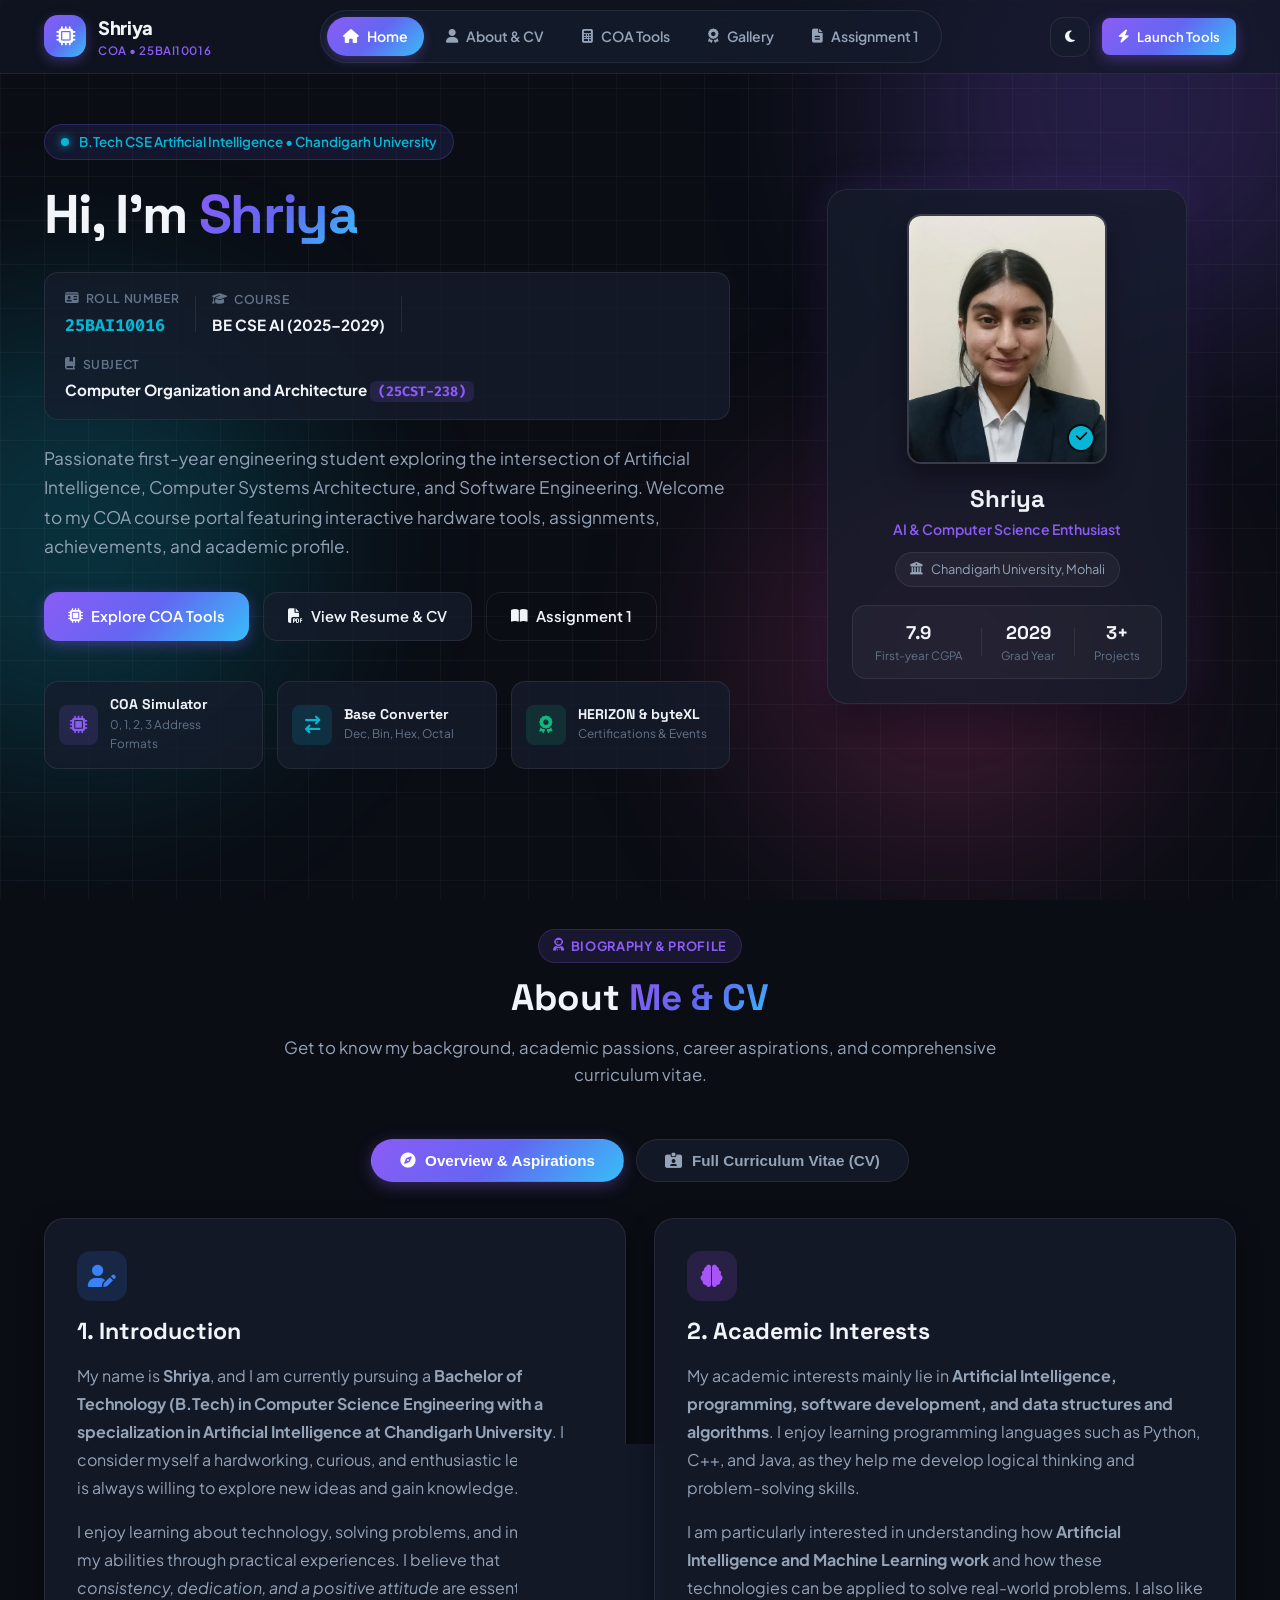
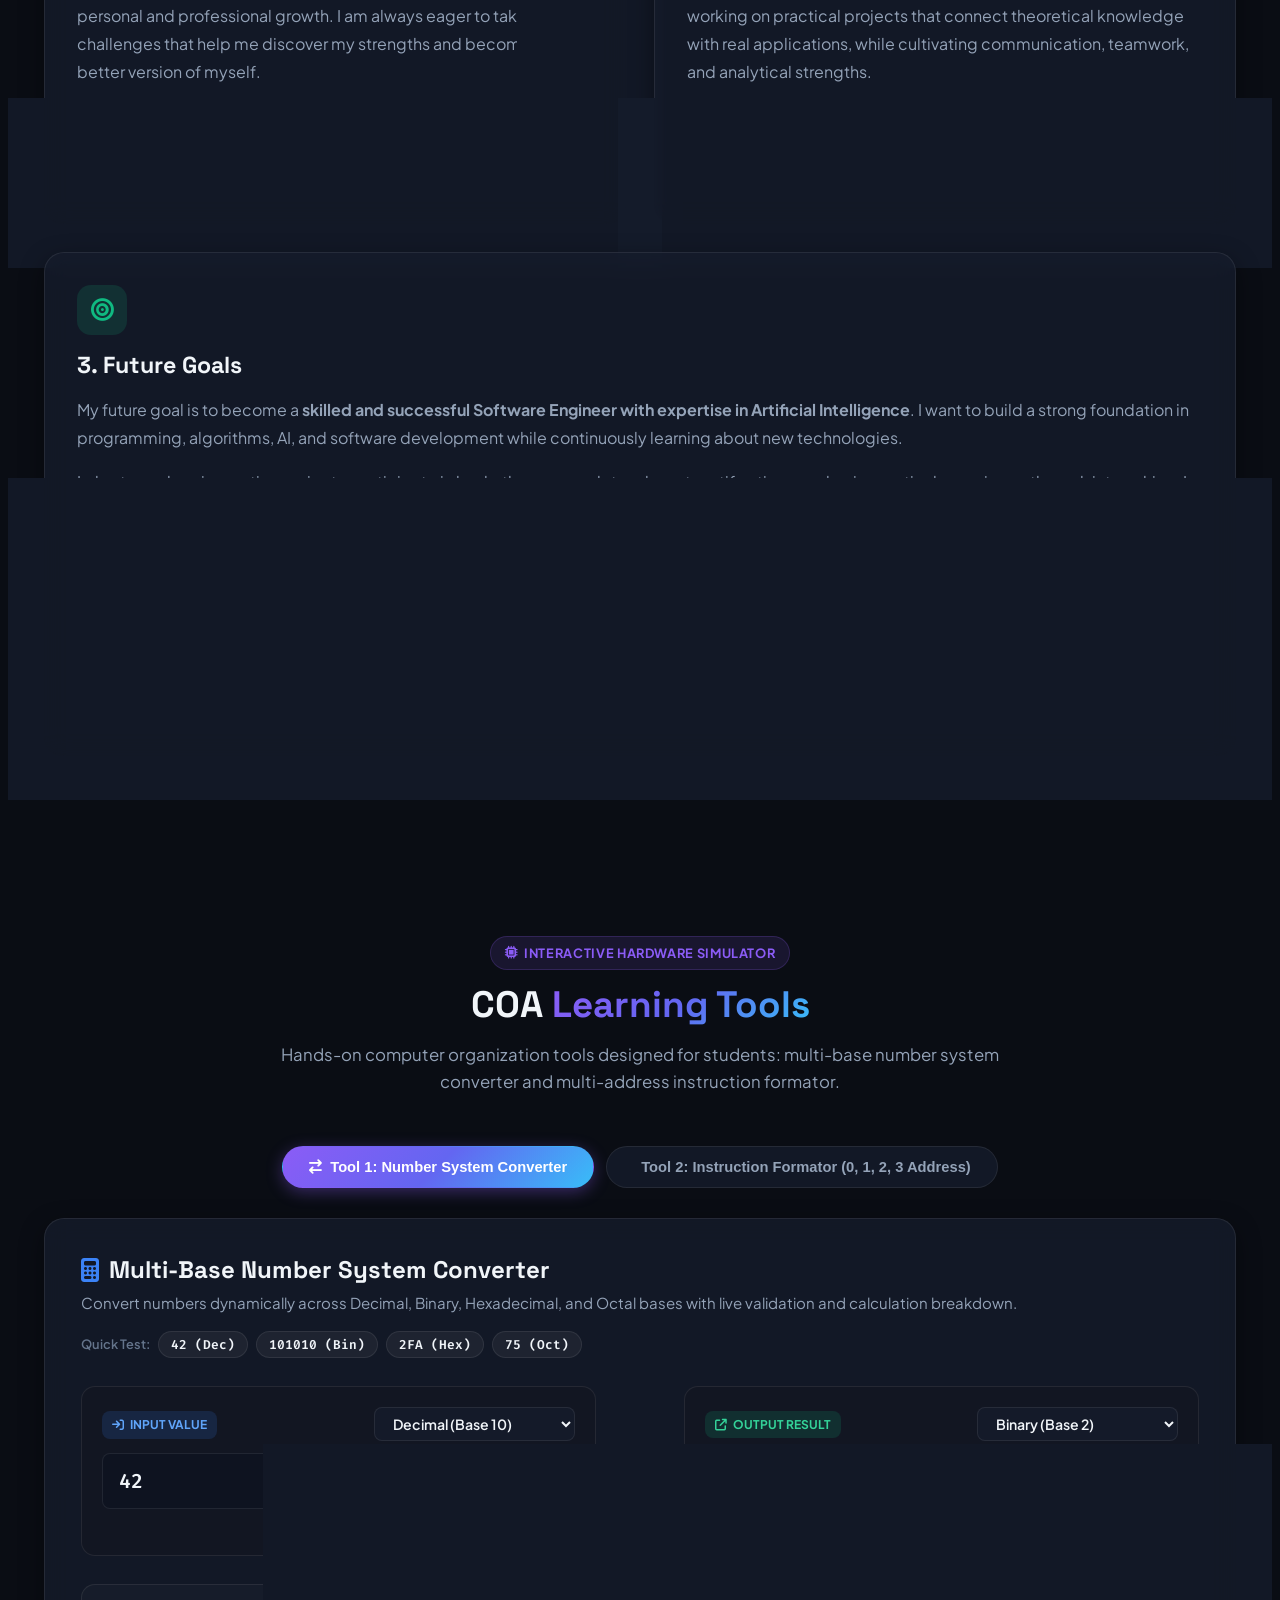
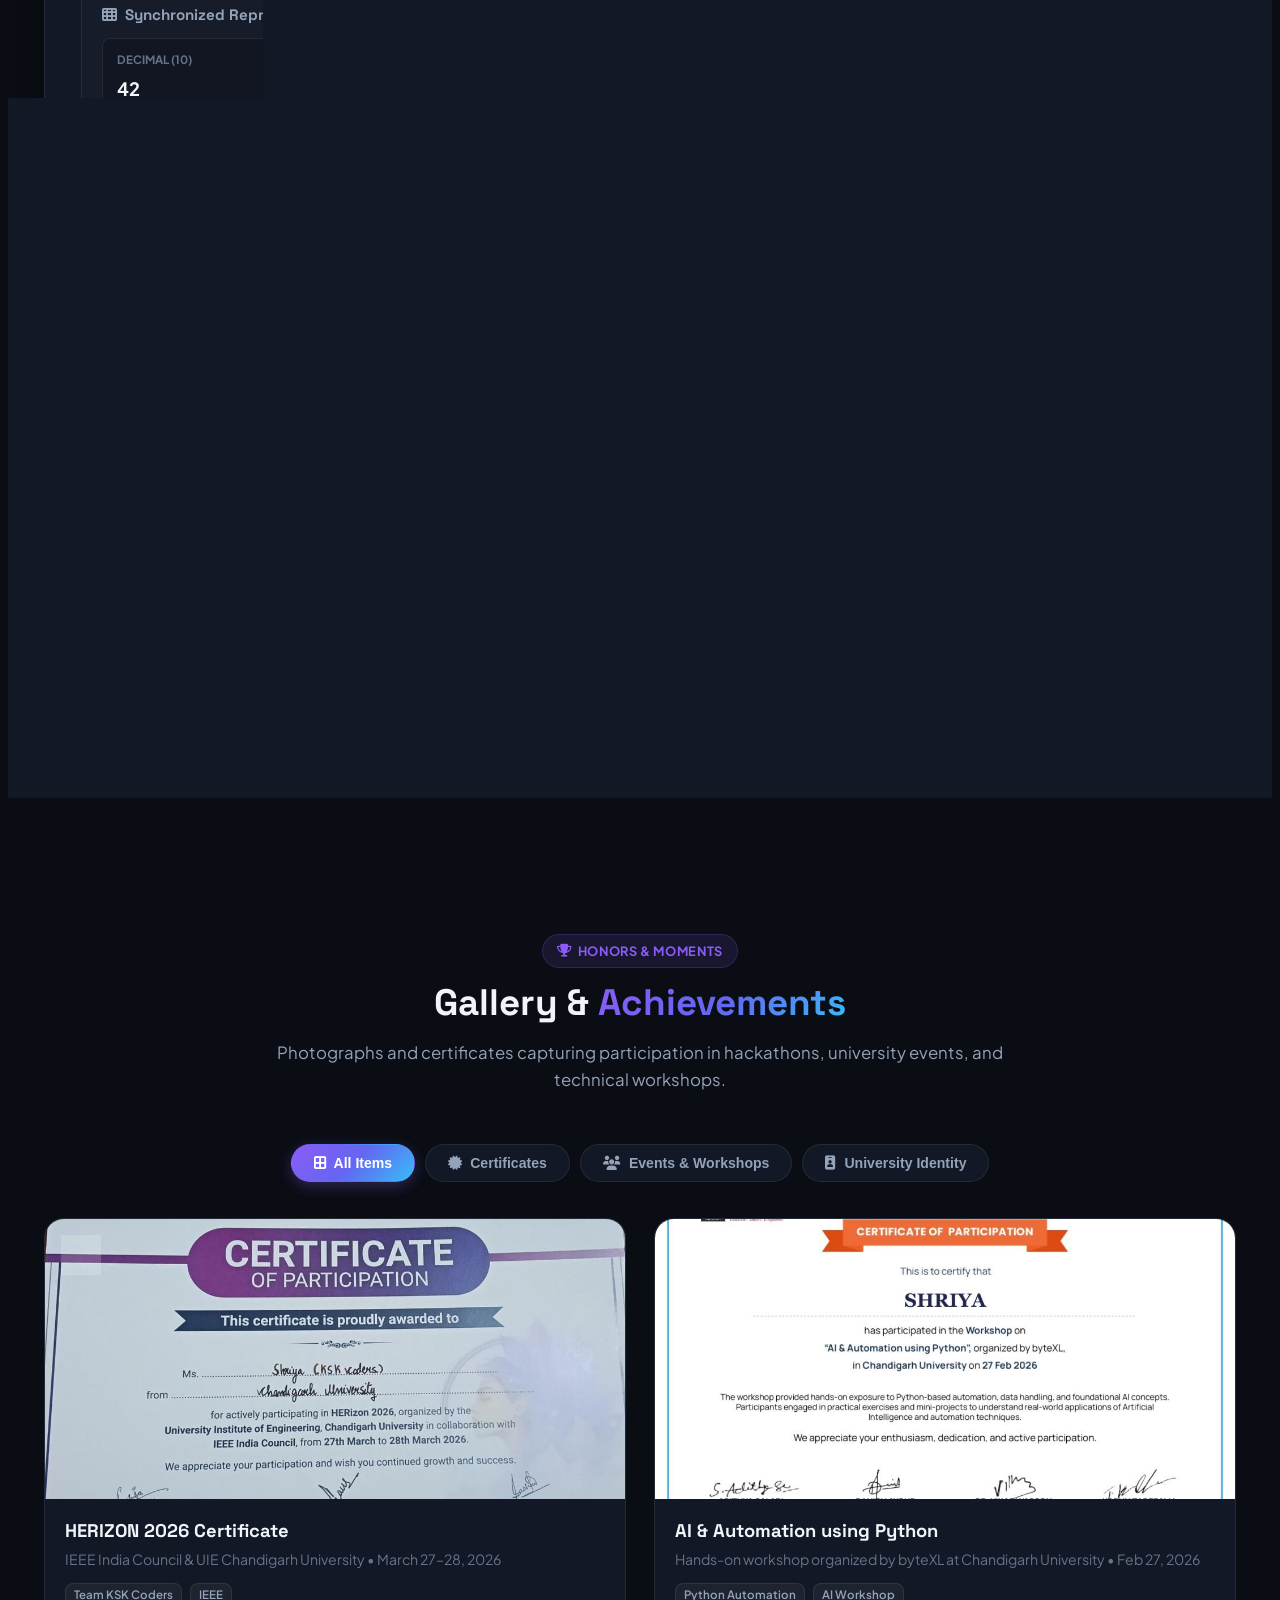
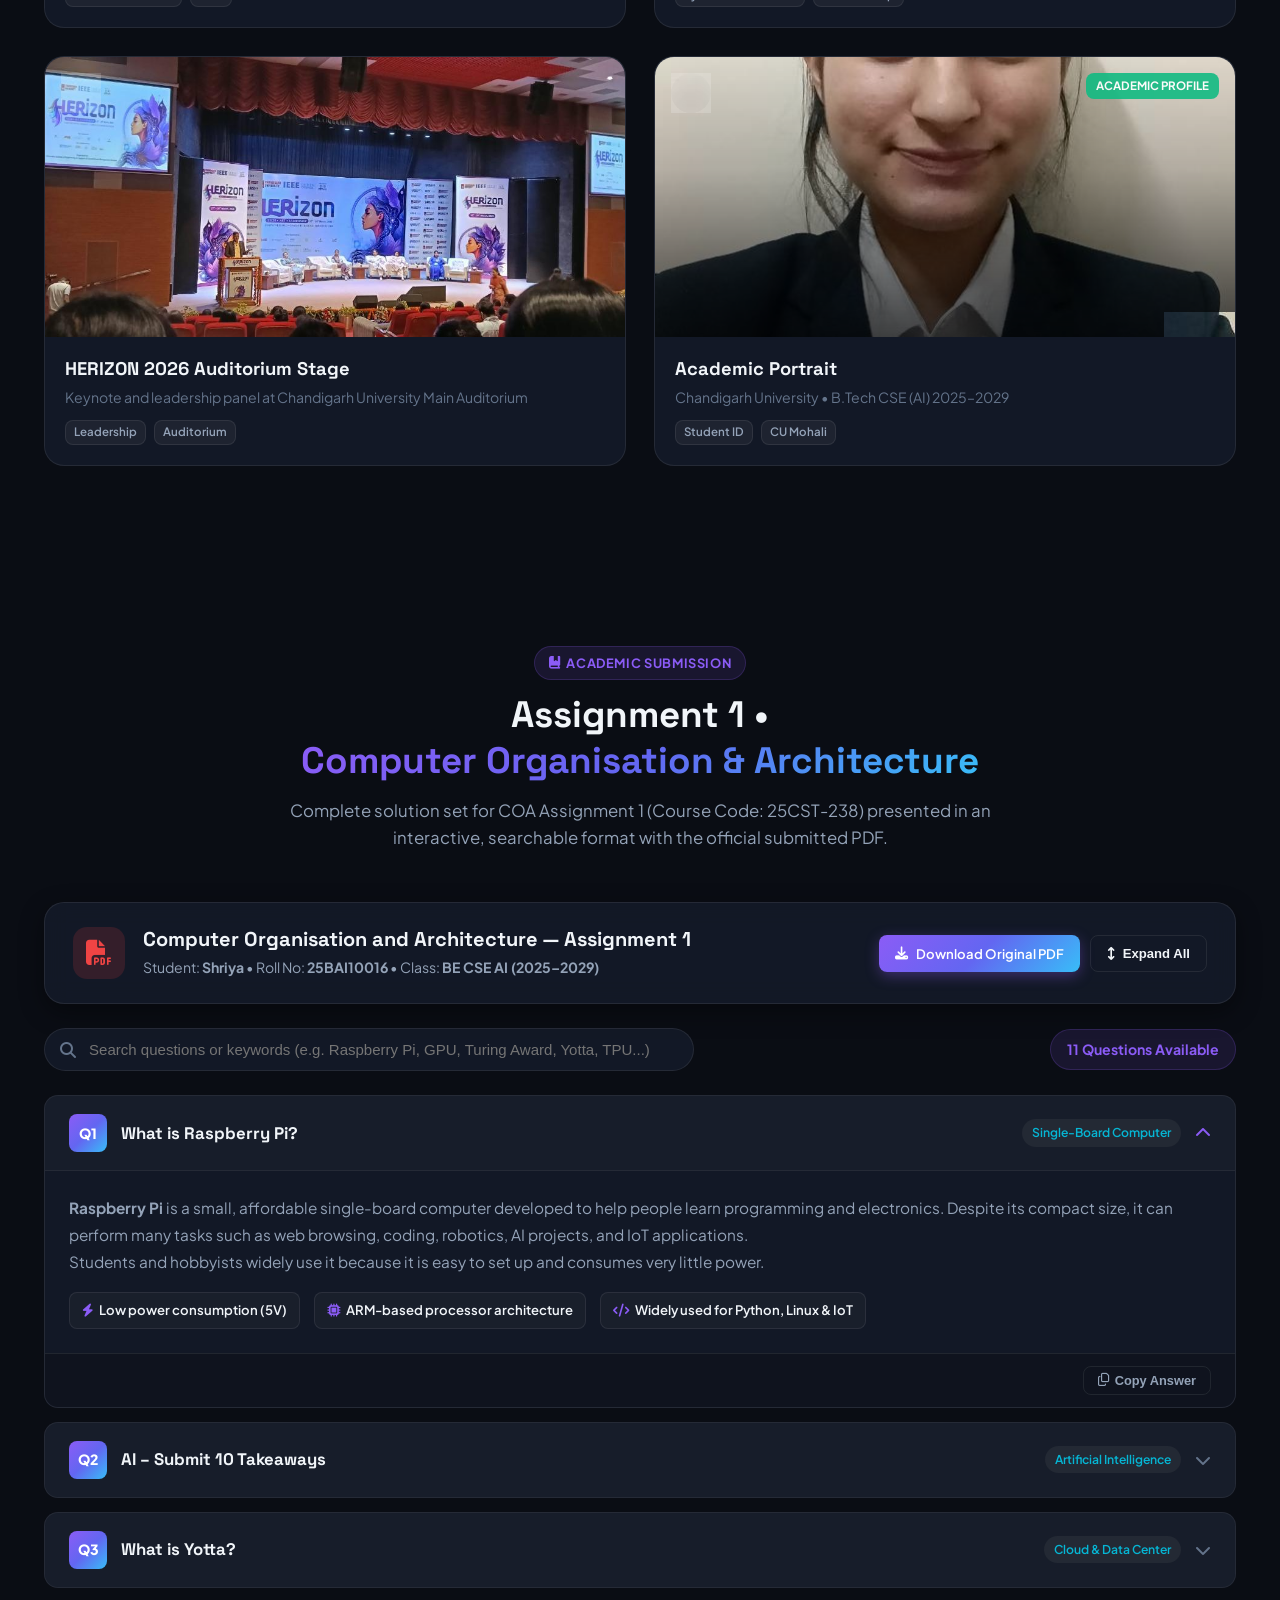
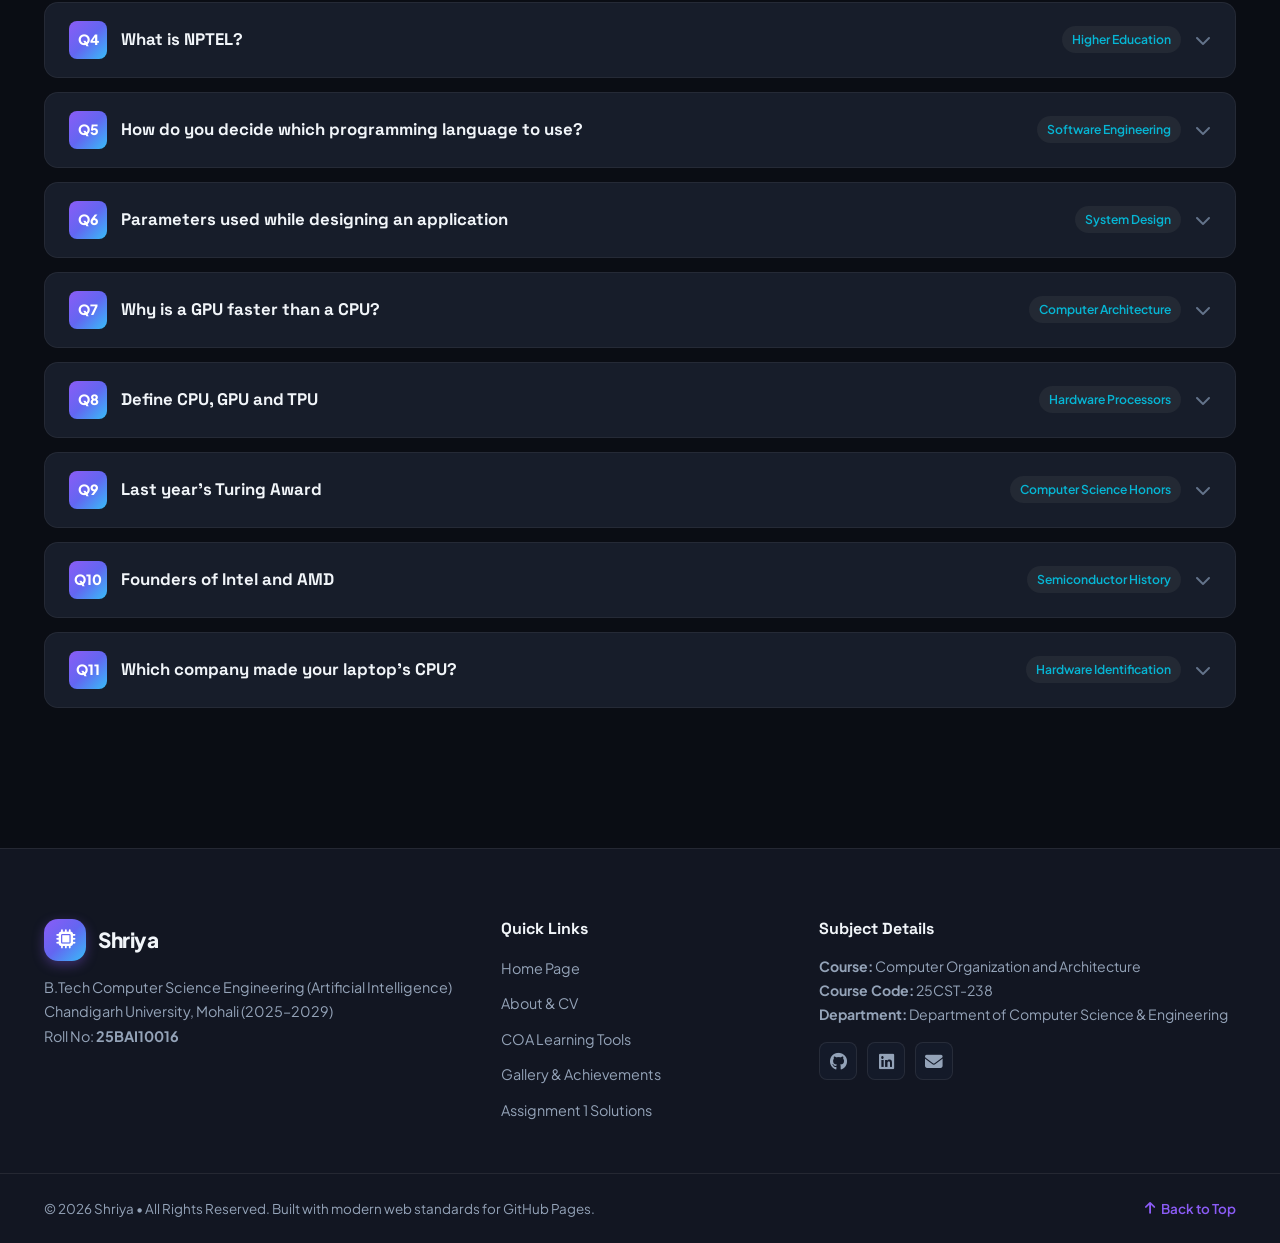
==== index.html @ 4f50a77b "Initial commit: Shriya COA Portfolio & Learning Platform (25CST-238)" ====
<!DOCTYPE html>
<html lang="en" data-theme="dark">
<head>
  <meta charset="UTF-8">
  <meta name="viewport" content="width=device-width, initial-scale=1.0">
  <title>Shriya | Computer Organization & Architecture (25CST-238) Portfolio</title>
  <meta name="description" content="Academic Portfolio & COA Learning Tools for Shriya (Roll No: 25BAI10016), B.Tech CSE (AI), Chandigarh University.">
  
  <!-- Google Fonts -->
  <link rel="preconnect" href="https://fonts.googleapis.com">
  <link rel="preconnect" href="https://fonts.gstatic.com" crossorigin>
  <link href="https://fonts.googleapis.com/css2?family=Fira+Code:wght@400;500;600&family=Plus+Jakarta+Sans:wght@300;400;500;600;700;800&family=Space+Grotesk:wght@500;700&display=swap" rel="stylesheet">
  
  <!-- Font Awesome CDN -->
  <link rel="stylesheet" href="https://cdnjs.cloudflare.com/ajax/libs/font-awesome/6.5.1/css/all.min.css">
  
  <!-- Custom Styles -->
  <link rel="stylesheet" href="styles.css">
</head>
<body>
  <!-- Background Glow & Grid Canvas -->
  <div class="bg-effects">
    <div class="glow-orb orb-1"></div>
    <div class="glow-orb orb-2"></div>
    <div class="glow-orb orb-3"></div>
    <div class="bg-grid"></div>
  </div>

  <!-- Navigation Bar -->
  <header class="navbar" id="navbar">
    <div class="nav-container">
      <a href="#home" class="nav-brand">
        <span class="brand-badge"><i class="fa-solid fa-microchip"></i></span>
        <div class="brand-text">
          <span class="brand-name">Shriya</span>
          <span class="brand-sub">COA • 25BAI10016</span>
        </div>
      </a>

      <!-- Desktop Nav Links -->
      <nav class="nav-menu" id="navMenu">
        <a href="#home" class="nav-link active"><i class="fa-solid fa-house"></i> Home</a>
        <a href="#about" class="nav-link"><i class="fa-solid fa-user"></i> About & CV</a>
        <a href="#coa-tools" class="nav-link"><i class="fa-solid fa-calculator"></i> COA Tools</a>
        <a href="#gallery" class="nav-link"><i class="fa-solid fa-award"></i> Gallery</a>
        <a href="#assignment" class="nav-link"><i class="fa-solid fa-file-lines"></i> Assignment 1</a>
      </nav>

      <div class="nav-actions">
        <!-- Theme Toggle -->
        <button id="themeToggle" class="btn-icon" title="Toggle Theme" aria-label="Toggle Dark/Light Mode">
          <i class="fa-solid fa-moon theme-icon"></i>
        </button>

        <!-- GitHub / Direct Action Button -->
        <a href="#coa-tools" class="btn btn-sm btn-primary">
          <i class="fa-solid fa-bolt"></i> Launch Tools
        </a>

        <!-- Mobile Menu Toggle -->
        <button id="mobileMenuBtn" class="btn-icon mobile-only" aria-label="Toggle Menu">
          <i class="fa-solid fa-bars"></i>
        </button>
      </div>
    </div>
  </header>

  <main>
    <!-- ========================================== -->
    <!-- SECTION 1: HOME PAGE / HERO SECTION -->
    <!-- ========================================== -->
    <section id="home" class="section hero-section">
      <div class="container hero-grid">
        <div class="hero-content">
          <div class="hero-badge animate-fade-in">
            <span class="pulse-dot"></span>
            <span>B.Tech CSE Artificial Intelligence • Chandigarh University</span>
          </div>

          <h1 class="hero-title animate-fade-in">
            Hi, I'm <span class="gradient-text">Shriya</span>
          </h1>

          <div class="student-details-card animate-fade-in">
            <div class="detail-item">
              <span class="detail-label"><i class="fa-solid fa-id-card"></i> Roll Number</span>
              <span class="detail-value highlight-code">25BAI10016</span>
            </div>
            <div class="detail-divider"></div>
            <div class="detail-item">
              <span class="detail-label"><i class="fa-solid fa-graduation-cap"></i> Course</span>
              <span class="detail-value">BE CSE AI (2025–2029)</span>
            </div>
            <div class="detail-divider"></div>
            <div class="detail-item">
              <span class="detail-label"><i class="fa-solid fa-book-bookmark"></i> Subject</span>
              <span class="detail-value subject-tag">Computer Organization and Architecture <span class="code-pill">(25CST-238)</span></span>
            </div>
          </div>

          <p class="hero-bio">
            Passionate first-year engineering student exploring the intersection of Artificial Intelligence, Computer Systems Architecture, and Software Engineering. Welcome to my COA course portal featuring interactive hardware tools, assignments, achievements, and academic profile.
          </p>

          <div class="hero-buttons">
            <a href="#coa-tools" class="btn btn-primary">
              <i class="fa-solid fa-microchip"></i> Explore COA Tools
            </a>
            <a href="#about" class="btn btn-secondary">
              <i class="fa-solid fa-file-pdf"></i> View Resume & CV
            </a>
            <a href="#assignment" class="btn btn-outline">
              <i class="fa-solid fa-book-open"></i> Assignment 1
            </a>
          </div>

          <!-- Quick Highlight Cards -->
          <div class="hero-stats">
            <div class="stat-card">
              <div class="stat-icon purple"><i class="fa-solid fa-microchip"></i></div>
              <div class="stat-info">
                <h4>COA Simulator</h4>
                <p>0, 1, 2, 3 Address Formats</p>
              </div>
            </div>
            <div class="stat-card">
              <div class="stat-icon blue"><i class="fa-solid fa-arrow-right-arrow-left"></i></div>
              <div class="stat-info">
                <h4>Base Converter</h4>
                <p>Dec, Bin, Hex, Octal</p>
              </div>
            </div>
            <div class="stat-card">
              <div class="stat-icon green"><i class="fa-solid fa-award"></i></div>
              <div class="stat-info">
                <h4>HERIZON & byteXL</h4>
                <p>Certifications & Events</p>
              </div>
            </div>
          </div>
        </div>

        <div class="hero-visual">
          <div class="profile-card-wrapper animate-float">
            <div class="profile-glass-card">
              <div class="profile-image-container">
                <img src="assets/profile.jpg" alt="Shriya - Chandigarh University" class="profile-img">
                <div class="verified-badge" title="Chandigarh University Student">
                  <i class="fa-solid fa-check"></i>
                </div>
              </div>
              <div class="profile-info-text">
                <h3>Shriya</h3>
                <p class="profile-tagline">AI & Computer Science Enthusiast</p>
                <div class="university-pill">
                  <i class="fa-solid fa-building-columns"></i> Chandigarh University, Mohali
                </div>
                <div class="profile-metrics">
                  <div class="metric">
                    <span class="metric-val">7.9</span>
                    <span class="metric-lbl">First-year CGPA</span>
                  </div>
                  <div class="metric-divider"></div>
                  <div class="metric">
                    <span class="metric-val">2029</span>
                    <span class="metric-lbl">Grad Year</span>
                  </div>
                  <div class="metric-divider"></div>
                  <div class="metric">
                    <span class="metric-val">3+</span>
                    <span class="metric-lbl">Projects</span>
                  </div>
                </div>
              </div>
            </div>
          </div>
        </div>
      </div>
    </section>

    <!-- ========================================== -->
    <!-- SECTION 2: ABOUT ME & CV -->
    <!-- ========================================== -->
    <section id="about" class="section about-section">
      <div class="container">
        <div class="section-header">
          <span class="section-tag"><i class="fa-solid fa-user-astronaut"></i> Biography & Profile</span>
          <h2 class="section-title">About <span class="gradient-text">Me & CV</span></h2>
          <p class="section-subtitle">Get to know my background, academic passions, career aspirations, and comprehensive curriculum vitae.</p>
        </div>

        <!-- Section Navigation Tabs -->
        <div class="tab-controls">
          <button class="tab-btn active" data-tab="tab-overview">
            <i class="fa-solid fa-compass"></i> Overview & Aspirations
          </button>
          <button class="tab-btn" data-tab="tab-cv">
            <i class="fa-solid fa-id-card-clip"></i> Full Curriculum Vitae (CV)
          </button>
        </div>

        <!-- TAB 1: OVERVIEW (Intro, Academic Interests, Future Goals) -->
        <div class="tab-panel active" id="tab-overview">
          <div class="about-grid">
            <!-- 1. Introduction Card -->
            <div class="card intro-card card-gradient-border">
              <div class="card-icon blue"><i class="fa-solid fa-user-pen"></i></div>
              <h3 class="card-title">1. Introduction</h3>
              <p class="card-text">
                My name is <strong>Shriya</strong>, and I am currently pursuing a <strong>Bachelor of Technology (B.Tech) in Computer Science Engineering with a specialization in Artificial Intelligence at Chandigarh University</strong>. I consider myself a hardworking, curious, and enthusiastic learner who is always willing to explore new ideas and gain knowledge.
              </p>
              <p class="card-text">
                I enjoy learning about technology, solving problems, and improving my abilities through practical experiences. I believe that <em>consistency, dedication, and a positive attitude</em> are essential for personal and professional growth. I am always eager to take on new challenges that help me discover my strengths and become a better version of myself.
              </p>
              <div class="core-traits">
                <span class="trait-tag"><i class="fa-solid fa-lightbulb"></i> Curious Learner</span>
                <span class="trait-tag"><i class="fa-solid fa-gear"></i> Problem Solver</span>
                <span class="trait-tag"><i class="fa-solid fa-heart"></i> Consistent & Dedicated</span>
              </div>
            </div>

            <!-- 2. Academic Interests Card -->
            <div class="card interest-card card-gradient-border">
              <div class="card-icon purple"><i class="fa-solid fa-brain"></i></div>
              <h3 class="card-title">2. Academic Interests</h3>
              <p class="card-text">
                My academic interests mainly lie in <strong>Artificial Intelligence, programming, software development, and data structures and algorithms</strong>. I enjoy learning programming languages such as Python, C++, and Java, as they help me develop logical thinking and problem-solving skills.
              </p>
              <p class="card-text">
                I am particularly interested in understanding how <strong>Artificial Intelligence and Machine Learning work</strong> and how these technologies can be applied to solve real-world problems. I also like working on practical projects that connect theoretical knowledge with real applications, while cultivating communication, teamwork, and analytical strengths.
              </p>
              <div class="tech-pills">
                <span class="pill"><i class="fa-brands fa-python"></i> Python</span>
                <span class="pill"><i class="fa-solid fa-code"></i> C++</span>
                <span class="pill"><i class="fa-brands fa-java"></i> Java</span>
                <span class="pill"><i class="fa-solid fa-network-wired"></i> DSA</span>
                <span class="pill"><i class="fa-solid fa-robot"></i> AI & ML</span>
                <span class="pill"><i class="fa-solid fa-microchip"></i> Computer Architecture</span>
              </div>
            </div>

            <!-- 3. Future Goals Card -->
            <div class="card goals-card card-gradient-border full-width">
              <div class="card-icon green"><i class="fa-solid fa-bullseye"></i></div>
              <h3 class="card-title">3. Future Goals</h3>
              <p class="card-text">
                My future goal is to become a <strong>skilled and successful Software Engineer with expertise in Artificial Intelligence</strong>. I want to build a strong foundation in programming, algorithms, AI, and software development while continuously learning about new technologies.
              </p>
              <p class="card-text">
                I plan to work on innovative projects, participate in hackathons, complete relevant certifications, and gain practical experience through internships. In the long term, I aspire to work with a reputed technology company, contribute to meaningful projects, and develop AI-powered solutions that address real-world challenges. Ultimately, I want to become an independent, confident, and responsible professional who makes a positive contribution to society.
              </p>
              <div class="goal-milestones">
                <div class="milestone">
                  <span class="milestone-num">01</span>
                  <h5>Foundational Mastery</h5>
                  <p>DSA, Architecture, Advanced AI & ML principles</p>
                </div>
                <div class="milestone">
                  <span class="milestone-num">02</span>
                  <h5>Hands-on Building</h5>
                  <p>Hackathons, open-source projects & industry certifications</p>
                </div>
                <div class="milestone">
                  <span class="milestone-num">03</span>
                  <h5>Industry Impact</h5>
                  <p>AI Software Engineer designing scalable real-world solutions</p>
                </div>
              </div>
            </div>
          </div>
        </div>

        <!-- TAB 2: FULL CURRICULUM VITAE (CV) -->
        <div class="tab-panel" id="tab-cv">
          <div class="cv-container card-gradient-border">
            <div class="cv-header">
              <div class="cv-title-area">
                <span class="cv-badge">Curriculum Vitae</span>
                <h3 class="cv-name">Shriya</h3>
                <p class="cv-subtitle">B.Tech CSE (Artificial Intelligence) Student</p>
                <p class="cv-location"><i class="fa-solid fa-location-dot"></i> Chandigarh University, Mohali • Graduation: 2029</p>
              </div>
              <div class="cv-actions">
                <button class="btn btn-outline btn-sm" onclick="window.print()">
                  <i class="fa-solid fa-print"></i> Print CV
                </button>
              </div>
            </div>

            <div class="cv-body-grid">
              <!-- Left Column: Objective, Education, Skills, Personal Details -->
              <div class="cv-col-left">
                <!-- Career Objective -->
                <div class="cv-section">
                  <h4 class="cv-heading"><i class="fa-solid fa-compass"></i> Career Objective</h4>
                  <p class="cv-text">
                    A motivated Computer Science Engineering student specializing in Artificial Intelligence, eager to apply programming, analytical thinking, and problem-solving skills to practical challenges. Interested in AI, software development, and emerging technologies, with a strong desire to learn, build innovative projects, and grow into a skilled Software Engineer.
                  </p>
                </div>

                <!-- Education -->
                <div class="cv-section">
                  <h4 class="cv-heading"><i class="fa-solid fa-graduation-cap"></i> Education</h4>
                  <div class="timeline">
                    <div class="timeline-item">
                      <div class="timeline-bullet"></div>
                      <div class="timeline-header">
                        <h5>Chandigarh University, Mohali</h5>
                        <span class="timeline-badge">2025–2029</span>
                      </div>
                      <p class="timeline-sub">B.Tech in Computer Science Engineering — Artificial Intelligence</p>
                      <p class="timeline-meta"><strong>First-year CGPA: 7.9</strong></p>
                    </div>

                    <div class="timeline-item">
                      <div class="timeline-bullet"></div>
                      <div class="timeline-header">
                        <h5>D.A.V. Centenary Public School, Una</h5>
                        <span class="timeline-badge">2024–2025</span>
                      </div>
                      <p class="timeline-sub">Class XII (CBSE) — PCM</p>
                      <p class="timeline-meta"><strong>Score: 78%</strong></p>
                    </div>

                    <div class="timeline-item">
                      <div class="timeline-bullet"></div>
                      <div class="timeline-header">
                        <h5>D.A.V. Centenary Public School, Una</h5>
                        <span class="timeline-badge">2022–2023</span>
                      </div>
                      <p class="timeline-sub">Class X (CBSE)</p>
                      <p class="timeline-meta"><strong>Score: 83%</strong></p>
                    </div>
                  </div>
                </div>

                <!-- Personal Details -->
                <div class="cv-section">
                  <h4 class="cv-heading"><i class="fa-solid fa-id-badge"></i> Personal Details</h4>
                  <div class="cv-details-table">
                    <div class="cv-detail-row">
                      <span>Name:</span>
                      <strong>Shriya</strong>
                    </div>
                    <div class="cv-detail-row">
                      <span>Roll Number:</span>
                      <strong>25BAI10016</strong>
                    </div>
                    <div class="cv-detail-row">
                      <span>University:</span>
                      <strong>Chandigarh University, Mohali</strong>
                    </div>
                    <div class="cv-detail-row">
                      <span>Course:</span>
                      <strong>B.Tech CSE (AI)</strong>
                    </div>
                    <div class="cv-detail-row">
                      <span>Graduation Year:</span>
                      <strong>2029</strong>
                    </div>
                  </div>
                </div>
              </div>

              <!-- Right Column: Skills, Projects, Certifications, Achievements -->
              <div class="cv-col-right">
                <!-- Technical Skills -->
                <div class="cv-section">
                  <h4 class="cv-heading"><i class="fa-solid fa-code"></i> Technical Skills</h4>
                  <div class="skill-category">
                    <h6>Programming Languages</h6>
                    <div class="pill-wrap">
                      <span class="pill pill-tech">Python</span>
                      <span class="pill pill-tech">C++</span>
                      <span class="pill pill-tech">Java</span>
                    </div>
                  </div>
                  <div class="skill-category">
                    <h6>Core Concepts</h6>
                    <div class="pill-wrap">
                      <span class="pill pill-concept">Data Structures & Algorithms</span>
                      <span class="pill pill-concept">OOP</span>
                      <span class="pill pill-concept">DBMS</span>
                      <span class="pill pill-concept">Computer Architecture</span>
                    </div>
                  </div>
                  <div class="skill-category">
                    <h6>AI & Data</h6>
                    <div class="pill-wrap">
                      <span class="pill pill-ai">Fundamentals of AI</span>
                      <span class="pill pill-ai">Data Analysis</span>
                      <span class="pill pill-ai">Prompt Engineering</span>
                    </div>
                  </div>
                  <div class="skill-category">
                    <h6>Tools & Technologies</h6>
                    <div class="pill-wrap">
                      <span class="pill pill-tool">SQL</span>
                      <span class="pill pill-tool">MariaDB</span>
                      <span class="pill pill-tool">GitHub</span>
                      <span class="pill pill-tool">AutoCAD</span>
                    </div>
                  </div>
                  <div class="skill-category">
                    <h6>Soft Skills</h6>
                    <div class="pill-wrap">
                      <span class="pill pill-soft">Problem-solving</span>
                      <span class="pill pill-soft">Teamwork</span>
                      <span class="pill pill-soft">Creativity</span>
                      <span class="pill pill-soft">Adaptability</span>
                      <span class="pill pill-soft">Continuous Learning</span>
                    </div>
                  </div>
                </div>

                <!-- Projects -->
                <div class="cv-section">
                  <h4 class="cv-heading"><i class="fa-solid fa-diagram-project"></i> Key Projects</h4>
                  <div class="project-cv-list">
                    <div class="project-cv-card">
                      <div class="project-cv-header">
                        <h5>1. Curriculum Gap Analyzer</h5>
                        <span class="project-tag">Hackathon Project</span>
                      </div>
                      <p>Explores gaps between university curricula and contemporary industry skills.</p>
                      <p class="role-desc"><strong>Contribution:</strong> Frontend development and AI integration.</p>
                      <p class="tech-stack"><strong>Tech:</strong> React, HTML, CSS, JavaScript, Python, AI libraries</p>
                    </div>

                    <div class="project-cv-card">
                      <div class="project-cv-header">
                        <h5>2. CyberBasics — Cybersecurity Learning Web</h5>
                        <span class="project-tag">Web Portal</span>
                      </div>
                      <p>Educational platform focused on fundamental cybersecurity awareness, interactive password security tests, and quizzes.</p>
                      <p class="tech-stack"><strong>Tech:</strong> HTML, CSS, JavaScript</p>
                    </div>

                    <div class="project-cv-card">
                      <div class="project-cv-header">
                        <h5>3. AI Second Brain / NoteMind</h5>
                        <span class="project-tag">AI Application</span>
                      </div>
                      <p>An intelligent workspace concept for organizing study notes featuring note summaries, automatic keyword extraction, and quiz generation.</p>
                      <p class="tech-stack"><strong>Tech:</strong> Python, Streamlit, LangChain, FAISS</p>
                    </div>
                  </div>
                </div>

                <!-- Certifications & Achievements -->
                <div class="cv-section">
                  <h4 class="cv-heading"><i class="fa-solid fa-award"></i> Certifications & Activities</h4>
                  <ul class="cert-list">
                    <li>
                      <i class="fa-solid fa-certificate text-purple"></i>
                      <div>
                        <strong>Introduction to Generative AI</strong>
                        <span>LinkedIn Learning</span>
                      </div>
                    </li>
                    <li>
                      <i class="fa-solid fa-certificate text-blue"></i>
                      <div>
                        <strong>Microsoft Azure AI Fundamentals (AI-900)</strong>
                        <span>Microsoft Certified</span>
                      </div>
                    </li>
                    <li>
                      <i class="fa-solid fa-trophy text-amber"></i>
                      <div>
                        <strong>HERIZON 2026 Participation (IEEE India Council & UIE CU)</strong>
                        <span>March 2026 • Team KSK Coders</span>
                      </div>
                    </li>
                    <li>
                      <i class="fa-solid fa-laptop-code text-green"></i>
                      <div>
                        <strong>AI & Automation using Python Workshop</strong>
                        <span>byteXL & Chandigarh University • Feb 2026</span>
                      </div>
                    </li>
                  </ul>
                </div>
              </div>
            </div>
          </div>
        </div>
      </div>
    </section>

    <!-- ========================================== -->
    <!-- SECTION 3: COA LEARNING TOOLS -->
    <!-- ========================================== -->
    <section id="coa-tools" class="section coa-tools-section">
      <div class="container">
        <div class="section-header">
          <span class="section-tag"><i class="fa-solid fa-microchip"></i> Interactive Hardware Simulator</span>
          <h2 class="section-title">COA <span class="gradient-text">Learning Tools</span></h2>
          <p class="section-subtitle">Hands-on computer organization tools designed for students: multi-base number system converter and multi-address instruction formator.</p>
        </div>

        <!-- Tool Sub-Navigation Switcher -->
        <div class="tool-switch-bar">
          <button class="tool-switch-btn active" id="btnToolConverter" data-target="toolConverter">
            <i class="fa-solid fa-arrow-right-arrow-left"></i> Tool 1: Number System Converter
          </button>
          <button class="tool-switch-btn" id="btnToolInstruction" data-target="toolInstruction">
            <i class="fa-solid fa-binary"></i> Tool 2: Instruction Formator (0, 1, 2, 3 Address)
          </button>
        </div>

        <!-- SUB-SECTION 3.1: NUMBER SYSTEM CONVERTER -->
        <div class="tool-view active" id="toolConverter">
          <div class="tool-card card-gradient-border">
            <div class="tool-card-header">
              <div>
                <h3><i class="fa-solid fa-calculator text-blue"></i> Multi-Base Number System Converter</h3>
                <p>Convert numbers dynamically across Decimal, Binary, Hexadecimal, and Octal bases with live validation and calculation breakdown.</p>
              </div>
              <div class="preset-buttons">
                <span class="preset-label">Quick Test:</span>
                <button class="btn-chip" onclick="setConverterSample('42', '10', '2')">42 (Dec)</button>
                <button class="btn-chip" onclick="setConverterSample('101010', '2', '16')">101010 (Bin)</button>
                <button class="btn-chip" onclick="setConverterSample('2FA', '16', '10')">2FA (Hex)</button>
                <button class="btn-chip" onclick="setConverterSample('75', '8', '2')">75 (Oct)</button>
              </div>
            </div>

            <!-- Converter Main Grid -->
            <div class="converter-grid">
              <!-- Input Box -->
              <div class="converter-box input-box">
                <div class="box-header">
                  <label for="converterInput">
                    <span class="box-badge in-badge"><i class="fa-solid fa-arrow-right-to-bracket"></i> Input Value</span>
                  </label>
                  <div class="base-select-wrapper">
                    <label for="inputBase" class="sr-only">Input Base</label>
                    <select id="inputBase" class="base-select">
                      <option value="10" selected>Decimal (Base 10)</option>
                      <option value="2">Binary (Base 2)</option>
                      <option value="16">Hexadecimal (Base 16)</option>
                      <option value="8">Octal (Base 8)</option>
                    </select>
                  </div>
                </div>

                <div class="input-field-wrapper">
                  <input type="text" id="converterInput" class="converter-input" placeholder="e.g. 42" value="42" autocomplete="off" spellcheck="false">
                  <button id="clearInputBtn" class="clear-btn" title="Clear input"><i class="fa-solid fa-xmark"></i></button>
                </div>
                <div id="inputValidationMsg" class="validation-msg"></div>
              </div>

              <!-- Swap Button -->
              <div class="swap-divider">
                <button id="swapBaseBtn" class="btn-swap" title="Swap Input and Output Bases">
                  <i class="fa-solid fa-right-left"></i>
                </button>
              </div>

              <!-- Output Box -->
              <div class="converter-box output-box">
                <div class="box-header">
                  <label for="converterOutput">
                    <span class="box-badge out-badge"><i class="fa-solid fa-arrow-up-right-from-square"></i> Output Result</span>
                  </label>
                  <div class="base-select-wrapper">
                    <label for="outputBase" class="sr-only">Output Base</label>
                    <select id="outputBase" class="base-select">
                      <option value="2" selected>Binary (Base 2)</option>
                      <option value="10">Decimal (Base 10)</option>
                      <option value="16">Hexadecimal (Base 16)</option>
                      <option value="8">Octal (Base 8)</option>
                    </select>
                  </div>
                </div>

                <div class="output-field-wrapper">
                  <input type="text" id="converterOutput" class="converter-input output-text" readonly placeholder="Output appears here..." value="101010">
                  <button id="copyOutputBtn" class="copy-btn" title="Copy output"><i class="fa-regular fa-copy"></i></button>
                </div>
                <div class="output-meta" id="outputMeta">Length: 6 bits • Base: 2</div>
              </div>
            </div>

            <!-- All Bases At A Glance Matrix -->
            <div class="all-bases-matrix">
              <h4 class="matrix-title"><i class="fa-solid fa-table-cells"></i> Synchronized Representation in All 4 Bases:</h4>
              <div class="bases-grid">
                <div class="base-cell" onclick="setBaseFromCell('10')">
                  <span class="base-tag">DECIMAL (10)</span>
                  <span class="base-num" id="allDec">42</span>
                  <button class="cell-copy" onclick="copyText(document.getElementById('allDec').innerText, event)" title="Copy"><i class="fa-regular fa-copy"></i></button>
                </div>
                <div class="base-cell" onclick="setBaseFromCell('2')">
                  <span class="base-tag">BINARY (2)</span>
                  <span class="base-num font-mono" id="allBin">0010 1010</span>
                  <button class="cell-copy" onclick="copyText(document.getElementById('allBin').innerText, event)" title="Copy"><i class="fa-regular fa-copy"></i></button>
                </div>
                <div class="base-cell" onclick="setBaseFromCell('16')">
                  <span class="base-tag">HEXADECIMAL (16)</span>
                  <span class="base-num font-mono" id="allHex">0x2A</span>
                  <button class="cell-copy" onclick="copyText(document.getElementById('allHex').innerText, event)" title="Copy"><i class="fa-regular fa-copy"></i></button>
                </div>
                <div class="base-cell" onclick="setBaseFromCell('8')">
                  <span class="base-tag">OCTAL (8)</span>
                  <span class="base-num font-mono" id="allOct">052</span>
                  <button class="cell-copy" onclick="copyText(document.getElementById('allOct').innerText, event)" title="Copy"><i class="fa-regular fa-copy"></i></button>
                </div>
              </div>
            </div>

            <!-- Step by Step Mathematical Explanation -->
            <div class="explanation-box">
              <div class="explanation-header" onclick="toggleExplanation()">
                <div class="exp-title">
                  <i class="fa-solid fa-wand-magic-sparkles text-purple"></i>
                  <span>Step-by-Step Conversion Explanation</span>
                </div>
                <i class="fa-solid fa-chevron-down exp-chevron" id="expChevron"></i>
              </div>
              <div class="explanation-content" id="explanationContent">
                <div id="stepBreakdownText" class="step-breakdown-text">
                  <!-- Generated dynamically in JS -->
                </div>
              </div>
            </div>
          </div>
        </div>

        <!-- SUB-SECTION 3.2: INSTRUCTION FORMATOR -->
        <div class="tool-view" id="toolInstruction">
          <div class="tool-card card-gradient-border">
            <div class="tool-card-header">
              <div>
                <h3><i class="fa-solid fa-code-branch text-purple"></i> Multi-Address Instruction Formator</h3>
                <p>Format any arithmetic expression into <strong>Zero (0), One (1), Two (2), and Three (3) Address Instructions</strong> based on fundamental COA architecture principles.</p>
              </div>
              <div class="preset-buttons">
                <span class="preset-label">Standard COA Expressions:</span>
                <button class="btn-chip" onclick="setInstructionExpr('X = (A + B) * (C - D)')">X = (A+B)*(C-D)</button>
                <button class="btn-chip" onclick="setInstructionExpr('X = A + B * C')">X = A + B * C</button>
                <button class="btn-chip" onclick="setInstructionExpr('X = (A - B) / (C + D)')">X = (A-B)/(C+D)</button>
                <button class="btn-chip" onclick="setInstructionExpr('X = A * B + C * D')">X = A*B + C*D</button>
              </div>
            </div>

            <!-- Instruction Input Bar -->
            <div class="expr-input-bar">
              <div class="expr-input-wrap">
                <span class="expr-icon"><i class="fa-solid fa-terminal"></i></span>
                <input type="text" id="exprInput" class="expr-input" placeholder="Type expression e.g. X = (A + B) * (C - D)" value="X = (A + B) * (C - D)" spellcheck="false">
              </div>
              <button id="formatExprBtn" class="btn btn-primary">
                <i class="fa-solid fa-play"></i> Generate Formats
              </button>
            </div>
            <div id="exprValidationMsg" class="expr-val-msg"></div>

            <!-- Bit Field Architecture Visualizer -->
            <div class="bit-formats-section">
              <h4 class="format-section-title">
                <i class="fa-solid fa-layer-group"></i> COA Word & Instruction Formats (Field Bit Breakdown)
              </h4>
              <div class="format-cards-grid">
                <!-- 3-Address Format Diagram -->
                <div class="fmt-card">
                  <div class="fmt-badge badge-3">3-Address Format</div>
                  <div class="fmt-diag">
                    <div class="diag-field opcode" style="flex: 1.5;">Opcode</div>
                    <div class="diag-field addr1" style="flex: 1.2;">Dest Reg (R1)</div>
                    <div class="diag-field addr2" style="flex: 1.2;">Src Reg (R2)</div>
                    <div class="diag-field addr3" style="flex: 1.2;">Src Reg (R3)</div>
                  </div>
                  <p class="fmt-desc">Syntax: <code>OP R1, R2, R3</code> &bull; R1 &larr; R2 OP R3</p>
                </div>

                <!-- 2-Address Format Diagram -->
                <div class="fmt-card">
                  <div class="fmt-badge badge-2">2-Address Format</div>
                  <div class="fmt-diag">
                    <div class="diag-field opcode" style="flex: 2;">Opcode</div>
                    <div class="diag-field addr1" style="flex: 2;">Dest / Op 1 (R1)</div>
                    <div class="diag-field addr2" style="flex: 2;">Src / Op 2 (R2)</div>
                  </div>
                  <p class="fmt-desc">Syntax: <code>OP R1, R2</code> &bull; R1 &larr; R1 OP R2</p>
                </div>

                <!-- 1-Address Format Diagram -->
                <div class="fmt-card">
                  <div class="fmt-badge badge-1">1-Address Format</div>
                  <div class="fmt-diag">
                    <div class="diag-field opcode" style="flex: 2.5;">Opcode</div>
                    <div class="diag-field addr1" style="flex: 3.5;">Operand Address (M)</div>
                  </div>
                  <p class="fmt-desc">Syntax: <code>OP M</code> &bull; AC &larr; AC OP M[Memory]</p>
                </div>

                <!-- 0-Address Format Diagram -->
                <div class="fmt-card">
                  <div class="fmt-badge badge-0">0-Address Format</div>
                  <div class="fmt-diag">
                    <div class="diag-field opcode" style="flex: 6;">Opcode (Stack Implicit)</div>
                  </div>
                  <p class="fmt-desc">Syntax: <code>OP</code> &bull; TOS &larr; TOS OP Second</p>
                </div>
              </div>
            </div>

            <!-- 4 Architecture Output Columns -->
            <div class="address-results-grid">
              <!-- 3-Address Instructions Box -->
              <div class="instruction-box border-3">
                <div class="inst-box-header">
                  <div>
                    <span class="inst-tag tag-3">3-Address Format</span>
                    <h4>Register-Register / RISC</h4>
                  </div>
                  <button class="inst-copy-btn" onclick="copyInstructions('res3Address')" title="Copy Code"><i class="fa-regular fa-copy"></i></button>
                </div>
                <div class="inst-box-meta">
                  <span>Target: General Purpose Registers (GPR)</span>
                  <span>Compact instruction count</span>
                </div>
                <div class="code-display" id="res3Address">
                  <!-- Populated by JS -->
                </div>
              </div>

              <!-- 2-Address Instructions Box -->
              <div class="instruction-box border-2">
                <div class="inst-box-header">
                  <div>
                    <span class="inst-tag tag-2">2-Address Format</span>
                    <h4>Register / Memory</h4>
                  </div>
                  <button class="inst-copy-btn" onclick="copyInstructions('res2Address')" title="Copy Code"><i class="fa-regular fa-copy"></i></button>
                </div>
                <div class="inst-box-meta">
                  <span>Dest operand overwritten</span>
                  <span>Common in CISC (x86)</span>
                </div>
                <div class="code-display" id="res2Address">
                  <!-- Populated by JS -->
                </div>
              </div>

              <!-- 1-Address Instructions Box -->
              <div class="instruction-box border-1">
                <div class="inst-box-header">
                  <div>
                    <span class="inst-tag tag-1">1-Address Format</span>
                    <h4>Accumulator (AC) Architecture</h4>
                  </div>
                  <button class="inst-copy-btn" onclick="copyInstructions('res1Address')" title="Copy Code"><i class="fa-regular fa-copy"></i></button>
                </div>
                <div class="inst-box-meta">
                  <span>Implicit AC register</span>
                  <span>Uses temporary memory (T)</span>
                </div>
                <div class="code-display" id="res1Address">
                  <!-- Populated by JS -->
                </div>
              </div>

              <!-- 0-Address Instructions Box -->
              <div class="instruction-box border-0">
                <div class="inst-box-header">
                  <div>
                    <span class="inst-tag tag-0">0-Address Format</span>
                    <h4>Stack Architecture (RPN)</h4>
                  </div>
                  <button class="inst-copy-btn" onclick="copyInstructions('res0Address')" title="Copy Code"><i class="fa-regular fa-copy"></i></button>
                </div>
                <div class="inst-box-meta">
                  <span>Reverse Polish Notation</span>
                  <span>Implicit Top of Stack (TOS)</span>
                </div>
                <div class="code-display" id="res0Address">
                  <!-- Populated by JS -->
                </div>
              </div>
            </div>

            <!-- Infix to Postfix & Evaluation Trace -->
            <div class="trace-box">
              <div class="trace-header">
                <h5><i class="fa-solid fa-code"></i> Compiler Translation Analysis:</h5>
              </div>
              <div class="trace-grid">
                <div class="trace-item">
                  <span class="trace-lbl">Source Expression:</span>
                  <span class="trace-val font-mono" id="traceInfix">X = (A + B) * (C - D)</span>
                </div>
                <div class="trace-item">
                  <span class="trace-lbl">Postfix (Reverse Polish):</span>
                  <span class="trace-val font-mono" id="tracePostfix">A B + C D - *</span>
                </div>
                <div class="trace-item">
                  <span class="trace-lbl">Registers Used:</span>
                  <span class="trace-val font-mono" id="traceRegisters">R1, R2</span>
                </div>
                <div class="trace-item">
                  <span class="trace-lbl">Temporaries (Memory):</span>
                  <span class="trace-val font-mono" id="traceTemps">T1</span>
                </div>
              </div>
            </div>
          </div>
        </div>
      </div>
    </section>

    <!-- ========================================== -->
    <!-- SECTION 4: GALLERY & ACHIEVEMENTS -->
    <!-- ========================================== -->
    <section id="gallery" class="section gallery-section">
      <div class="container">
        <div class="section-header">
          <span class="section-tag"><i class="fa-solid fa-trophy"></i> Honors & Moments</span>
          <h2 class="section-title">Gallery & <span class="gradient-text">Achievements</span></h2>
          <p class="section-subtitle">Photographs and certificates capturing participation in hackathons, university events, and technical workshops.</p>
        </div>

        <!-- Filter Tags -->
        <div class="gallery-filters">
          <button class="filter-btn active" data-filter="all"><i class="fa-solid fa-border-all"></i> All Items</button>
          <button class="filter-btn" data-filter="certificate"><i class="fa-solid fa-certificate"></i> Certificates</button>
          <button class="filter-btn" data-filter="event"><i class="fa-solid fa-users"></i> Events & Workshops</button>
          <button class="filter-btn" data-filter="profile"><i class="fa-solid fa-id-badge"></i> University Identity</button>
        </div>

        <!-- Gallery Grid -->
        <div class="gallery-grid">
          <!-- Item 1: HERIZON 2026 Certificate -->
          <div class="gallery-card" data-category="certificate" onclick="openLightbox('assets/certificate_herizon.jpg', 'HERIZON 2026 — Certificate of Participation', 'Awarded to Ms. Shriya (Team KSK Coders) by University Institute of Engineering (UIE), Chandigarh University in collaboration with IEEE India Council for active participation in HERIZON 2026 (27–28 March 2026).')">
            <div class="gallery-img-wrap">
              <img src="assets/certificate_herizon.jpg" alt="HERIZON 2026 IEEE Participation Certificate" loading="lazy">
              <div class="gallery-overlay">
                <span class="zoom-icon"><i class="fa-solid fa-magnifying-glass-plus"></i></span>
                <span class="gallery-badge cert">IEEE & CU</span>
              </div>
            </div>
            <div class="gallery-info">
              <h4>HERIZON 2026 Certificate</h4>
              <p>IEEE India Council & UIE Chandigarh University &bull; March 27–28, 2026</p>
              <div class="card-tags">
                <span class="tag-pill">Team KSK Coders</span>
                <span class="tag-pill">IEEE</span>
              </div>
            </div>
          </div>

          <!-- Item 2: byteXL Workshop Certificate -->
          <div class="gallery-card" data-category="certificate" onclick="openLightbox('assets/certificate_bytexl.jpg', 'AI & Automation using Python — Workshop Certificate', 'Awarded to Shriya for participating in the hands-on workshop on AI & Automation using Python, organized by byteXL at Chandigarh University on 27 Feb 2026, with Microsoft Industry Expert Adithya Saladi.')">
            <div class="gallery-img-wrap">
              <img src="assets/certificate_bytexl.jpg" alt="byteXL Workshop on AI & Automation using Python Certificate" loading="lazy">
              <div class="gallery-overlay">
                <span class="zoom-icon"><i class="fa-solid fa-magnifying-glass-plus"></i></span>
                <span class="gallery-badge workshop">byteXL Workshop</span>
              </div>
            </div>
            <div class="gallery-info">
              <h4>AI & Automation using Python</h4>
              <p>Hands-on workshop organized by byteXL at Chandigarh University &bull; Feb 27, 2026</p>
              <div class="card-tags">
                <span class="tag-pill">Python Automation</span>
                <span class="tag-pill">AI Workshop</span>
              </div>
            </div>
          </div>

          <!-- Item 3: HERIZON 2026 Auditorium Event Photo -->
          <div class="gallery-card" data-category="event" onclick="openLightbox('assets/herizon_event.jpg', 'HERIZON 2026 — Auditorium & Stage Event', 'Grand inauguration of HERIZON 2026 (Tech • Art • Leadership: Empowering Women through Innovation) at the Chandigarh University Main Auditorium, organized with IEEE India Council.')">
            <div class="gallery-img-wrap">
              <img src="assets/herizon_event.jpg" alt="HERIZON 2026 Auditorium Event at Chandigarh University" loading="lazy">
              <div class="gallery-overlay">
                <span class="zoom-icon"><i class="fa-solid fa-magnifying-glass-plus"></i></span>
                <span class="gallery-badge event">University Event</span>
              </div>
            </div>
            <div class="gallery-info">
              <h4>HERIZON 2026 Auditorium Stage</h4>
              <p>Keynote and leadership panel at Chandigarh University Main Auditorium</p>
              <div class="card-tags">
                <span class="tag-pill">Leadership</span>
                <span class="tag-pill">Auditorium</span>
              </div>
            </div>
          </div>

          <!-- Item 4: Shriya University Blazer Profile -->
          <div class="gallery-card" data-category="profile" onclick="openLightbox('assets/profile.jpg', 'Shriya — Academic Portrait', 'Shriya in Chandigarh University formal academic attire (Roll No: 25BAI10016), Department of Computer Science & Engineering (Artificial Intelligence).')">
            <div class="gallery-img-wrap">
              <img src="assets/profile.jpg" alt="Shriya Portrait in Chandigarh University Blazer" loading="lazy">
              <div class="gallery-overlay">
                <span class="zoom-icon"><i class="fa-solid fa-magnifying-glass-plus"></i></span>
                <span class="gallery-badge profile">Academic Profile</span>
              </div>
            </div>
            <div class="gallery-info">
              <h4>Academic Portrait</h4>
              <p>Chandigarh University &bull; B.Tech CSE (AI) 2025–2029</p>
              <div class="card-tags">
                <span class="tag-pill">Student ID</span>
                <span class="tag-pill">CU Mohali</span>
              </div>
            </div>
          </div>
        </div>
      </div>
    </section>

    <!-- ========================================== -->
    <!-- SECTION 5: ASSIGNMENT 1 (COA 25CST-238) -->
    <!-- ========================================== -->
    <section id="assignment" class="section assignment-section">
      <div class="container">
        <div class="section-header">
          <span class="section-tag"><i class="fa-solid fa-book-bookmark"></i> Academic Submission</span>
          <h2 class="section-title">Assignment 1 &bull; <span class="gradient-text">Computer Organisation & Architecture</span></h2>
          <p class="section-subtitle">Complete solution set for COA Assignment 1 (Course Code: 25CST-238) presented in an interactive, searchable format with the official submitted PDF.</p>
        </div>

        <!-- Assignment Header Card -->
        <div class="assignment-meta-card card-gradient-border">
          <div class="meta-left">
            <div class="assignment-icon"><i class="fa-solid fa-file-pdf"></i></div>
            <div>
              <h3>Computer Organisation and Architecture — Assignment 1</h3>
              <p class="meta-sub">Student: <strong>Shriya</strong> &bull; Roll No: <strong>25BAI10016</strong> &bull; Class: <strong>BE CSE AI (2025–2029)</strong></p>
            </div>
          </div>
          <div class="meta-actions">
            <a href="assets/assignment1.pdf" target="_blank" class="btn btn-primary btn-sm">
              <i class="fa-solid fa-download"></i> Download Original PDF
            </a>
            <button class="btn btn-outline btn-sm" onclick="toggleAllAccordions()">
              <i class="fa-solid fa-arrows-up-down"></i> <span id="toggleAllText">Expand All</span>
            </button>
          </div>
        </div>

        <!-- Search Bar -->
        <div class="search-filter-bar">
          <div class="search-input-wrap">
            <i class="fa-solid fa-magnifying-glass search-icon"></i>
            <input type="text" id="assignmentSearch" class="search-input" placeholder="Search questions or keywords (e.g. Raspberry Pi, GPU, Turing Award, Yotta, TPU...)" spellcheck="false">
            <button id="clearSearchBtn" class="clear-search-btn" title="Clear Search"><i class="fa-solid fa-xmark"></i></button>
          </div>
          <div class="question-count-badge">
            <span id="questionCount">11</span> Questions Available
          </div>
        </div>

        <!-- Questions Accordion List -->
        <div class="qa-container" id="qaList">
          <!-- Question 1 -->
          <div class="qa-item" data-keywords="raspberry pi single board computer iot robotics ai education">
            <div class="qa-question" onclick="toggleQA(this)">
              <div class="qa-q-left">
                <span class="q-badge">Q1</span>
                <h4>What is Raspberry Pi?</h4>
              </div>
              <div class="qa-q-right">
                <span class="topic-tag">Single-Board Computer</span>
                <i class="fa-solid fa-chevron-down qa-chevron"></i>
              </div>
            </div>
            <div class="qa-answer">
              <div class="qa-content">
                <p>
                  <strong>Raspberry Pi</strong> is a small, affordable single-board computer developed to help people learn programming and electronics. Despite its compact size, it can perform many tasks such as web browsing, coding, robotics, AI projects, and IoT applications.
                </p>
                <p>
                  Students and hobbyists widely use it because it is easy to set up and consumes very little power.
                </p>
                <div class="qa-extra-info">
                  <span class="extra-item"><i class="fa-solid fa-bolt"></i> Low power consumption (5V)</span>
                  <span class="extra-item"><i class="fa-solid fa-microchip"></i> ARM-based processor architecture</span>
                  <span class="extra-item"><i class="fa-solid fa-code"></i> Widely used for Python, Linux & IoT</span>
                </div>
              </div>
              <div class="qa-footer">
                <button class="btn-copy-qa" onclick="copyQAText(this)"><i class="fa-regular fa-copy"></i> Copy Answer</button>
              </div>
            </div>
          </div>

          <!-- Question 2 -->
          <div class="qa-item" data-keywords="ai takeaways machine learning gpus training ethics human oversight data">
            <div class="qa-question" onclick="toggleQA(this)">
              <div class="qa-q-left">
                <span class="q-badge">Q2</span>
                <h4>AI – Submit 10 Takeaways</h4>
              </div>
              <div class="qa-q-right">
                <span class="topic-tag">Artificial Intelligence</span>
                <i class="fa-solid fa-chevron-down qa-chevron"></i>
              </div>
            </div>
            <div class="qa-answer">
              <div class="qa-content">
                <p>Key takeaways highlighting fundamental principles, impacts, and future directions of Artificial Intelligence:</p>
                <ol class="takeaways-list">
                  <li><strong>AI enables machines to perform tasks requiring human intelligence.</strong></li>
                  <li><strong>Machine learning helps systems improve from data.</strong></li>
                  <li><strong>AI is used in healthcare, finance, education, and transport.</strong></li>
                  <li><strong>Good data improves AI accuracy.</strong></li>
                  <li><strong>AI saves time by automating repetitive work.</strong></li>
                  <li><strong>Human oversight is still important.</strong></li>
                  <li><strong>Ethical AI avoids bias and protects privacy.</strong></li>
                  <li><strong>GPUs accelerate AI training.</strong></li>
                  <li><strong>AI creates new career opportunities.</strong></li>
                  <li><strong>Continuous learning is essential in AI.</strong></li>
                </ol>
              </div>
              <div class="qa-footer">
                <button class="btn-copy-qa" onclick="copyQAText(this)"><i class="fa-regular fa-copy"></i> Copy Answer</button>
              </div>
            </div>
          </div>

          <!-- Question 3 -->
          <div class="qa-item" data-keywords="yotta data center cloud infrastructure high performance computing hpc indian company">
            <div class="qa-question" onclick="toggleQA(this)">
              <div class="qa-q-left">
                <span class="q-badge">Q3</span>
                <h4>What is Yotta?</h4>
              </div>
              <div class="qa-q-right">
                <span class="topic-tag">Cloud & Data Center</span>
                <i class="fa-solid fa-chevron-down qa-chevron"></i>
              </div>
            </div>
            <div class="qa-answer">
              <div class="qa-content">
                <p>
                  <strong>Yotta</strong> is an Indian company known for providing large-scale data center and cloud infrastructure services. It helps organizations securely store data, run applications, and use advanced technologies such as AI and high-performance computing (HPC).
                </p>
                <div class="qa-extra-info">
                  <span class="extra-item"><i class="fa-solid fa-server"></i> Hyperscale Data Centers</span>
                  <span class="extra-item"><i class="fa-solid fa-shield-halved"></i> Enterprise Cloud Security</span>
                  <span class="extra-item"><i class="fa-solid fa-brain"></i> AI Supercomputing Clusters</span>
                </div>
              </div>
              <div class="qa-footer">
                <button class="btn-copy-qa" onclick="copyQAText(this)"><i class="fa-regular fa-copy"></i> Copy Answer</button>
              </div>
            </div>
          </div>

          <!-- Question 4 -->
          <div class="qa-item" data-keywords="nptel iit iisc online learning initiative engineering certification free courses">
            <div class="qa-question" onclick="toggleQA(this)">
              <div class="qa-q-left">
                <span class="q-badge">Q4</span>
                <h4>What is NPTEL?</h4>
              </div>
              <div class="qa-q-right">
                <span class="topic-tag">Higher Education</span>
                <i class="fa-solid fa-chevron-down qa-chevron"></i>
              </div>
            </div>
            <div class="qa-answer">
              <div class="qa-content">
                <p>
                  <strong>NPTEL</strong> (<em>National Programme on Technology Enhanced Learning</em>) is an online learning initiative by the IITs and IISc. It offers free courses in engineering, science, management, and many other subjects, with optional certification exams.
                </p>
                <div class="qa-extra-info">
                  <span class="extra-item"><i class="fa-solid fa-building-columns"></i> Joint initiative of 7 IITs + IISc Bangalore</span>
                  <span class="extra-item"><i class="fa-solid fa-award"></i> Ministry of Education, Govt. of India (SWAYAM)</span>
                </div>
              </div>
              <div class="qa-footer">
                <button class="btn-copy-qa" onclick="copyQAText(this)"><i class="fa-regular fa-copy"></i> Copy Answer</button>
              </div>
            </div>
          </div>

          <!-- Question 5 -->
          <div class="qa-item" data-keywords="programming language choice decision python java c++ libraries developer performance security">
            <div class="qa-question" onclick="toggleQA(this)">
              <div class="qa-q-left">
                <span class="q-badge">Q5</span>
                <h4>How do you decide which programming language to use?</h4>
              </div>
              <div class="qa-q-right">
                <span class="topic-tag">Software Engineering</span>
                <i class="fa-solid fa-chevron-down qa-chevron"></i>
              </div>
            </div>
            <div class="qa-answer">
              <div class="qa-content">
                <p>
                  The choice depends on the project goals, performance needs, platform, available libraries, developer expertise, security, maintenance, and community support:
                </p>
                <div class="lang-examples-grid">
                  <div class="lang-box">
                    <span class="lang-name"><i class="fa-brands fa-python"></i> Python</span>
                    <span class="lang-use">Popular for AI, Machine Learning, Data Science & Fast Prototyping</span>
                  </div>
                  <div class="lang-box">
                    <span class="lang-name"><i class="fa-brands fa-java"></i> Java</span>
                    <span class="lang-use">Ideal for Enterprise Software, Android apps & High-scale backend systems</span>
                  </div>
                  <div class="lang-box">
                    <span class="lang-name"><i class="fa-solid fa-code"></i> C++</span>
                    <span class="lang-use">Chosen for High-performance applications, Game Engines, Operating Systems & Embedded Systems</span>
                  </div>
                </div>
              </div>
              <div class="qa-footer">
                <button class="btn-copy-qa" onclick="copyQAText(this)"><i class="fa-regular fa-copy"></i> Copy Answer</button>
              </div>
            </div>
          </div>

          <!-- Question 6 -->
          <div class="qa-item" data-keywords="parameters designing application ram processor storage word size 32-bit 64-bit os security scalability ui">
            <div class="qa-question" onclick="toggleQA(this)">
              <div class="qa-q-left">
                <span class="q-badge">Q6</span>
                <h4>Parameters used while designing an application</h4>
              </div>
              <div class="qa-q-right">
                <span class="topic-tag">System Design</span>
                <i class="fa-solid fa-chevron-down qa-chevron"></i>
              </div>
            </div>
            <div class="qa-answer">
              <div class="qa-content">
                <p>
                  Important parameters to analyze when architecting and designing software and hardware applications:
                </p>
                <div class="params-pill-grid">
                  <div class="param-card"><i class="fa-solid fa-memory"></i> <strong>RAM Size</strong>: Memory footprint & working set</div>
                  <div class="param-card"><i class="fa-solid fa-gauge-high"></i> <strong>Processor Speed</strong>: Clock rate & core count</div>
                  <div class="param-card"><i class="fa-solid fa-hard-drive"></i> <strong>Storage</strong>: Disk I/O & database storage capacity</div>
                  <div class="param-card"><i class="fa-solid fa-binary"></i> <strong>Word Size</strong>: 32-bit vs 64-bit architecture</div>
                  <div class="param-card"><i class="fa-brands fa-windows"></i> <strong>Operating System</strong>: OS compatibility & APIs</div>
                  <div class="param-card"><i class="fa-solid fa-shield-halved"></i> <strong>Security</strong>: Encryption, authentication & privilege levels</div>
                  <div class="param-card"><i class="fa-solid fa-chart-line"></i> <strong>Scalability</strong>: Load handling under peak traffic</div>
                  <div class="param-card"><i class="fa-solid fa-desktop"></i> <strong>User Interface</strong>: Usability, responsiveness & accessibility</div>
                  <div class="param-card"><i class="fa-solid fa-network-wired"></i> <strong>Network</strong>: Bandwidth, latency & protocols</div>
                  <div class="param-card"><i class="fa-solid fa-coins"></i> <strong>Budget</strong>: Hardware, infrastructure & development cost</div>
                </div>
                <p class="mt-2 text-muted">These factors directly influence application throughput, efficiency, and overall user experience.</p>
              </div>
              <div class="qa-footer">
                <button class="btn-copy-qa" onclick="copyQAText(this)"><i class="fa-regular fa-copy"></i> Copy Answer</button>
              </div>
            </div>
          </div>

          <!-- Question 7 -->
          <div class="qa-item" data-keywords="gpu faster than cpu parallel processing cores graphics ai scientific computing">
            <div class="qa-question" onclick="toggleQA(this)">
              <div class="qa-q-left">
                <span class="q-badge">Q7</span>
                <h4>Why is a GPU faster than a CPU?</h4>
              </div>
              <div class="qa-q-right">
                <span class="topic-tag">Computer Architecture</span>
                <i class="fa-solid fa-chevron-down qa-chevron"></i>
              </div>
            </div>
            <div class="qa-answer">
              <div class="qa-content">
                <p>
                  A <strong>CPU</strong> has a few powerful cores designed for low-latency execution of many diverse, sequential tasks, with large caches and complex branch prediction logic.
                </p>
                <p>
                  In contrast, a <strong>GPU</strong> has <strong>thousands of smaller, efficient cores</strong> designed to perform many similar mathematical calculations concurrently. This high-throughput <strong>parallel processing</strong> architecture makes GPUs dramatically faster for matrix multiplications, 3D graphics rendering, AI model training/inference, and scientific computing.
                </p>
                <div class="comp-table-wrap">
                  <table class="comp-table">
                    <thead>
                      <tr>
                        <th>Metric</th>
                        <th>CPU (Central Processing Unit)</th>
                        <th>GPU (Graphics Processing Unit)</th>
                      </tr>
                    </thead>
                    <tbody>
                      <tr>
                        <td><strong>Core Architecture</strong></td>
                        <td>Few powerful cores (typically 4–32 cores)</td>
                        <td>Thousands of lightweight cores (1,000–16,000+)</td>
                      </tr>
                      <tr>
                        <td><strong>Optimization Goal</strong></td>
                        <td>Low Latency for sequential execution</td>
                        <td>High Throughput for massively parallel computations</td>
                      </tr>
                      <tr>
                        <td><strong>Best Suited For</strong></td>
                        <td>Operating systems, general logic, serial code</td>
                        <td>Matrix operations, Deep Learning, Image rendering</td>
                      </tr>
                    </tbody>
                  </table>
                </div>
              </div>
              <div class="qa-footer">
                <button class="btn-copy-qa" onclick="copyQAText(this)"><i class="fa-regular fa-copy"></i> Copy Answer</button>
              </div>
            </div>
          </div>

          <!-- Question 8 -->
          <div class="qa-item" data-keywords="define cpu gpu tpu central processing graphics tensor google deep learning">
            <div class="qa-question" onclick="toggleQA(this)">
              <div class="qa-q-left">
                <span class="q-badge">Q8</span>
                <h4>Define CPU, GPU and TPU</h4>
              </div>
              <div class="qa-q-right">
                <span class="topic-tag">Hardware Processors</span>
                <i class="fa-solid fa-chevron-down qa-chevron"></i>
              </div>
            </div>
            <div class="qa-answer">
              <div class="qa-content">
                <div class="processor-def-grid">
                  <div class="proc-def-card">
                    <div class="proc-header">
                      <span class="proc-badge cpu-badge">CPU</span>
                      <h5>Central Processing Unit</h5>
                    </div>
                    <p>The primary processor in a computer that executes general-purpose instructions and coordinates all hardware subsystems using the fetch-decode-execute cycle.</p>
                  </div>

                  <div class="proc-def-card">
                    <div class="proc-header">
                      <span class="proc-badge gpu-badge">GPU</span>
                      <h5>Graphics Processing Unit</h5>
                    </div>
                    <p>A specialized parallel processor designed to rapidly manipulate computer graphics, image processing, and highly parallel AI workloads.</p>
                  </div>

                  <div class="proc-def-card">
                    <div class="proc-header">
                      <span class="proc-badge tpu-badge">TPU</span>
                      <h5>Tensor Processing Unit</h5>
                    </div>
                    <p>An Application-Specific Integrated Circuit (ASIC) custom-developed by Google specifically engineered to accelerate tensor operations in neural network and machine learning workloads.</p>
                  </div>
                </div>
              </div>
              <div class="qa-footer">
                <button class="btn-copy-qa" onclick="copyQAText(this)"><i class="fa-regular fa-copy"></i> Copy Answer</button>
              </div>
            </div>
          </div>

          <!-- Question 9 -->
          <div class="qa-item" data-keywords="turing award 2025 2026 andrew barto richard sutton reinforcement learning acm">
            <div class="qa-question" onclick="toggleQA(this)">
              <div class="qa-q-left">
                <span class="q-badge">Q9</span>
                <h4>Last year's Turing Award</h4>
              </div>
              <div class="qa-q-right">
                <span class="topic-tag">Computer Science Honors</span>
                <i class="fa-solid fa-chevron-down qa-chevron"></i>
              </div>
            </div>
            <div class="qa-answer">
              <div class="qa-content">
                <div class="turing-card">
                  <div class="turing-icon"><i class="fa-solid fa-award"></i></div>
                  <div class="turing-details">
                    <h5>ACM A.M. Turing Award</h5>
                    <p class="turing-recipients"><strong>Recipients:</strong> Andrew G. Barto and Richard S. Sutton</p>
                    <p class="turing-citation">
                      <strong>Citation / Contribution:</strong> Awarded for foundational contributions to <strong>reinforcement learning</strong>, establishing the mathematical framework, temporal-difference learning methods, and algorithms that power modern AI systems such as AlphaGo and autonomous agents.
                    </p>
                  </div>
                </div>
              </div>
              <div class="qa-footer">
                <button class="btn-copy-qa" onclick="copyQAText(this)"><i class="fa-regular fa-copy"></i> Copy Answer</button>
              </div>
            </div>
          </div>

          <!-- Question 10 -->
          <div class="qa-item" data-keywords="founders intel amd robert noyce gordon moore jerry sanders 1968 1969 semiconductors">
            <div class="qa-question" onclick="toggleQA(this)">
              <div class="qa-q-left">
                <span class="q-badge">Q10</span>
                <h4>Founders of Intel and AMD</h4>
              </div>
              <div class="qa-q-right">
                <span class="topic-tag">Semiconductor History</span>
                <i class="fa-solid fa-chevron-down qa-chevron"></i>
              </div>
            </div>
            <div class="qa-answer">
              <div class="qa-content">
                <div class="founders-grid">
                  <div class="founder-card intel-card">
                    <div class="founder-hdr">
                      <i class="fa-brands fa-intel"></i>
                      <h5>Intel Corporation</h5>
                    </div>
                    <p><strong>Founded:</strong> 1968</p>
                    <p><strong>Founders:</strong> <em>Robert Noyce</em> and <em>Gordon Moore</em></p>
                    <span class="founder-sub">Pioneers behind the x86 microprocessor architecture and Moore's Law.</span>
                  </div>

                  <div class="founder-card amd-card">
                    <div class="founder-hdr">
                      <i class="fa-solid fa-microchip"></i>
                      <h5>AMD (Advanced Micro Devices)</h5>
                    </div>
                    <p><strong>Founded:</strong> 1969</p>
                    <p><strong>Founders:</strong> <em>Jerry Sanders</em> along with seven co-founders</p>
                    <span class="founder-sub">Pioneers of the x86-64 (AMD64) 64-bit architecture adopted globally.</span>
                  </div>
                </div>
              </div>
              <div class="qa-footer">
                <button class="btn-copy-qa" onclick="copyQAText(this)"><i class="fa-regular fa-copy"></i> Copy Answer</button>
              </div>
            </div>
          </div>

          <!-- Question 11 -->
          <div class="qa-item" data-keywords="laptop cpu manufacturer intel amd apple qualcomm task manager system info">
            <div class="qa-question" onclick="toggleQA(this)">
              <div class="qa-q-left">
                <span class="q-badge">Q11</span>
                <h4>Which company made your laptop's CPU?</h4>
              </div>
              <div class="qa-q-right">
                <span class="topic-tag">Hardware Identification</span>
                <i class="fa-solid fa-chevron-down qa-chevron"></i>
              </div>
            </div>
            <div class="qa-answer">
              <div class="qa-content">
                <p>
                  The answer depends on your specific laptop. Common CPU manufacturers powering modern computers are:
                </p>
                <div class="oem-grid">
                  <span class="oem-tag"><i class="fa-brands fa-intel"></i> Intel (Core / Ultra)</span>
                  <span class="oem-tag"><i class="fa-solid fa-microchip"></i> AMD (Ryzen)</span>
                  <span class="oem-tag"><i class="fa-brands fa-apple"></i> Apple (M-Series Silicon)</span>
                  <span class="oem-tag"><i class="fa-solid fa-signal"></i> Qualcomm (Snapdragon X Elite)</span>
                </div>
                <div class="how-to-check-box">
                  <h5><i class="fa-brands fa-windows"></i> How to check on a Windows Laptop:</h5>
                  <ol>
                    <li>Press <kbd>Ctrl</kbd> + <kbd>Shift</kbd> + <kbd>Esc</kbd> to open <strong>Task Manager</strong>.</li>
                    <li>Click on the <strong>Performance</strong> tab on the left sidebar.</li>
                    <li>Select <strong>CPU</strong> — the top-right corner displays your processor brand and model (e.g. <em>Intel Core i5 / AMD Ryzen 7</em>).</li>
                    <li>Alternatively, press <kbd>Win</kbd> + <kbd>R</kbd>, type <code>msinfo32</code>, and check the <strong>Processor</strong> line in System Information.</li>
                  </ol>
                </div>
              </div>
              <div class="qa-footer">
                <button class="btn-copy-qa" onclick="copyQAText(this)"><i class="fa-regular fa-copy"></i> Copy Answer</button>
              </div>
            </div>
          </div>
        </div>
      </div>
    </section>
  </main>

  <!-- Lightbox Modal for Gallery Images -->
  <div class="lightbox-modal" id="lightboxModal">
    <div class="lightbox-backdrop" onclick="closeLightbox()"></div>
    <div class="lightbox-content">
      <button class="lightbox-close" onclick="closeLightbox()" title="Close Viewer">
        <i class="fa-solid fa-xmark"></i>
      </button>
      <div class="lightbox-media">
        <img id="lightboxImg" src="" alt="Certificate Preview">
      </div>
      <div class="lightbox-caption">
        <h3 id="lightboxTitle"></h3>
        <p id="lightboxDesc"></p>
        <div class="lightbox-actions">
          <a id="lightboxDownloadBtn" href="" download class="btn btn-sm btn-primary">
            <i class="fa-solid fa-download"></i> Download Image
          </a>
        </div>
      </div>
    </div>
  </div>

  <!-- Toast Notification Container -->
  <div class="toast-container" id="toastContainer"></div>

  <!-- Footer -->
  <footer class="footer">
    <div class="container footer-grid">
      <div class="footer-col">
        <div class="footer-brand">
          <span class="brand-badge"><i class="fa-solid fa-microchip"></i></span>
          <span class="brand-name">Shriya</span>
        </div>
        <p class="footer-desc">
          B.Tech Computer Science Engineering (Artificial Intelligence)<br>
          Chandigarh University, Mohali (2025–2029)<br>
          Roll No: <strong>25BAI10016</strong>
        </p>
      </div>

      <div class="footer-col">
        <h5 class="footer-heading">Quick Links</h5>
        <ul class="footer-links">
          <li><a href="#home">Home Page</a></li>
          <li><a href="#about">About & CV</a></li>
          <li><a href="#coa-tools">COA Learning Tools</a></li>
          <li><a href="#gallery">Gallery & Achievements</a></li>
          <li><a href="#assignment">Assignment 1 Solutions</a></li>
        </ul>
      </div>

      <div class="footer-col">
        <h5 class="footer-heading">Subject Details</h5>
        <p class="footer-sub-info">
          <strong>Course:</strong> Computer Organization and Architecture<br>
          <strong>Course Code:</strong> 25CST-238<br>
          <strong>Department:</strong> Department of Computer Science & Engineering
        </p>
        <div class="social-pills">
          <a href="https://github.com" target="_blank" class="social-link" title="GitHub"><i class="fa-brands fa-github"></i></a>
          <a href="https://linkedin.com" target="_blank" class="social-link" title="LinkedIn"><i class="fa-brands fa-linkedin"></i></a>
          <a href="mailto:student@cuchd.in" class="social-link" title="Email"><i class="fa-solid fa-envelope"></i></a>
        </div>
      </div>
    </div>

    <div class="footer-bottom">
      <div class="container footer-bottom-flex">
        <p>&copy; 2026 Shriya &bull; All Rights Reserved. Built with modern web standards for GitHub Pages.</p>
        <a href="#home" class="back-to-top"><i class="fa-solid fa-arrow-up"></i> Back to Top</a>
      </div>
    </div>
  </footer>

  <!-- Custom JavaScript -->
  <script src="app.js"></script>
</body>
</html>
---- styles.css ----
/* ==========================================================================
   SHRIYA - COA (25CST-238) ACADEMIC PORTFOLIO & LEARNING PLATFORM
   Clean, Modern, Colorful, User-Friendly & Fully Responsive Stylesheet
   ========================================================================== */

:root {
  /* Color Palette - Dark Theme (Default) */
  --bg-primary: #0a0d14;
  --bg-secondary: #121622;
  --bg-card: rgba(22, 28, 45, 0.75);
  --bg-card-hover: rgba(30, 38, 60, 0.85);
  --bg-glass: rgba(18, 24, 38, 0.65);
  --bg-input: #0e1320;
  
  --border-subtle: rgba(255, 255, 255, 0.08);
  --border-hover: rgba(139, 92, 246, 0.4);
  --border-active: #8b5cf6;

  --text-main: #f1f5f9;
  --text-secondary: #94a3b8;
  --text-muted: #64748b;
  --text-inverse: #0a0d14;

  /* Accent Colors */
  --primary-500: #8b5cf6;
  --primary-600: #7c3aed;
  --primary-gradient: linear-gradient(135deg, #8b5cf6 0%, #6366f1 50%, #38bdf8 100%);
  --secondary-gradient: linear-gradient(135deg, #ec4899 0%, #8b5cf6 100%);
  --accent-cyan: #06b6d4;
  --accent-blue: #3b82f6;
  --accent-purple: #a855f7;
  --accent-pink: #ec4899;
  --accent-green: #10b981;
  --accent-amber: #f59e0b;
  --accent-red: #ef4444;

  /* Shadows */
  --shadow-sm: 0 2px 8px rgba(0, 0, 0, 0.3);
  --shadow-md: 0 8px 24px rgba(0, 0, 0, 0.4);
  --shadow-lg: 0 16px 36px rgba(0, 0, 0, 0.5);
  --shadow-glow: 0 0 30px rgba(139, 92, 246, 0.25);

  /* Fonts */
  --font-sans: 'Plus Jakarta Sans', system-ui, -apple-system, BlinkMacSystemFont, 'Segoe UI', Roboto, sans-serif;
  --font-mono: 'Fira Code', monospace;
  --font-display: 'Space Grotesk', var(--font-sans);

  /* Spacings & Layout */
  --radius-sm: 8px;
  --radius-md: 14px;
  --radius-lg: 20px;
  --radius-full: 9999px;
  --nav-height: 74px;
  --transition: all 0.25s cubic-bezier(0.16, 1, 0.3, 1);
}

/* Light Theme Variables */
[data-theme="light"] {
  --bg-primary: #f8fafc;
  --bg-secondary: #edf2f7;
  --bg-card: rgba(255, 255, 255, 0.85);
  --bg-card-hover: rgba(255, 255, 255, 0.95);
  --bg-glass: rgba(255, 255, 255, 0.7);
  --bg-input: #ffffff;
  
  --border-subtle: rgba(0, 0, 0, 0.08);
  --border-hover: rgba(124, 58, 237, 0.35);
  --border-active: #7c3aed;

  --text-main: #0f172a;
  --text-secondary: #475569;
  --text-muted: #64748b;
  --text-inverse: #ffffff;

  --shadow-sm: 0 2px 8px rgba(0, 0, 0, 0.06);
  --shadow-md: 0 8px 20px rgba(0, 0, 0, 0.08);
  --shadow-lg: 0 16px 32px rgba(0, 0, 0, 0.12);
  --shadow-glow: 0 0 25px rgba(124, 58, 237, 0.15);
}

/* Base Resets */
*, *::before, *::after {
  box-sizing: border-box;
  margin: 0;
  padding: 0;
}

html {
  scroll-behavior: smooth;
  scroll-padding-top: calc(var(--nav-height) + 20px);
}

body {
  font-family: var(--font-sans);
  background-color: var(--bg-primary);
  color: var(--text-main);
  line-height: 1.6;
  overflow-x: hidden;
  position: relative;
  transition: background-color 0.3s ease, color 0.3s ease;
  min-height: 100vh;
}

/* Typography Helpers */
h1, h2, h3, h4, h5, h6 {
  font-family: var(--font-display);
  font-weight: 700;
  color: var(--text-main);
  line-height: 1.25;
}

p {
  color: var(--text-secondary);
}

a {
  color: inherit;
  text-decoration: none;
  transition: var(--transition);
}

code, kbd, pre {
  font-family: var(--font-mono);
}

.font-mono {
  font-family: var(--font-mono);
}

.gradient-text {
  background: var(--primary-gradient);
  -webkit-background-clip: text;
  -webkit-text-fill-color: transparent;
  display: inline-block;
}

.container {
  width: 100%;
  max-width: 1240px;
  margin: 0 auto;
  padding: 0 24px;
}

/* Background Ambient Glows & Grid */
.bg-effects {
  position: fixed;
  inset: 0;
  pointer-events: none;
  z-index: -1;
  overflow: hidden;
}

.glow-orb {
  position: absolute;
  border-radius: 50%;
  filter: blur(100px);
  opacity: 0.22;
  transition: opacity 0.3s ease;
}

.orb-1 {
  width: 500px;
  height: 500px;
  background: #8b5cf6;
  top: -150px;
  right: -100px;
}

.orb-2 {
  width: 450px;
  height: 450px;
  background: #06b6d4;
  top: 35%;
  left: -150px;
}

.orb-3 {
  width: 400px;
  height: 400px;
  background: #ec4899;
  bottom: 5%;
  right: 10%;
}

[data-theme="light"] .glow-orb {
  opacity: 0.12;
}

.bg-grid {
  position: absolute;
  inset: 0;
  background-image: 
    linear-gradient(to right, rgba(255, 255, 255, 0.03) 1px, transparent 1px),
    linear-gradient(to bottom, rgba(255, 255, 255, 0.03) 1px, transparent 1px);
  background-size: 44px 44px;
}

[data-theme="light"] .bg-grid {
  background-image: 
    linear-gradient(to right, rgba(0, 0, 0, 0.03) 1px, transparent 1px),
    linear-gradient(to bottom, rgba(0, 0, 0, 0.03) 1px, transparent 1px);
}

/* ==========================================================================
   NAVBAR
   ========================================================================== */
.navbar {
  position: fixed;
  top: 0;
  left: 0;
  right: 0;
  height: var(--nav-height);
  background: var(--bg-glass);
  backdrop-filter: blur(16px);
  -webkit-backdrop-filter: blur(16px);
  border-bottom: 1px solid var(--border-subtle);
  z-index: 1000;
  transition: var(--transition);
}

.nav-container {
  max-width: 1240px;
  margin: 0 auto;
  height: 100%;
  padding: 0 24px;
  display: flex;
  align-items: center;
  justify-content: space-between;
}

.nav-brand {
  display: flex;
  align-items: center;
  gap: 12px;
}

.brand-badge {
  width: 42px;
  height: 42px;
  background: var(--primary-gradient);
  border-radius: var(--radius-md);
  display: flex;
  align-items: center;
  justify-content: center;
  color: white;
  font-size: 1.2rem;
  box-shadow: 0 4px 12px rgba(139, 92, 246, 0.35);
}

.brand-text {
  display: flex;
  flex-direction: column;
}

.brand-name {
  font-size: 1.15rem;
  font-weight: 800;
  color: var(--text-main);
  letter-spacing: -0.02em;
}

.brand-sub {
  font-size: 0.72rem;
  font-weight: 600;
  color: var(--primary-500);
  letter-spacing: 0.05em;
  text-transform: uppercase;
}

.nav-menu {
  display: flex;
  align-items: center;
  gap: 6px;
  background: var(--bg-card);
  padding: 6px;
  border-radius: var(--radius-full);
  border: 1px solid var(--border-subtle);
}

.nav-link {
  padding: 8px 16px;
  border-radius: var(--radius-full);
  font-size: 0.88rem;
  font-weight: 600;
  color: var(--text-secondary);
  display: flex;
  align-items: center;
  gap: 8px;
  transition: var(--transition);
}

.nav-link:hover {
  color: var(--text-main);
  background: rgba(255, 255, 255, 0.05);
}

.nav-link.active {
  color: #ffffff;
  background: var(--primary-gradient);
  box-shadow: 0 4px 12px rgba(139, 92, 246, 0.3);
}

.nav-actions {
  display: flex;
  align-items: center;
  gap: 12px;
}

.btn-icon {
  width: 40px;
  height: 40px;
  border-radius: var(--radius-md);
  background: var(--bg-card);
  border: 1px solid var(--border-subtle);
  color: var(--text-main);
  display: flex;
  align-items: center;
  justify-content: center;
  cursor: pointer;
  transition: var(--transition);
}

.btn-icon:hover {
  border-color: var(--primary-500);
  color: var(--primary-500);
  transform: translateY(-2px);
}

.mobile-only {
  display: none;
}

/* Buttons */
.btn {
  display: inline-flex;
  align-items: center;
  justify-content: center;
  gap: 8px;
  padding: 12px 24px;
  border-radius: var(--radius-md);
  font-weight: 600;
  font-size: 0.92rem;
  cursor: pointer;
  transition: var(--transition);
  border: none;
  text-decoration: none;
}

.btn-sm {
  padding: 8px 16px;
  font-size: 0.82rem;
  border-radius: var(--radius-sm);
}

.btn-primary {
  background: var(--primary-gradient);
  color: white;
  box-shadow: 0 4px 14px rgba(139, 92, 246, 0.35);
}

.btn-primary:hover {
  transform: translateY(-2px);
  box-shadow: 0 6px 20px rgba(139, 92, 246, 0.5);
  color: white;
}

.btn-secondary {
  background: var(--bg-card);
  color: var(--text-main);
  border: 1px solid var(--border-subtle);
}

.btn-secondary:hover {
  background: var(--bg-card-hover);
  border-color: var(--border-hover);
  transform: translateY(-2px);
}

.btn-outline {
  background: transparent;
  color: var(--text-main);
  border: 1px solid var(--border-subtle);
}

.btn-outline:hover {
  border-color: var(--primary-500);
  color: var(--primary-500);
  transform: translateY(-2px);
}

/* Sections Global */
.section {
  padding: 90px 0;
  position: relative;
}

.section-header {
  text-align: center;
  max-width: 750px;
  margin: 0 auto 50px auto;
}

.section-tag {
  display: inline-flex;
  align-items: center;
  gap: 6px;
  padding: 6px 14px;
  border-radius: var(--radius-full);
  background: rgba(139, 92, 246, 0.12);
  color: var(--primary-500);
  font-size: 0.8rem;
  font-weight: 700;
  text-transform: uppercase;
  letter-spacing: 0.05em;
  margin-bottom: 12px;
  border: 1px solid rgba(139, 92, 246, 0.2);
}

.section-title {
  font-size: 2.3rem;
  margin-bottom: 14px;
}

.section-subtitle {
  font-size: 1.05rem;
  color: var(--text-secondary);
}

/* Cards & Glassmorphism */
.card-gradient-border {
  background: var(--bg-card);
  border: 1px solid var(--border-subtle);
  border-radius: var(--radius-lg);
  backdrop-filter: blur(12px);
  -webkit-backdrop-filter: blur(12px);
  box-shadow: var(--shadow-md);
  transition: var(--transition);
}

.card-gradient-border:hover {
  border-color: var(--border-hover);
  box-shadow: var(--shadow-lg), var(--shadow-glow);
}

/* ==========================================================================
   SECTION 1: HERO SECTION
   ========================================================================== */
.hero-section {
  padding-top: calc(var(--nav-height) + 50px);
  padding-bottom: 70px;
  min-height: 90vh;
  display: flex;
  align-items: center;
}

.hero-grid {
  display: grid;
  grid-template-columns: 1.2fr 0.8fr;
  gap: 48px;
  align-items: center;
}

.hero-badge {
  display: inline-flex;
  align-items: center;
  gap: 10px;
  padding: 6px 16px;
  border-radius: var(--radius-full);
  background: rgba(99, 102, 241, 0.12);
  border: 1px solid rgba(99, 102, 241, 0.25);
  font-size: 0.84rem;
  font-weight: 600;
  color: var(--accent-cyan);
  margin-bottom: 20px;
}

.pulse-dot {
  width: 8px;
  height: 8px;
  border-radius: 50%;
  background: var(--accent-cyan);
  box-shadow: 0 0 10px var(--accent-cyan);
  animation: pulse 2s infinite;
}

@keyframes pulse {
  0%, 100% { opacity: 1; transform: scale(1); }
  50% { opacity: 0.5; transform: scale(0.85); }
}

.hero-title {
  font-size: 3.4rem;
  letter-spacing: -0.03em;
  margin-bottom: 24px;
}

/* Student Details Box */
.student-details-card {
  display: flex;
  flex-wrap: wrap;
  align-items: center;
  gap: 16px;
  background: var(--bg-card);
  border: 1px solid var(--border-subtle);
  border-radius: var(--radius-md);
  padding: 16px 20px;
  margin-bottom: 24px;
}

.detail-item {
  display: flex;
  flex-direction: column;
  gap: 4px;
}

.detail-label {
  font-size: 0.76rem;
  font-weight: 600;
  text-transform: uppercase;
  letter-spacing: 0.05em;
  color: var(--text-muted);
  display: flex;
  align-items: center;
  gap: 6px;
}

.detail-value {
  font-size: 0.95rem;
  font-weight: 700;
  color: var(--text-main);
}

.highlight-code {
  font-family: var(--font-mono);
  color: var(--accent-cyan);
  font-size: 1.05rem;
}

.code-pill {
  font-family: var(--font-mono);
  background: rgba(139, 92, 246, 0.15);
  color: var(--primary-500);
  padding: 2px 8px;
  border-radius: 6px;
  font-size: 0.85rem;
}

.detail-divider {
  width: 1px;
  height: 36px;
  background: var(--border-subtle);
}

.hero-bio {
  font-size: 1.08rem;
  color: var(--text-secondary);
  line-height: 1.7;
  margin-bottom: 30px;
}

.hero-buttons {
  display: flex;
  flex-wrap: wrap;
  gap: 14px;
  margin-bottom: 40px;
}

.hero-stats {
  display: grid;
  grid-template-columns: repeat(3, 1fr);
  gap: 14px;
}

.stat-card {
  background: var(--bg-card);
  border: 1px solid var(--border-subtle);
  border-radius: var(--radius-md);
  padding: 14px;
  display: flex;
  align-items: center;
  gap: 12px;
  transition: var(--transition);
}

.stat-card:hover {
  transform: translateY(-2px);
  border-color: var(--border-hover);
}

.stat-icon {
  width: 40px;
  height: 40px;
  border-radius: var(--radius-sm);
  display: flex;
  align-items: center;
  justify-content: center;
  font-size: 1.1rem;
}

.stat-icon.purple { background: rgba(139, 92, 246, 0.15); color: var(--primary-500); }
.stat-icon.blue { background: rgba(6, 182, 212, 0.15); color: var(--accent-cyan); }
.stat-icon.green { background: rgba(16, 185, 129, 0.15); color: var(--accent-green); }

.stat-info h4 {
  font-size: 0.88rem;
  margin-bottom: 2px;
}

.stat-info p {
  font-size: 0.74rem;
  color: var(--text-muted);
}

/* Profile Card Visual */
.hero-visual {
  display: flex;
  justify-content: center;
}

.profile-card-wrapper {
  position: relative;
  width: 100%;
  max-width: 360px;
}

.profile-glass-card {
  background: var(--bg-card);
  border: 1px solid var(--border-subtle);
  border-radius: var(--radius-lg);
  padding: 24px;
  backdrop-filter: blur(16px);
  box-shadow: var(--shadow-lg), 0 0 40px rgba(139, 92, 246, 0.18);
  text-align: center;
  transition: var(--transition);
}

.profile-image-container {
  position: relative;
  width: 200px;
  height: 250px;
  margin: 0 auto 20px auto;
  border-radius: var(--radius-md);
  overflow: hidden;
  box-shadow: 0 12px 28px rgba(0, 0, 0, 0.35);
  border: 2px solid rgba(255, 255, 255, 0.15);
}

.profile-img {
  width: 100%;
  height: 100%;
  object-fit: cover;
  object-position: center 15%;
  transition: transform 0.4s ease;
}

.profile-glass-card:hover .profile-img {
  transform: scale(1.04);
}

.verified-badge {
  position: absolute;
  bottom: 10px;
  right: 10px;
  width: 28px;
  height: 28px;
  background: var(--accent-cyan);
  border-radius: 50%;
  color: #000;
  display: flex;
  align-items: center;
  justify-content: center;
  font-size: 0.8rem;
  font-weight: 800;
  border: 2px solid var(--bg-primary);
}

.profile-info-text h3 {
  font-size: 1.5rem;
  margin-bottom: 4px;
}

.profile-tagline {
  font-size: 0.88rem;
  color: var(--primary-500);
  font-weight: 600;
  margin-bottom: 12px;
}

.university-pill {
  display: inline-flex;
  align-items: center;
  gap: 8px;
  font-size: 0.8rem;
  color: var(--text-secondary);
  background: rgba(255, 255, 255, 0.04);
  padding: 6px 14px;
  border-radius: var(--radius-full);
  margin-bottom: 18px;
  border: 1px solid var(--border-subtle);
}

.profile-metrics {
  display: flex;
  justify-content: space-around;
  align-items: center;
  background: rgba(255, 255, 255, 0.03);
  padding: 12px;
  border-radius: var(--radius-md);
  border: 1px solid var(--border-subtle);
}

.metric {
  display: flex;
  flex-direction: column;
}

.metric-val {
  font-size: 1.15rem;
  font-weight: 800;
  color: var(--text-main);
  font-family: var(--font-display);
}

.metric-lbl {
  font-size: 0.72rem;
  color: var(--text-muted);
}

.metric-divider {
  width: 1px;
  height: 28px;
  background: var(--border-subtle);
}

/* ==========================================================================
   SECTION 2: ABOUT & CV
   ========================================================================== */
.tab-controls {
  display: flex;
  justify-content: center;
  gap: 12px;
  margin-bottom: 36px;
}

.tab-btn {
  padding: 12px 28px;
  border-radius: var(--radius-full);
  background: var(--bg-card);
  border: 1px solid var(--border-subtle);
  color: var(--text-secondary);
  font-weight: 700;
  font-size: 0.95rem;
  cursor: pointer;
  display: inline-flex;
  align-items: center;
  gap: 10px;
  transition: var(--transition);
}

.tab-btn:hover {
  color: var(--text-main);
  border-color: var(--primary-500);
}

.tab-btn.active {
  background: var(--primary-gradient);
  color: white;
  border-color: transparent;
  box-shadow: 0 4px 16px rgba(139, 92, 246, 0.35);
}

.tab-panel {
  display: none;
}

.tab-panel.active {
  display: block;
  animation: fadeIn 0.35s ease;
}

@keyframes fadeIn {
  from { opacity: 0; transform: translateY(10px); }
  to { opacity: 1; transform: translateY(0); }
}

.about-grid {
  display: grid;
  grid-template-columns: repeat(2, 1fr);
  gap: 28px;
}

.card {
  padding: 32px;
  border-radius: var(--radius-lg);
  display: flex;
  flex-direction: column;
  gap: 16px;
}

.full-width {
  grid-column: 1 / -1;
}

.card-icon {
  width: 50px;
  height: 50px;
  border-radius: var(--radius-md);
  display: flex;
  align-items: center;
  justify-content: center;
  font-size: 1.4rem;
}

.card-icon.blue { background: rgba(59, 130, 246, 0.15); color: var(--accent-blue); }
.card-icon.purple { background: rgba(168, 85, 247, 0.15); color: var(--accent-purple); }
.card-icon.green { background: rgba(16, 185, 129, 0.15); color: var(--accent-green); }

.card-title {
  font-size: 1.45rem;
  color: var(--text-main);
}

.card-text {
  font-size: 1rem;
  line-height: 1.75;
  color: var(--text-secondary);
}

.core-traits, .tech-pills {
  display: flex;
  flex-wrap: wrap;
  gap: 10px;
  margin-top: 8px;
}

.trait-tag, .pill {
  display: inline-flex;
  align-items: center;
  gap: 6px;
  padding: 6px 14px;
  border-radius: var(--radius-full);
  font-size: 0.84rem;
  font-weight: 600;
  background: rgba(255, 255, 255, 0.05);
  border: 1px solid var(--border-subtle);
  color: var(--text-main);
}

.pill-wrap {
  display: flex;
  flex-wrap: wrap;
  gap: 8px;
}

.pill-tech { background: rgba(59, 130, 246, 0.12); color: #60a5fa; border-color: rgba(59, 130, 246, 0.3); }
.pill-concept { background: rgba(168, 85, 247, 0.12); color: #c084fc; border-color: rgba(168, 85, 247, 0.3); }
.pill-ai { background: rgba(6, 182, 212, 0.12); color: #22d3ee; border-color: rgba(6, 182, 212, 0.3); }
.pill-tool { background: rgba(245, 158, 11, 0.12); color: #fbbf24; border-color: rgba(245, 158, 11, 0.3); }
.pill-soft { background: rgba(16, 185, 129, 0.12); color: #34d399; border-color: rgba(16, 185, 129, 0.3); }

/* Goal Milestones */
.goal-milestones {
  display: grid;
  grid-template-columns: repeat(3, 1fr);
  gap: 20px;
  margin-top: 14px;
}

.milestone {
  background: rgba(255, 255, 255, 0.03);
  border: 1px solid var(--border-subtle);
  padding: 20px;
  border-radius: var(--radius-md);
  position: relative;
}

.milestone-num {
  font-family: var(--font-display);
  font-size: 1.8rem;
  font-weight: 800;
  color: var(--accent-green);
  opacity: 0.4;
  position: absolute;
  top: 14px;
  right: 18px;
}

.milestone h5 {
  font-size: 1.05rem;
  margin-bottom: 6px;
  color: var(--text-main);
}

.milestone p {
  font-size: 0.86rem;
  color: var(--text-muted);
}

/* ==========================================================================
   CV SECTION
   ========================================================================== */
.cv-container {
  padding: 40px;
}

.cv-header {
  display: flex;
  justify-content: space-between;
  align-items: flex-start;
  padding-bottom: 28px;
  border-bottom: 1px solid var(--border-subtle);
  margin-bottom: 32px;
}

.cv-badge {
  font-size: 0.75rem;
  font-weight: 700;
  text-transform: uppercase;
  color: var(--primary-500);
  background: rgba(139, 92, 246, 0.15);
  padding: 4px 10px;
  border-radius: var(--radius-sm);
  display: inline-block;
  margin-bottom: 8px;
}

.cv-name {
  font-size: 2.2rem;
  margin-bottom: 4px;
}

.cv-subtitle {
  font-size: 1.1rem;
  font-weight: 600;
  color: var(--accent-cyan);
}

.cv-location {
  font-size: 0.9rem;
  color: var(--text-muted);
  margin-top: 4px;
}

.cv-body-grid {
  display: grid;
  grid-template-columns: 1fr 1.25fr;
  gap: 36px;
}

.cv-section {
  margin-bottom: 32px;
}

.cv-heading {
  font-size: 1.15rem;
  color: var(--text-main);
  display: flex;
  align-items: center;
  gap: 10px;
  margin-bottom: 16px;
  padding-bottom: 8px;
  border-bottom: 2px solid rgba(139, 92, 246, 0.3);
}

.cv-text {
  font-size: 0.94rem;
  line-height: 1.7;
}

/* Timeline */
.timeline {
  display: flex;
  flex-direction: column;
  gap: 20px;
  position: relative;
  padding-left: 18px;
  border-left: 2px solid var(--border-subtle);
}

.timeline-item {
  position: relative;
}

.timeline-bullet {
  position: absolute;
  left: -24px;
  top: 4px;
  width: 10px;
  height: 10px;
  border-radius: 50%;
  background: var(--primary-500);
  box-shadow: 0 0 8px var(--primary-500);
}

.timeline-header {
  display: flex;
  justify-content: space-between;
  align-items: center;
  margin-bottom: 4px;
}

.timeline-header h5 {
  font-size: 0.98rem;
  color: var(--text-main);
}

.timeline-badge {
  font-size: 0.76rem;
  font-weight: 700;
  background: rgba(255, 255, 255, 0.06);
  padding: 2px 8px;
  border-radius: var(--radius-sm);
  color: var(--text-secondary);
}

.timeline-sub {
  font-size: 0.88rem;
  color: var(--text-secondary);
}

.timeline-meta {
  font-size: 0.82rem;
  color: var(--accent-cyan);
  margin-top: 2px;
}

/* Personal Details Table */
.cv-details-table {
  background: rgba(255, 255, 255, 0.02);
  border: 1px solid var(--border-subtle);
  border-radius: var(--radius-md);
  padding: 14px;
}

.cv-detail-row {
  display: flex;
  justify-content: space-between;
  padding: 8px 0;
  border-bottom: 1px solid var(--border-subtle);
  font-size: 0.9rem;
}

.cv-detail-row:last-child {
  border-bottom: none;
}

.cv-detail-row span {
  color: var(--text-muted);
}

.cv-detail-row strong {
  color: var(--text-main);
}

/* Skills Categories */
.skill-category {
  margin-bottom: 14px;
}

.skill-category h6 {
  font-size: 0.84rem;
  color: var(--text-muted);
  text-transform: uppercase;
  letter-spacing: 0.04em;
  margin-bottom: 8px;
}

/* Projects in CV */
.project-cv-list {
  display: flex;
  flex-direction: column;
  gap: 16px;
}

.project-cv-card {
  background: rgba(255, 255, 255, 0.02);
  border: 1px solid var(--border-subtle);
  border-radius: var(--radius-md);
  padding: 16px;
  transition: var(--transition);
}

.project-cv-card:hover {
  border-color: var(--border-hover);
  transform: translateX(4px);
}

.project-cv-header {
  display: flex;
  justify-content: space-between;
  align-items: center;
  margin-bottom: 6px;
}

.project-cv-header h5 {
  font-size: 0.98rem;
  color: var(--text-main);
}

.project-tag {
  font-size: 0.72rem;
  font-weight: 700;
  padding: 2px 8px;
  border-radius: var(--radius-sm);
  background: rgba(139, 92, 246, 0.15);
  color: var(--primary-500);
}

.project-cv-card p {
  font-size: 0.88rem;
  margin-bottom: 4px;
}

.role-desc {
  font-size: 0.84rem;
  color: var(--text-secondary);
}

.tech-stack {
  font-size: 0.8rem;
  color: var(--accent-cyan);
  font-family: var(--font-mono);
}

/* Certifications list in CV */
.cert-list {
  list-style: none;
  display: flex;
  flex-direction: column;
  gap: 12px;
}

.cert-list li {
  display: flex;
  align-items: center;
  gap: 14px;
  background: rgba(255, 255, 255, 0.02);
  border: 1px solid var(--border-subtle);
  padding: 12px 16px;
  border-radius: var(--radius-md);
}

.cert-list li i {
  font-size: 1.25rem;
}

.cert-list li div {
  display: flex;
  flex-direction: column;
}

.cert-list li strong {
  font-size: 0.92rem;
  color: var(--text-main);
}

.cert-list li span {
  font-size: 0.78rem;
  color: var(--text-muted);
}

.text-purple { color: var(--accent-purple); }
.text-blue { color: var(--accent-blue); }
.text-amber { color: var(--accent-amber); }
.text-green { color: var(--accent-green); }

/* ==========================================================================
   SECTION 3: COA LEARNING TOOLS
   ========================================================================== */
.tool-switch-bar {
  display: flex;
  justify-content: center;
  gap: 12px;
  margin-bottom: 30px;
}

.tool-switch-btn {
  padding: 12px 26px;
  border-radius: var(--radius-full);
  background: var(--bg-card);
  border: 1px solid var(--border-subtle);
  color: var(--text-secondary);
  font-weight: 700;
  font-size: 0.92rem;
  cursor: pointer;
  display: inline-flex;
  align-items: center;
  gap: 8px;
  transition: var(--transition);
}

.tool-switch-btn:hover {
  border-color: var(--primary-500);
  color: var(--text-main);
}

.tool-switch-btn.active {
  background: var(--primary-gradient);
  color: white;
  border-color: transparent;
  box-shadow: 0 4px 16px rgba(139, 92, 246, 0.35);
}

.tool-view {
  display: none;
}

.tool-view.active {
  display: block;
  animation: fadeIn 0.35s ease;
}

.tool-card {
  padding: 36px;
}

.tool-card-header {
  display: flex;
  justify-content: space-between;
  align-items: flex-start;
  margin-bottom: 28px;
  flex-wrap: wrap;
  gap: 16px;
}

.tool-card-header h3 {
  font-size: 1.5rem;
  display: flex;
  align-items: center;
  gap: 10px;
  margin-bottom: 6px;
}

.tool-card-header p {
  font-size: 0.94rem;
  color: var(--text-secondary);
}

.preset-buttons {
  display: flex;
  align-items: center;
  flex-wrap: wrap;
  gap: 8px;
}

.preset-label {
  font-size: 0.8rem;
  font-weight: 600;
  color: var(--text-muted);
}

.btn-chip {
  padding: 4px 12px;
  border-radius: var(--radius-full);
  background: rgba(255, 255, 255, 0.05);
  border: 1px solid var(--border-subtle);
  color: var(--text-main);
  font-size: 0.8rem;
  font-weight: 600;
  font-family: var(--font-mono);
  cursor: pointer;
  transition: var(--transition);
}

.btn-chip:hover {
  background: var(--primary-500);
  color: white;
  border-color: var(--primary-500);
}

/* 3.1 Converter Layout */
.converter-grid {
  display: grid;
  grid-template-columns: 1fr auto 1fr;
  gap: 20px;
  align-items: center;
  margin-bottom: 28px;
}

.converter-box {
  background: var(--bg-secondary);
  border: 1px solid var(--border-subtle);
  border-radius: var(--radius-md);
  padding: 20px;
  transition: var(--transition);
}

.converter-box:focus-within {
  border-color: var(--primary-500);
  box-shadow: 0 0 16px rgba(139, 92, 246, 0.2);
}

.box-header {
  display: flex;
  justify-content: space-between;
  align-items: center;
  margin-bottom: 12px;
}

.box-badge {
  font-size: 0.75rem;
  font-weight: 700;
  text-transform: uppercase;
  padding: 4px 10px;
  border-radius: var(--radius-sm);
  display: inline-flex;
  align-items: center;
  gap: 6px;
}

.in-badge { background: rgba(59, 130, 246, 0.15); color: #60a5fa; }
.out-badge { background: rgba(16, 185, 129, 0.15); color: #34d399; }

.base-select-wrapper {
  position: relative;
}

.base-select {
  background: var(--bg-card);
  border: 1px solid var(--border-subtle);
  color: var(--text-main);
  font-family: var(--font-sans);
  font-size: 0.88rem;
  font-weight: 600;
  padding: 6px 14px;
  border-radius: var(--radius-sm);
  cursor: pointer;
  outline: none;
  transition: var(--transition);
}

.base-select:hover, .base-select:focus {
  border-color: var(--primary-500);
}

.input-field-wrapper, .output-field-wrapper {
  position: relative;
  display: flex;
  align-items: center;
}

.converter-input {
  width: 100%;
  padding: 14px 44px 14px 16px;
  background: var(--bg-input);
  border: 1px solid var(--border-subtle);
  border-radius: var(--radius-sm);
  font-family: var(--font-mono);
  font-size: 1.25rem;
  font-weight: 600;
  color: var(--text-main);
  outline: none;
  transition: var(--transition);
}

.converter-input:focus {
  border-color: var(--primary-500);
}

.output-text {
  background: rgba(0, 0, 0, 0.2);
  color: var(--accent-cyan);
}

.clear-btn, .copy-btn {
  position: absolute;
  right: 12px;
  background: transparent;
  border: none;
  color: var(--text-muted);
  font-size: 1rem;
  cursor: pointer;
  transition: var(--transition);
}

.clear-btn:hover, .copy-btn:hover {
  color: var(--text-main);
}

.validation-msg {
  font-size: 0.8rem;
  color: var(--accent-red);
  min-height: 20px;
  margin-top: 6px;
}

.output-meta {
  font-size: 0.8rem;
  color: var(--text-muted);
  margin-top: 6px;
  font-family: var(--font-mono);
}

.swap-divider {
  display: flex;
  justify-content: center;
}

.btn-swap {
  width: 48px;
  height: 48px;
  border-radius: 50%;
  background: var(--bg-card);
  border: 1px solid var(--border-subtle);
  color: var(--text-main);
  font-size: 1.1rem;
  cursor: pointer;
  display: flex;
  align-items: center;
  justify-content: center;
  transition: var(--transition);
}

.btn-swap:hover {
  background: var(--primary-500);
  color: white;
  transform: rotate(180deg);
}

/* All Bases Matrix */
.all-bases-matrix {
  background: rgba(255, 255, 255, 0.02);
  border: 1px solid var(--border-subtle);
  border-radius: var(--radius-md);
  padding: 20px;
  margin-bottom: 24px;
}

.matrix-title {
  font-size: 0.95rem;
  margin-bottom: 14px;
  display: flex;
  align-items: center;
  gap: 8px;
  color: var(--text-secondary);
}

.bases-grid {
  display: grid;
  grid-template-columns: repeat(4, 1fr);
  gap: 14px;
}

.base-cell {
  background: var(--bg-secondary);
  border: 1px solid var(--border-subtle);
  border-radius: var(--radius-sm);
  padding: 12px 14px;
  display: flex;
  flex-direction: column;
  position: relative;
  cursor: pointer;
  transition: var(--transition);
}

.base-cell:hover {
  border-color: var(--primary-500);
  background: var(--bg-card);
}

.base-tag {
  font-size: 0.72rem;
  font-weight: 700;
  color: var(--text-muted);
}

.base-num {
  font-size: 1.15rem;
  font-weight: 700;
  color: var(--text-main);
  margin-top: 4px;
  word-break: break-all;
}

.cell-copy {
  position: absolute;
  top: 10px;
  right: 10px;
  background: transparent;
  border: none;
  color: var(--text-muted);
  cursor: pointer;
  opacity: 0;
  transition: var(--transition);
}

.base-cell:hover .cell-copy {
  opacity: 1;
}

/* Explanation Box */
.explanation-box {
  background: rgba(255, 255, 255, 0.02);
  border: 1px solid var(--border-subtle);
  border-radius: var(--radius-md);
  overflow: hidden;
}

.explanation-header {
  padding: 16px 20px;
  display: flex;
  justify-content: space-between;
  align-items: center;
  cursor: pointer;
  background: var(--bg-secondary);
  transition: var(--transition);
}

.explanation-header:hover {
  background: rgba(255, 255, 255, 0.04);
}

.exp-title {
  display: flex;
  align-items: center;
  gap: 10px;
  font-weight: 700;
  font-size: 0.96rem;
}

.exp-chevron {
  transition: transform 0.3s ease;
}

.exp-chevron.open {
  transform: rotate(180deg);
}

.explanation-content {
  padding: 20px;
  display: block;
  border-top: 1px solid var(--border-subtle);
}

.step-breakdown-text {
  font-family: var(--font-mono);
  font-size: 0.88rem;
  color: var(--text-secondary);
  line-height: 1.8;
  white-space: pre-wrap;
}

/* ==========================================================================
   3.2 INSTRUCTION FORMATOR
   ========================================================================== */
.expr-input-bar {
  display: flex;
  gap: 12px;
  margin-bottom: 8px;
}

.expr-input-wrap {
  flex: 1;
  position: relative;
  display: flex;
  align-items: center;
}

.expr-icon {
  position: absolute;
  left: 16px;
  color: var(--primary-500);
}

.expr-input {
  width: 100%;
  padding: 14px 16px 14px 44px;
  background: var(--bg-secondary);
  border: 1px solid var(--border-subtle);
  border-radius: var(--radius-md);
  font-family: var(--font-mono);
  font-size: 1.15rem;
  font-weight: 600;
  color: var(--text-main);
  outline: none;
  transition: var(--transition);
}

.expr-input:focus {
  border-color: var(--primary-500);
  box-shadow: 0 0 16px rgba(139, 92, 246, 0.2);
}

.expr-val-msg {
  font-size: 0.82rem;
  color: var(--accent-red);
  min-height: 22px;
  margin-bottom: 18px;
}

/* Bit Diagram Format visualizer */
.bit-formats-section {
  margin-bottom: 28px;
}

.format-section-title {
  font-size: 1.05rem;
  margin-bottom: 14px;
  display: flex;
  align-items: center;
  gap: 8px;
}

.format-cards-grid {
  display: grid;
  grid-template-columns: repeat(4, 1fr);
  gap: 14px;
}

.fmt-card {
  background: rgba(255, 255, 255, 0.02);
  border: 1px solid var(--border-subtle);
  border-radius: var(--radius-md);
  padding: 14px;
}

.fmt-badge {
  font-size: 0.74rem;
  font-weight: 700;
  text-transform: uppercase;
  padding: 3px 8px;
  border-radius: var(--radius-sm);
  display: inline-block;
  margin-bottom: 10px;
}

.badge-3 { background: rgba(59, 130, 246, 0.2); color: #60a5fa; }
.badge-2 { background: rgba(168, 85, 247, 0.2); color: #c084fc; }
.badge-1 { background: rgba(6, 182, 212, 0.2); color: #22d3ee; }
.badge-0 { background: rgba(16, 185, 129, 0.2); color: #34d399; }

.fmt-diag {
  display: flex;
  gap: 2px;
  background: var(--border-subtle);
  border-radius: 6px;
  overflow: hidden;
  height: 28px;
  margin-bottom: 8px;
}

.diag-field {
  background: var(--bg-card);
  font-size: 0.68rem;
  font-weight: 700;
  display: flex;
  align-items: center;
  justify-content: center;
  text-align: center;
  color: var(--text-secondary);
  padding: 0 4px;
  white-space: nowrap;
  overflow: hidden;
  text-overflow: ellipsis;
}

.diag-field.opcode { background: rgba(139, 92, 246, 0.25); color: #c4b5fd; }
.diag-field.addr1 { background: rgba(59, 130, 246, 0.2); color: #93c5fd; }
.diag-field.addr2 { background: rgba(6, 182, 212, 0.2); color: #67e8f9; }
.diag-field.addr3 { background: rgba(16, 185, 129, 0.2); color: #6ee7b7; }

.fmt-desc {
  font-size: 0.74rem;
  color: var(--text-muted);
}

.fmt-desc code {
  color: var(--accent-cyan);
}

/* 4 Architecture Output Boxes */
.address-results-grid {
  display: grid;
  grid-template-columns: repeat(2, 1fr);
  gap: 20px;
  margin-bottom: 24px;
}

.instruction-box {
  background: var(--bg-secondary);
  border-radius: var(--radius-md);
  border: 1px solid var(--border-subtle);
  padding: 20px;
  position: relative;
  transition: var(--transition);
}

.instruction-box.border-3 { border-top: 3px solid #3b82f6; }
.instruction-box.border-2 { border-top: 3px solid #a855f7; }
.instruction-box.border-1 { border-top: 3px solid #06b6d4; }
.instruction-box.border-0 { border-top: 3px solid #10b981; }

.inst-box-header {
  display: flex;
  justify-content: space-between;
  align-items: flex-start;
  margin-bottom: 8px;
}

.inst-tag {
  font-size: 0.72rem;
  font-weight: 700;
  text-transform: uppercase;
  padding: 2px 8px;
  border-radius: var(--radius-sm);
  display: inline-block;
  margin-bottom: 4px;
}

.tag-3 { background: rgba(59, 130, 246, 0.2); color: #60a5fa; }
.tag-2 { background: rgba(168, 85, 247, 0.2); color: #c084fc; }
.tag-1 { background: rgba(6, 182, 212, 0.2); color: #22d3ee; }
.tag-0 { background: rgba(16, 185, 129, 0.2); color: #34d399; }

.inst-box-header h4 {
  font-size: 1.05rem;
}

.inst-copy-btn {
  background: transparent;
  border: none;
  color: var(--text-muted);
  cursor: pointer;
  font-size: 1rem;
  transition: var(--transition);
}

.inst-copy-btn:hover {
  color: var(--text-main);
}

.inst-box-meta {
  display: flex;
  justify-content: space-between;
  font-size: 0.76rem;
  color: var(--text-muted);
  margin-bottom: 12px;
  padding-bottom: 8px;
  border-bottom: 1px solid var(--border-subtle);
}

.code-display {
  background: var(--bg-primary);
  border: 1px solid var(--border-subtle);
  border-radius: var(--radius-sm);
  padding: 14px;
  font-family: var(--font-mono);
  font-size: 0.88rem;
  min-height: 180px;
  line-height: 1.8;
  white-space: pre-wrap;
  color: #38bdf8;
  overflow-x: auto;
}

.code-line {
  display: flex;
  justify-content: space-between;
}

.code-comment {
  color: var(--text-muted);
  font-style: italic;
}

/* Trace Box */
.trace-box {
  background: rgba(255, 255, 255, 0.02);
  border: 1px solid var(--border-subtle);
  border-radius: var(--radius-md);
  padding: 20px;
}

.trace-header h5 {
  font-size: 0.95rem;
  margin-bottom: 12px;
  display: flex;
  align-items: center;
  gap: 8px;
}

.trace-grid {
  display: grid;
  grid-template-columns: repeat(4, 1fr);
  gap: 16px;
}

.trace-item {
  display: flex;
  flex-direction: column;
  gap: 4px;
}

.trace-lbl {
  font-size: 0.74rem;
  color: var(--text-muted);
  text-transform: uppercase;
}

.trace-val {
  font-size: 0.9rem;
  font-weight: 600;
  color: var(--text-main);
}

/* ==========================================================================
   SECTION 4: GALLERY & ACHIEVEMENTS
   ========================================================================== */
.gallery-filters {
  display: flex;
  justify-content: center;
  flex-wrap: wrap;
  gap: 10px;
  margin-bottom: 36px;
}

.filter-btn {
  padding: 10px 22px;
  border-radius: var(--radius-full);
  background: var(--bg-card);
  border: 1px solid var(--border-subtle);
  color: var(--text-secondary);
  font-weight: 600;
  font-size: 0.88rem;
  cursor: pointer;
  display: inline-flex;
  align-items: center;
  gap: 8px;
  transition: var(--transition);
}

.filter-btn:hover {
  border-color: var(--primary-500);
  color: var(--text-main);
}

.filter-btn.active {
  background: var(--primary-gradient);
  color: white;
  border-color: transparent;
  box-shadow: 0 4px 14px rgba(139, 92, 246, 0.3);
}

.gallery-grid {
  display: grid;
  grid-template-columns: repeat(2, 1fr);
  gap: 28px;
}

.gallery-card {
  background: var(--bg-card);
  border: 1px solid var(--border-subtle);
  border-radius: var(--radius-lg);
  overflow: hidden;
  cursor: pointer;
  transition: var(--transition);
}

.gallery-card:hover {
  transform: translateY(-6px);
  border-color: var(--border-hover);
  box-shadow: var(--shadow-lg), var(--shadow-glow);
}

.gallery-img-wrap {
  position: relative;
  width: 100%;
  height: 280px;
  overflow: hidden;
  background: #000;
}

.gallery-img-wrap img {
  width: 100%;
  height: 100%;
  object-fit: cover;
  transition: transform 0.5s ease;
}

.gallery-card:hover .gallery-img-wrap img {
  transform: scale(1.06);
}

.gallery-overlay {
  position: absolute;
  inset: 0;
  background: linear-gradient(to top, rgba(0, 0, 0, 0.8) 0%, rgba(0, 0, 0, 0.2) 60%, transparent 100%);
  display: flex;
  justify-content: space-between;
  align-items: flex-start;
  padding: 16px;
  opacity: 0.9;
  transition: var(--transition);
}

.zoom-icon {
  width: 40px;
  height: 40px;
  border-radius: 50%;
  background: rgba(255, 255, 255, 0.2);
  backdrop-filter: blur(8px);
  color: white;
  display: flex;
  align-items: center;
  justify-content: center;
  font-size: 1.1rem;
  transition: var(--transition);
}

.gallery-card:hover .zoom-icon {
  background: var(--primary-500);
  transform: scale(1.1);
}

.gallery-badge {
  font-size: 0.72rem;
  font-weight: 700;
  padding: 4px 10px;
  border-radius: var(--radius-sm);
  text-transform: uppercase;
  color: white;
}

.gallery-badge.cert { background: var(--accent-purple); }
.gallery-badge.workshop { background: var(--accent-blue); }
.gallery-badge.event { background: var(--accent-amber); }
.gallery-badge.profile { background: var(--accent-green); }

.gallery-info {
  padding: 20px;
}

.gallery-info h4 {
  font-size: 1.15rem;
  margin-bottom: 6px;
}

.gallery-info p {
  font-size: 0.88rem;
  color: var(--text-muted);
  margin-bottom: 12px;
}

.card-tags {
  display: flex;
  gap: 8px;
}

.tag-pill {
  font-size: 0.72rem;
  font-weight: 600;
  background: rgba(255, 255, 255, 0.05);
  border: 1px solid var(--border-subtle);
  padding: 2px 8px;
  border-radius: var(--radius-sm);
  color: var(--text-secondary);
}

/* Lightbox Modal */
.lightbox-modal {
  position: fixed;
  inset: 0;
  z-index: 2000;
  display: none;
  align-items: center;
  justify-content: center;
  padding: 24px;
}

.lightbox-modal.active {
  display: flex;
  animation: fadeIn 0.3s ease;
}

.lightbox-backdrop {
  position: absolute;
  inset: 0;
  background: rgba(0, 0, 0, 0.88);
  backdrop-filter: blur(10px);
}

.lightbox-content {
  position: relative;
  z-index: 10;
  max-width: 900px;
  width: 100%;
  background: var(--bg-secondary);
  border: 1px solid var(--border-subtle);
  border-radius: var(--radius-lg);
  overflow: hidden;
  box-shadow: 0 24px 60px rgba(0, 0, 0, 0.6);
}

.lightbox-close {
  position: absolute;
  top: 16px;
  right: 16px;
  width: 40px;
  height: 40px;
  border-radius: 50%;
  background: rgba(0, 0, 0, 0.6);
  border: 1px solid rgba(255, 255, 255, 0.2);
  color: white;
  display: flex;
  align-items: center;
  justify-content: center;
  cursor: pointer;
  z-index: 20;
  transition: var(--transition);
}

.lightbox-close:hover {
  background: var(--primary-500);
}

.lightbox-media {
  width: 100%;
  max-height: 65vh;
  overflow: hidden;
  background: #000;
  display: flex;
  align-items: center;
  justify-content: center;
}

.lightbox-media img {
  max-width: 100%;
  max-height: 65vh;
  object-fit: contain;
}

.lightbox-caption {
  padding: 24px;
  background: var(--bg-card);
}

.lightbox-caption h3 {
  font-size: 1.3rem;
  margin-bottom: 8px;
}

.lightbox-caption p {
  font-size: 0.94rem;
  color: var(--text-secondary);
  margin-bottom: 16px;
}

/* ==========================================================================
   SECTION 5: ASSIGNMENT 1 (COA 25CST-238)
   ========================================================================== */
.assignment-meta-card {
  padding: 24px 28px;
  display: flex;
  justify-content: space-between;
  align-items: center;
  margin-bottom: 24px;
  flex-wrap: wrap;
  gap: 16px;
}

.meta-left {
  display: flex;
  align-items: center;
  gap: 18px;
}

.assignment-icon {
  width: 52px;
  height: 52px;
  border-radius: var(--radius-md);
  background: rgba(239, 68, 68, 0.15);
  color: var(--accent-red);
  display: flex;
  align-items: center;
  justify-content: center;
  font-size: 1.6rem;
}

.meta-left h3 {
  font-size: 1.25rem;
  margin-bottom: 4px;
}

.meta-sub {
  font-size: 0.88rem;
  color: var(--text-secondary);
}

.meta-actions {
  display: flex;
  gap: 10px;
}

.search-filter-bar {
  display: flex;
  justify-content: space-between;
  align-items: center;
  margin-bottom: 24px;
  gap: 16px;
  flex-wrap: wrap;
}

.search-input-wrap {
  flex: 1;
  max-width: 650px;
  position: relative;
  display: flex;
  align-items: center;
}

.search-icon {
  position: absolute;
  left: 16px;
  color: var(--text-muted);
}

.search-input {
  width: 100%;
  padding: 12px 42px 12px 44px;
  background: var(--bg-card);
  border: 1px solid var(--border-subtle);
  border-radius: var(--radius-full);
  color: var(--text-main);
  font-size: 0.94rem;
  outline: none;
  transition: var(--transition);
}

.search-input:focus {
  border-color: var(--primary-500);
  box-shadow: 0 0 16px rgba(139, 92, 246, 0.2);
}

.clear-search-btn {
  position: absolute;
  right: 14px;
  background: transparent;
  border: none;
  color: var(--text-muted);
  cursor: pointer;
  display: none;
}

.question-count-badge {
  font-size: 0.88rem;
  font-weight: 700;
  color: var(--primary-500);
  background: rgba(139, 92, 246, 0.12);
  padding: 8px 16px;
  border-radius: var(--radius-full);
  border: 1px solid rgba(139, 92, 246, 0.2);
}

/* QA Accordion items */
.qa-container {
  display: flex;
  flex-direction: column;
  gap: 14px;
}

.qa-item {
  background: var(--bg-card);
  border: 1px solid var(--border-subtle);
  border-radius: var(--radius-md);
  overflow: hidden;
  transition: var(--transition);
}

.qa-item:hover {
  border-color: var(--border-hover);
}

.qa-question {
  padding: 18px 24px;
  display: flex;
  justify-content: space-between;
  align-items: center;
  cursor: pointer;
  background: rgba(255, 255, 255, 0.02);
  transition: var(--transition);
}

.qa-question:hover {
  background: rgba(255, 255, 255, 0.04);
}

.qa-q-left {
  display: flex;
  align-items: center;
  gap: 14px;
}

.q-badge {
  width: 38px;
  height: 38px;
  border-radius: var(--radius-sm);
  background: var(--primary-gradient);
  color: white;
  font-weight: 800;
  font-size: 0.88rem;
  display: flex;
  align-items: center;
  justify-content: center;
  flex-shrink: 0;
}

.qa-q-left h4 {
  font-size: 1.05rem;
  color: var(--text-main);
}

.qa-q-right {
  display: flex;
  align-items: center;
  gap: 14px;
}

.topic-tag {
  font-size: 0.76rem;
  font-weight: 600;
  background: rgba(255, 255, 255, 0.05);
  padding: 4px 10px;
  border-radius: var(--radius-full);
  color: var(--accent-cyan);
}

.qa-chevron {
  transition: transform 0.3s ease;
  color: var(--text-muted);
}

.qa-item.open .qa-chevron {
  transform: rotate(180deg);
  color: var(--primary-500);
}

.qa-answer {
  max-height: 0;
  overflow: hidden;
  transition: max-height 0.4s ease-out;
}

.qa-item.open .qa-answer {
  max-height: 1200px;
  transition: max-height 0.5s ease-in;
}

.qa-content {
  padding: 24px;
  border-top: 1px solid var(--border-subtle);
  font-size: 0.96rem;
  line-height: 1.75;
  color: var(--text-secondary);
}

.qa-extra-info {
  display: flex;
  flex-wrap: wrap;
  gap: 14px;
  margin-top: 16px;
}

.extra-item {
  font-size: 0.82rem;
  font-weight: 600;
  color: var(--text-main);
  background: rgba(255, 255, 255, 0.03);
  padding: 6px 12px;
  border-radius: var(--radius-sm);
  border: 1px solid var(--border-subtle);
  display: inline-flex;
  align-items: center;
  gap: 6px;
}

.extra-item i {
  color: var(--primary-500);
}

.takeaways-list {
  padding-left: 20px;
  margin-top: 12px;
  display: flex;
  flex-direction: column;
  gap: 8px;
}

.takeaways-list li {
  color: var(--text-main);
}

.lang-examples-grid {
  display: grid;
  grid-template-columns: repeat(3, 1fr);
  gap: 14px;
  margin-top: 14px;
}

.lang-box {
  background: rgba(255, 255, 255, 0.02);
  border: 1px solid var(--border-subtle);
  border-radius: var(--radius-md);
  padding: 14px;
  display: flex;
  flex-direction: column;
  gap: 6px;
}

.lang-name {
  font-weight: 700;
  font-size: 1rem;
  color: var(--accent-cyan);
  display: flex;
  align-items: center;
  gap: 8px;
}

.lang-use {
  font-size: 0.84rem;
  color: var(--text-secondary);
}

.params-pill-grid {
  display: grid;
  grid-template-columns: repeat(2, 1fr);
  gap: 10px;
  margin-top: 14px;
}

.param-card {
  background: rgba(255, 255, 255, 0.02);
  border: 1px solid var(--border-subtle);
  padding: 10px 14px;
  border-radius: var(--radius-sm);
  font-size: 0.88rem;
}

.param-card i {
  color: var(--accent-purple);
  margin-right: 6px;
}

.comp-table-wrap {
  margin-top: 16px;
  overflow-x: auto;
}

.comp-table {
  width: 100%;
  border-collapse: collapse;
  font-size: 0.88rem;
}

.comp-table th, .comp-table td {
  padding: 12px 14px;
  border: 1px solid var(--border-subtle);
  text-align: left;
}

.comp-table th {
  background: rgba(255, 255, 255, 0.04);
  color: var(--text-main);
}

.processor-def-grid {
  display: grid;
  grid-template-columns: repeat(3, 1fr);
  gap: 16px;
}

.proc-def-card {
  background: rgba(255, 255, 255, 0.02);
  border: 1px solid var(--border-subtle);
  border-radius: var(--radius-md);
  padding: 16px;
}

.proc-header {
  display: flex;
  align-items: center;
  gap: 10px;
  margin-bottom: 8px;
}

.proc-badge {
  font-size: 0.76rem;
  font-weight: 800;
  padding: 3px 8px;
  border-radius: var(--radius-sm);
}

.cpu-badge { background: rgba(59, 130, 246, 0.2); color: #60a5fa; }
.gpu-badge { background: rgba(16, 185, 129, 0.2); color: #34d399; }
.tpu-badge { background: rgba(245, 158, 11, 0.2); color: #fbbf24; }

.turing-card {
  display: flex;
  gap: 20px;
  align-items: center;
  background: rgba(255, 255, 255, 0.02);
  border: 1px solid var(--border-subtle);
  border-radius: var(--radius-md);
  padding: 20px;
}

.turing-icon {
  width: 56px;
  height: 56px;
  border-radius: 50%;
  background: rgba(245, 158, 11, 0.15);
  color: var(--accent-amber);
  display: flex;
  align-items: center;
  justify-content: center;
  font-size: 1.8rem;
  flex-shrink: 0;
}

.turing-details h5 {
  font-size: 1.15rem;
  margin-bottom: 4px;
}

.turing-recipients {
  font-size: 0.95rem;
  color: var(--accent-cyan);
  margin-bottom: 6px;
}

.founders-grid {
  display: grid;
  grid-template-columns: repeat(2, 1fr);
  gap: 16px;
}

.founder-card {
  background: rgba(255, 255, 255, 0.02);
  border: 1px solid var(--border-subtle);
  border-radius: var(--radius-md);
  padding: 18px;
}

.founder-hdr {
  display: flex;
  align-items: center;
  gap: 10px;
  margin-bottom: 10px;
}

.founder-hdr i {
  font-size: 1.4rem;
}

.founder-card.intel-card i { color: #0071c5; }
.founder-card.amd-card i { color: #ed1c24; }

.founder-sub {
  font-size: 0.8rem;
  color: var(--text-muted);
  display: block;
  margin-top: 6px;
}

.oem-grid {
  display: flex;
  flex-wrap: wrap;
  gap: 10px;
  margin: 12px 0 18px 0;
}

.oem-tag {
  background: rgba(255, 255, 255, 0.04);
  border: 1px solid var(--border-subtle);
  padding: 6px 14px;
  border-radius: var(--radius-full);
  font-size: 0.85rem;
  font-weight: 600;
  display: inline-flex;
  align-items: center;
  gap: 8px;
}

.how-to-check-box {
  background: rgba(255, 255, 255, 0.02);
  border: 1px solid var(--border-subtle);
  border-radius: var(--radius-md);
  padding: 18px;
}

.how-to-check-box h5 {
  margin-bottom: 10px;
  font-size: 0.95rem;
  display: flex;
  align-items: center;
  gap: 8px;
}

.how-to-check-box ol {
  padding-left: 20px;
  display: flex;
  flex-direction: column;
  gap: 8px;
  font-size: 0.9rem;
}

kbd {
  background: rgba(255, 255, 255, 0.1);
  border: 1px solid var(--border-subtle);
  padding: 2px 6px;
  border-radius: 4px;
  font-size: 0.78rem;
}

.qa-footer {
  padding: 12px 24px;
  background: rgba(0, 0, 0, 0.2);
  border-top: 1px solid var(--border-subtle);
  display: flex;
  justify-content: flex-end;
}

.btn-copy-qa {
  background: transparent;
  border: 1px solid var(--border-subtle);
  border-radius: var(--radius-sm);
  color: var(--text-secondary);
  font-size: 0.8rem;
  font-weight: 600;
  padding: 6px 14px;
  cursor: pointer;
  display: inline-flex;
  align-items: center;
  gap: 6px;
  transition: var(--transition);
}

.btn-copy-qa:hover {
  border-color: var(--primary-500);
  color: var(--text-main);
}

/* ==========================================================================
   TOAST NOTIFICATION
   ========================================================================== */
.toast-container {
  position: fixed;
  bottom: 24px;
  right: 24px;
  z-index: 3000;
  display: flex;
  flex-direction: column;
  gap: 10px;
}

.toast {
  background: var(--bg-card);
  border: 1px solid var(--border-hover);
  color: var(--text-main);
  padding: 12px 20px;
  border-radius: var(--radius-md);
  box-shadow: var(--shadow-lg);
  display: flex;
  align-items: center;
  gap: 10px;
  font-size: 0.88rem;
  font-weight: 600;
  animation: slideInRight 0.3s ease;
}

@keyframes slideInRight {
  from { opacity: 0; transform: translateX(50px); }
  to { opacity: 1; transform: translateX(0); }
}

/* ==========================================================================
   FOOTER
   ========================================================================== */
.footer {
  background: var(--bg-secondary);
  border-top: 1px solid var(--border-subtle);
  padding: 70px 0 24px 0;
  margin-top: 50px;
}

.footer-grid {
  display: grid;
  grid-template-columns: 1.5fr 1fr 1.5fr;
  gap: 40px;
  margin-bottom: 50px;
}

.footer-brand {
  display: flex;
  align-items: center;
  gap: 12px;
  margin-bottom: 14px;
}

.footer-brand .brand-name {
  font-size: 1.3rem;
  font-weight: 800;
}

.footer-desc {
  font-size: 0.9rem;
  line-height: 1.7;
}

.footer-heading {
  font-size: 1rem;
  margin-bottom: 16px;
  color: var(--text-main);
}

.footer-links {
  list-style: none;
  display: flex;
  flex-direction: column;
  gap: 10px;
}

.footer-links a {
  font-size: 0.9rem;
  color: var(--text-secondary);
}

.footer-links a:hover {
  color: var(--primary-500);
  padding-left: 4px;
}

.footer-sub-info {
  font-size: 0.88rem;
  line-height: 1.7;
  margin-bottom: 16px;
}

.social-pills {
  display: flex;
  gap: 10px;
}

.social-link {
  width: 38px;
  height: 38px;
  border-radius: var(--radius-sm);
  background: var(--bg-card);
  border: 1px solid var(--border-subtle);
  color: var(--text-secondary);
  display: flex;
  align-items: center;
  justify-content: center;
  font-size: 1.1rem;
  transition: var(--transition);
}

.social-link:hover {
  border-color: var(--primary-500);
  color: var(--primary-500);
  transform: translateY(-2px);
}

.footer-bottom {
  padding-top: 24px;
  border-top: 1px solid var(--border-subtle);
}

.footer-bottom-flex {
  display: flex;
  justify-content: space-between;
  align-items: center;
  font-size: 0.84rem;
  color: var(--text-muted);
}

.back-to-top {
  color: var(--primary-500);
  font-weight: 600;
  display: flex;
  align-items: center;
  gap: 6px;
}

.back-to-top:hover {
  text-decoration: underline;
}

/* ==========================================================================
   RESPONSIVE MEDIA QUERIES
   ========================================================================== */
@media (max-width: 1024px) {
  .hero-grid {
    grid-template-columns: 1fr;
    text-align: center;
  }

  .hero-content {
    display: flex;
    flex-direction: column;
    align-items: center;
  }

  .student-details-card {
    justify-content: center;
  }

  .hero-buttons {
    justify-content: center;
  }

  .hero-stats {
    width: 100%;
  }

  .about-grid {
    grid-template-columns: 1fr;
  }

  .cv-body-grid {
    grid-template-columns: 1fr;
  }

  .converter-grid {
    grid-template-columns: 1fr;
  }

  .swap-divider {
    transform: rotate(90deg);
  }

  .bases-grid {
    grid-template-columns: repeat(2, 1fr);
  }

  .format-cards-grid {
    grid-template-columns: repeat(2, 1fr);
  }

  .address-results-grid {
    grid-template-columns: 1fr;
  }

  .trace-grid {
    grid-template-columns: repeat(2, 1fr);
  }

  .footer-grid {
    grid-template-columns: 1fr;
    gap: 30px;
  }
}

@media (max-width: 768px) {
  .hero-title {
    font-size: 2.5rem;
  }

  .student-details-card {
    flex-direction: column;
    align-items: flex-start;
  }

  .detail-divider {
    display: none;
  }

  .hero-stats {
    grid-template-columns: 1fr;
  }

  .mobile-only {
    display: flex;
  }

  .nav-menu {
    position: fixed;
    top: var(--nav-height);
    left: 0;
    right: 0;
    background: var(--bg-secondary);
    border-radius: 0;
    border: none;
    border-bottom: 1px solid var(--border-subtle);
    flex-direction: column;
    padding: 20px;
    gap: 12px;
    display: none;
  }

  .nav-menu.open {
    display: flex;
  }

  .gallery-grid {
    grid-template-columns: 1fr;
  }

  .goal-milestones {
    grid-template-columns: 1fr;
  }

  .lang-examples-grid, .processor-def-grid, .founders-grid {
    grid-template-columns: 1fr;
  }

  .params-pill-grid {
    grid-template-columns: 1fr;
  }

  .turing-card {
    flex-direction: column;
    text-align: center;
  }

  .cv-header {
    flex-direction: column;
    gap: 16px;
  }
}

/* ==========================================================================
   PRINT MEDIA STYLES (Clean PDF/Paper Output for CV & Assignment)
   ========================================================================== */
@media print {
  body {
    background: #ffffff !important;
    color: #000000 !important;
  }

  .navbar, .bg-effects, .hero-buttons, .theme-icon, .btn, .footer, .toast-container, .tool-switch-bar, .search-filter-bar, .lightbox-modal {
    display: none !important;
  }

  .card-gradient-border, .cv-container, .tool-card {
    border: 1px solid #ccc !important;
    box-shadow: none !important;
    background: #ffffff !important;
  }

  .qa-answer {
    max-height: none !important;
    display: block !important;
  }

  .qa-item {
    page-break-inside: avoid;
  }
}
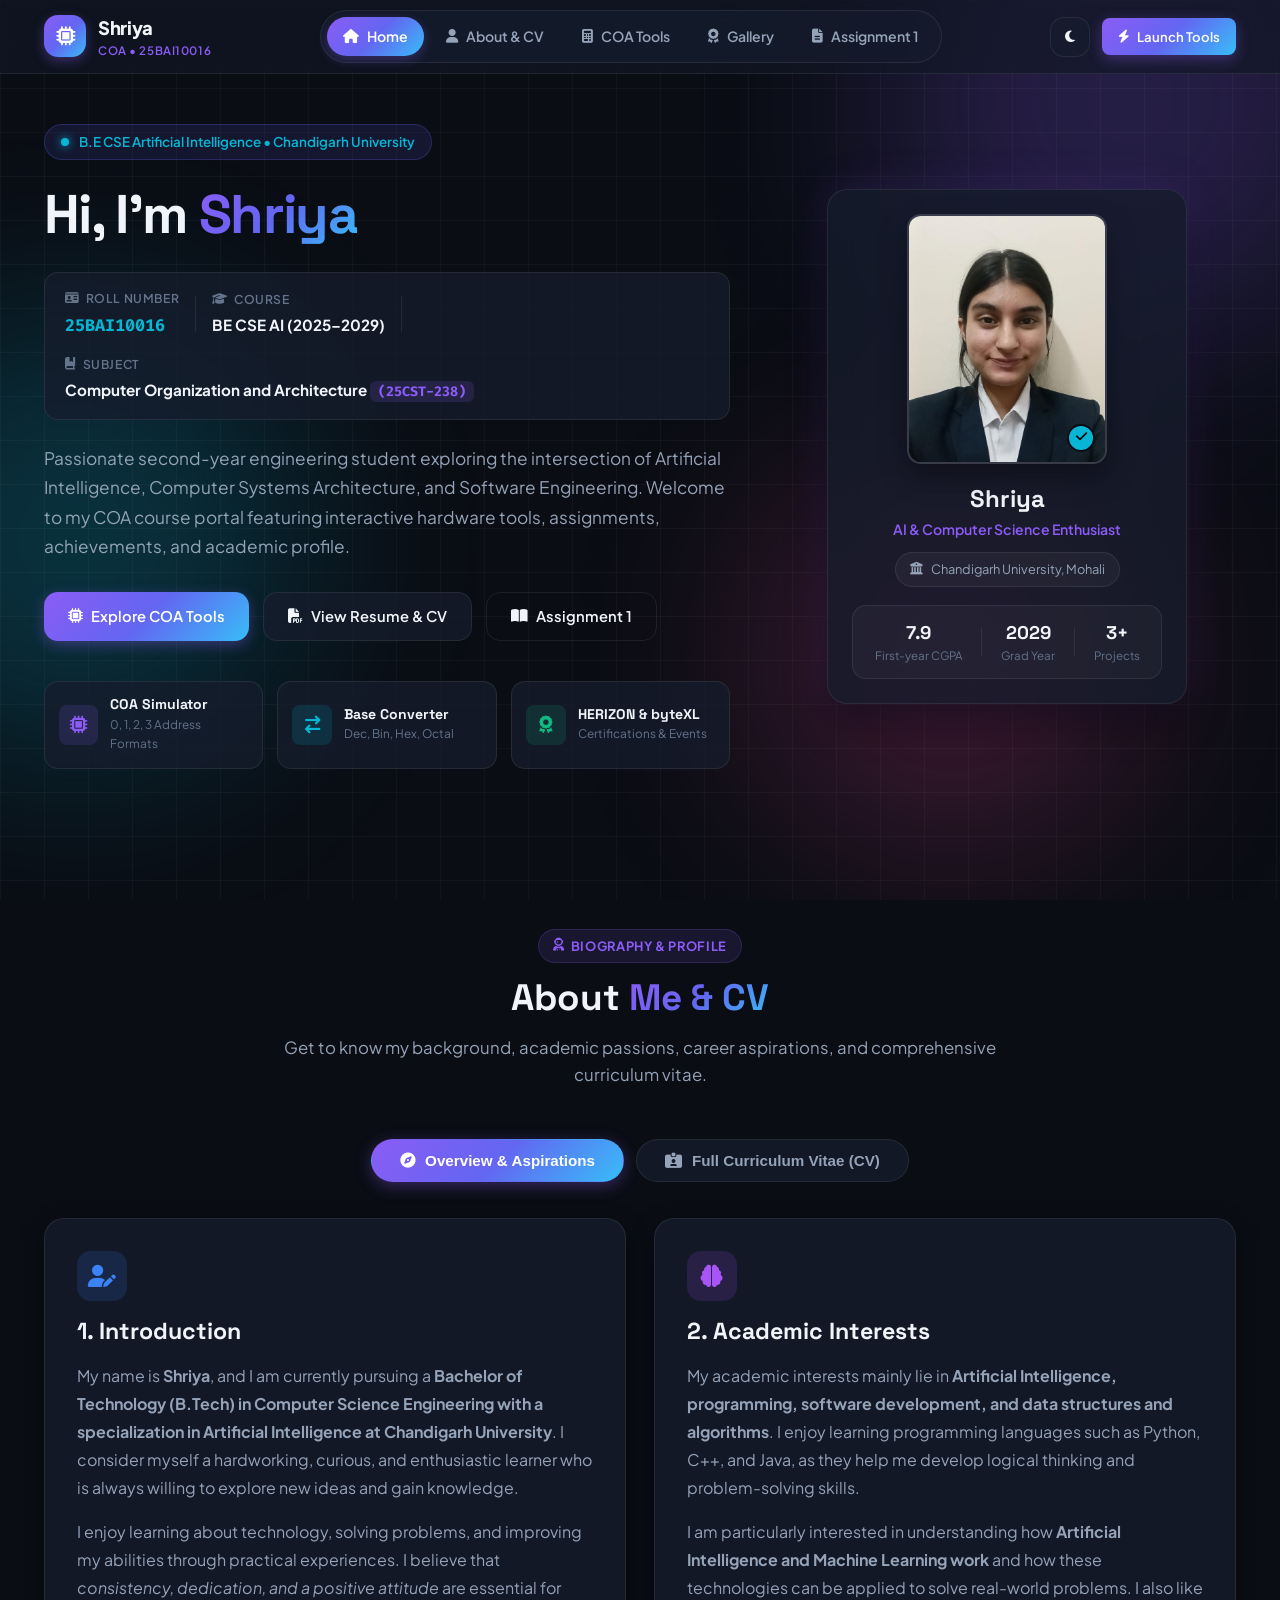
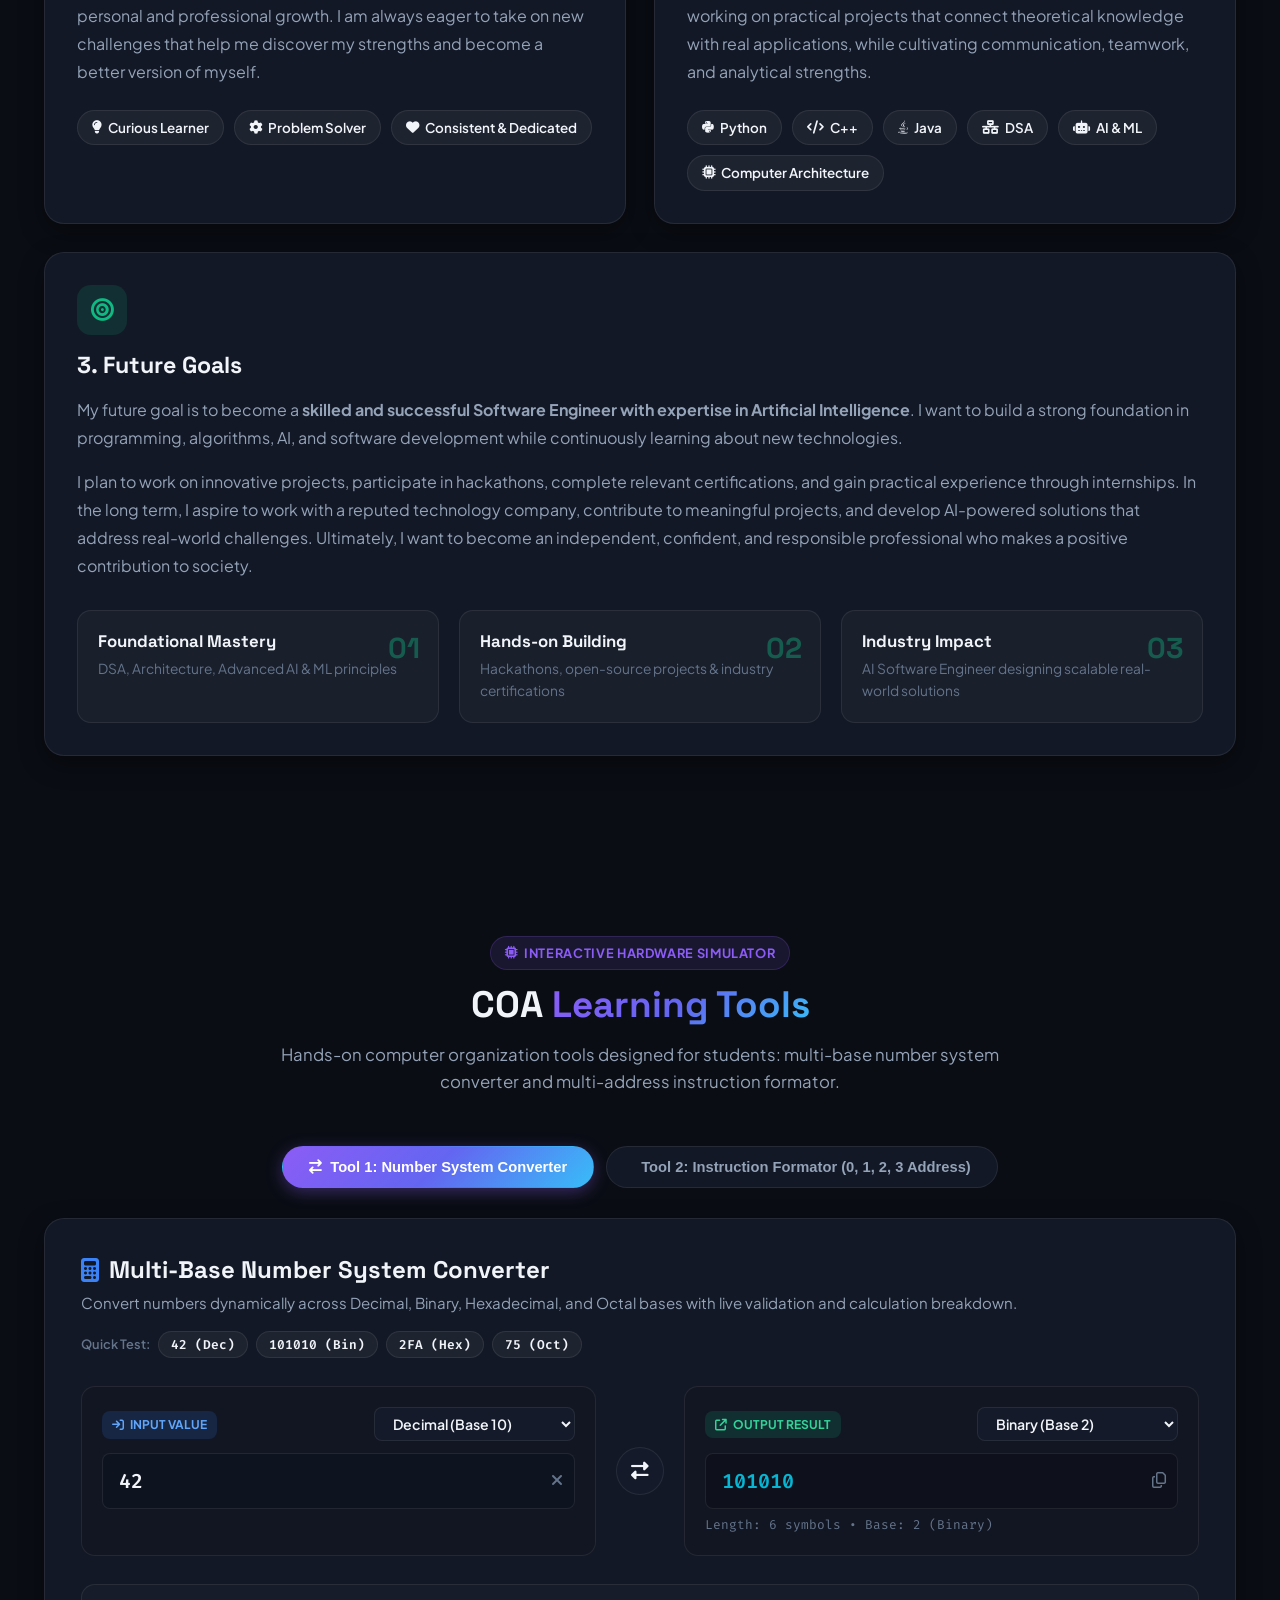
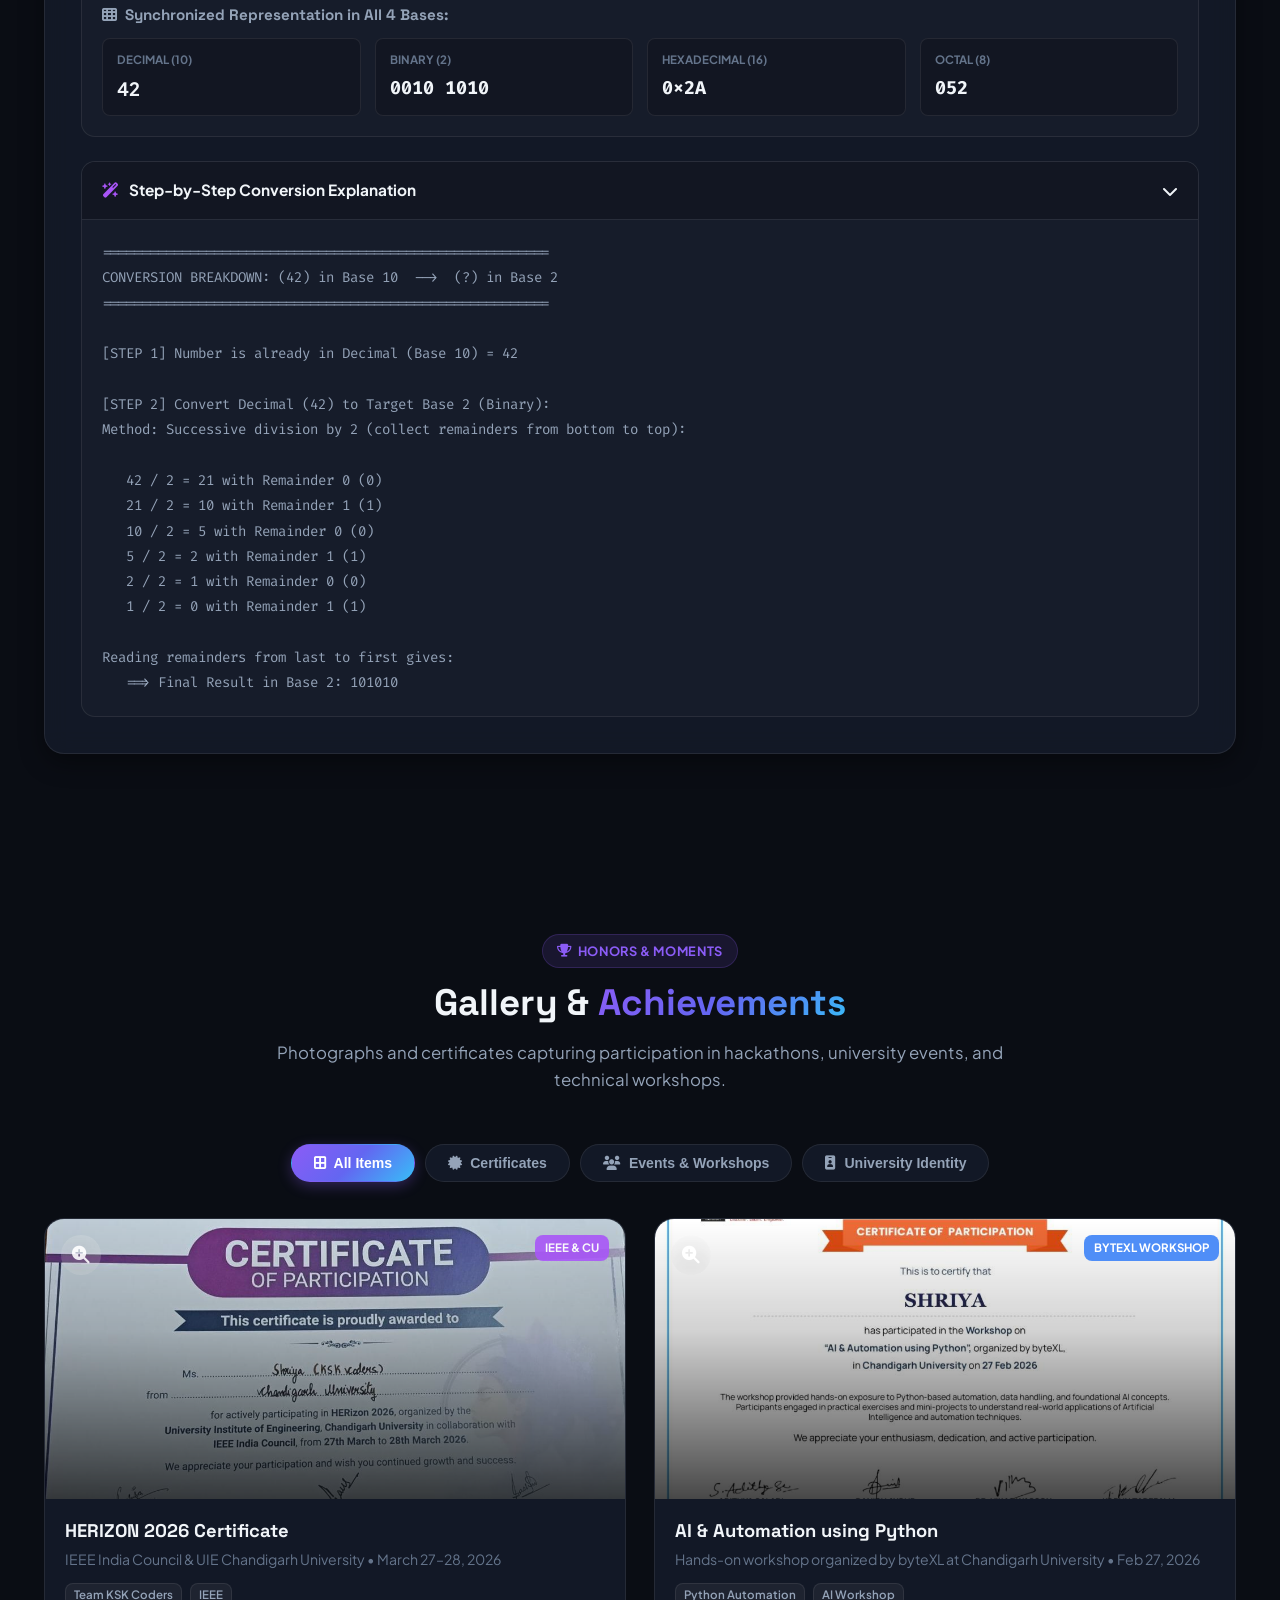
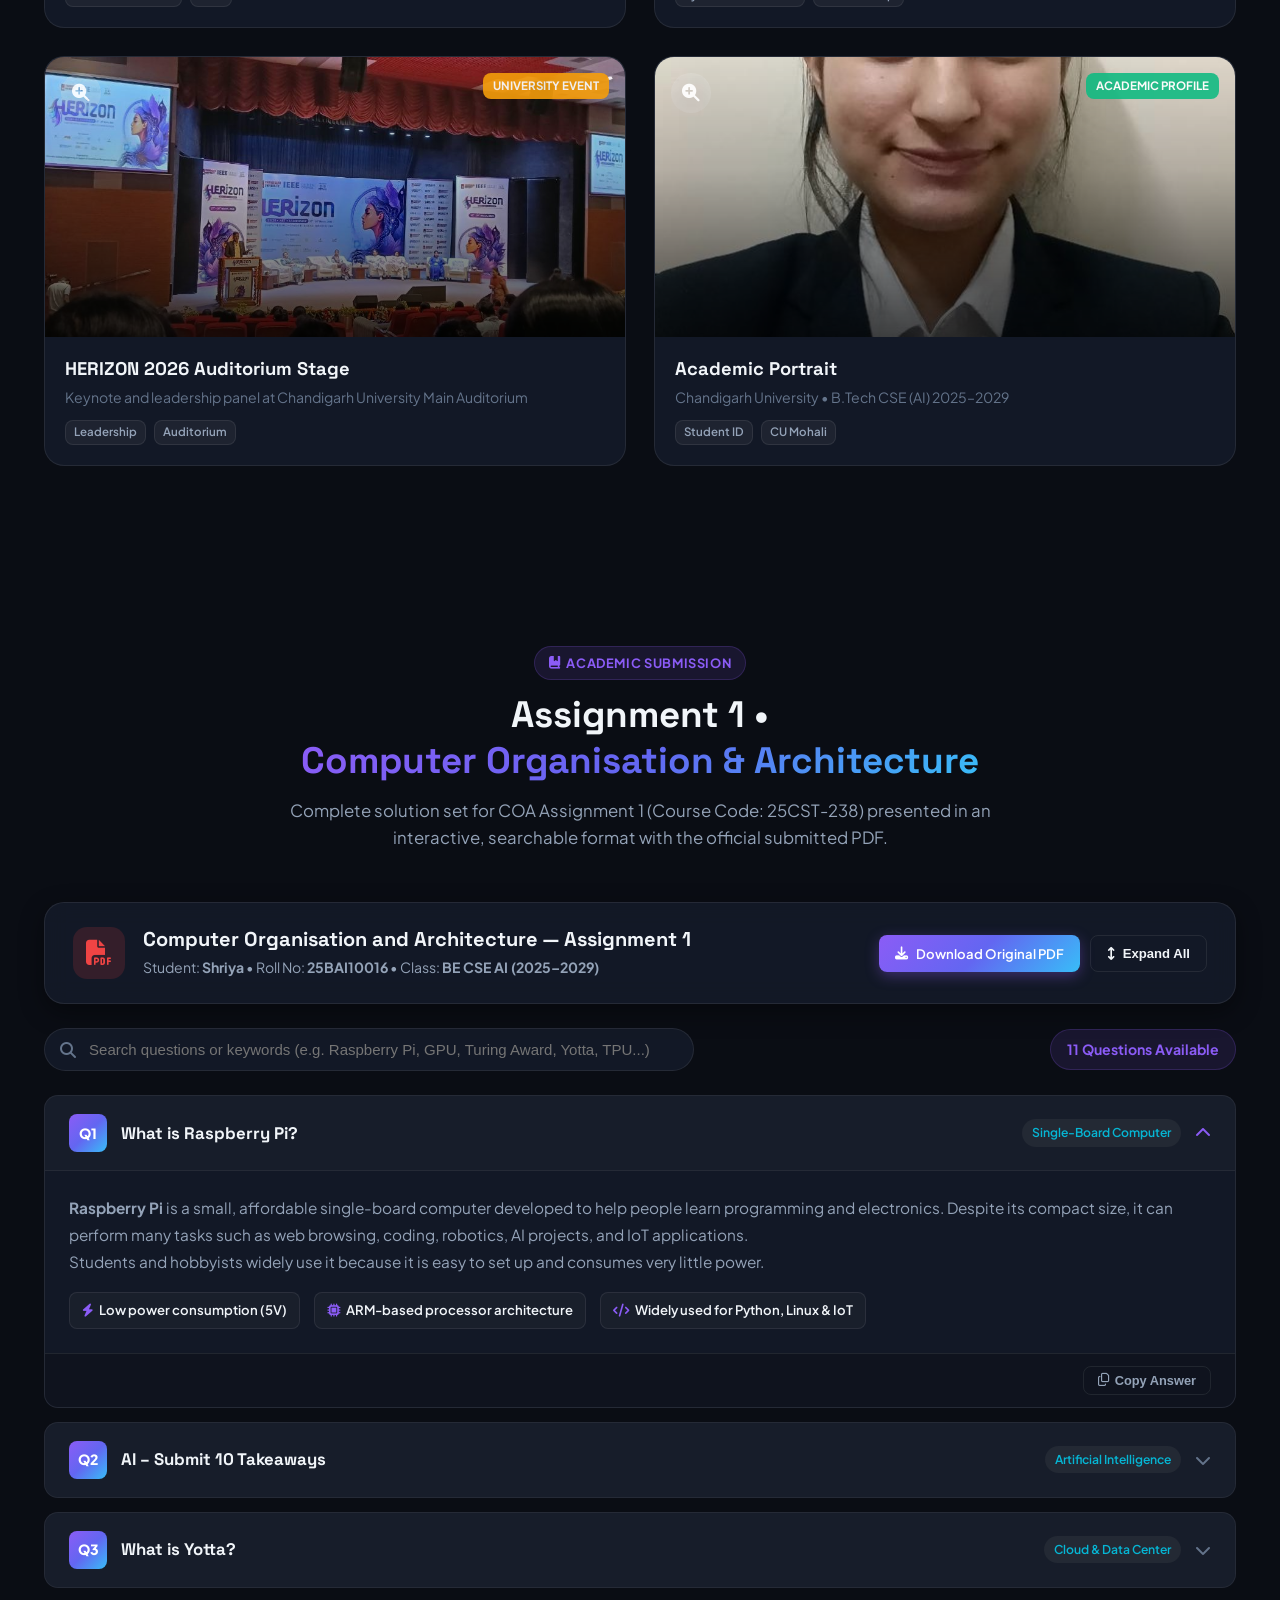
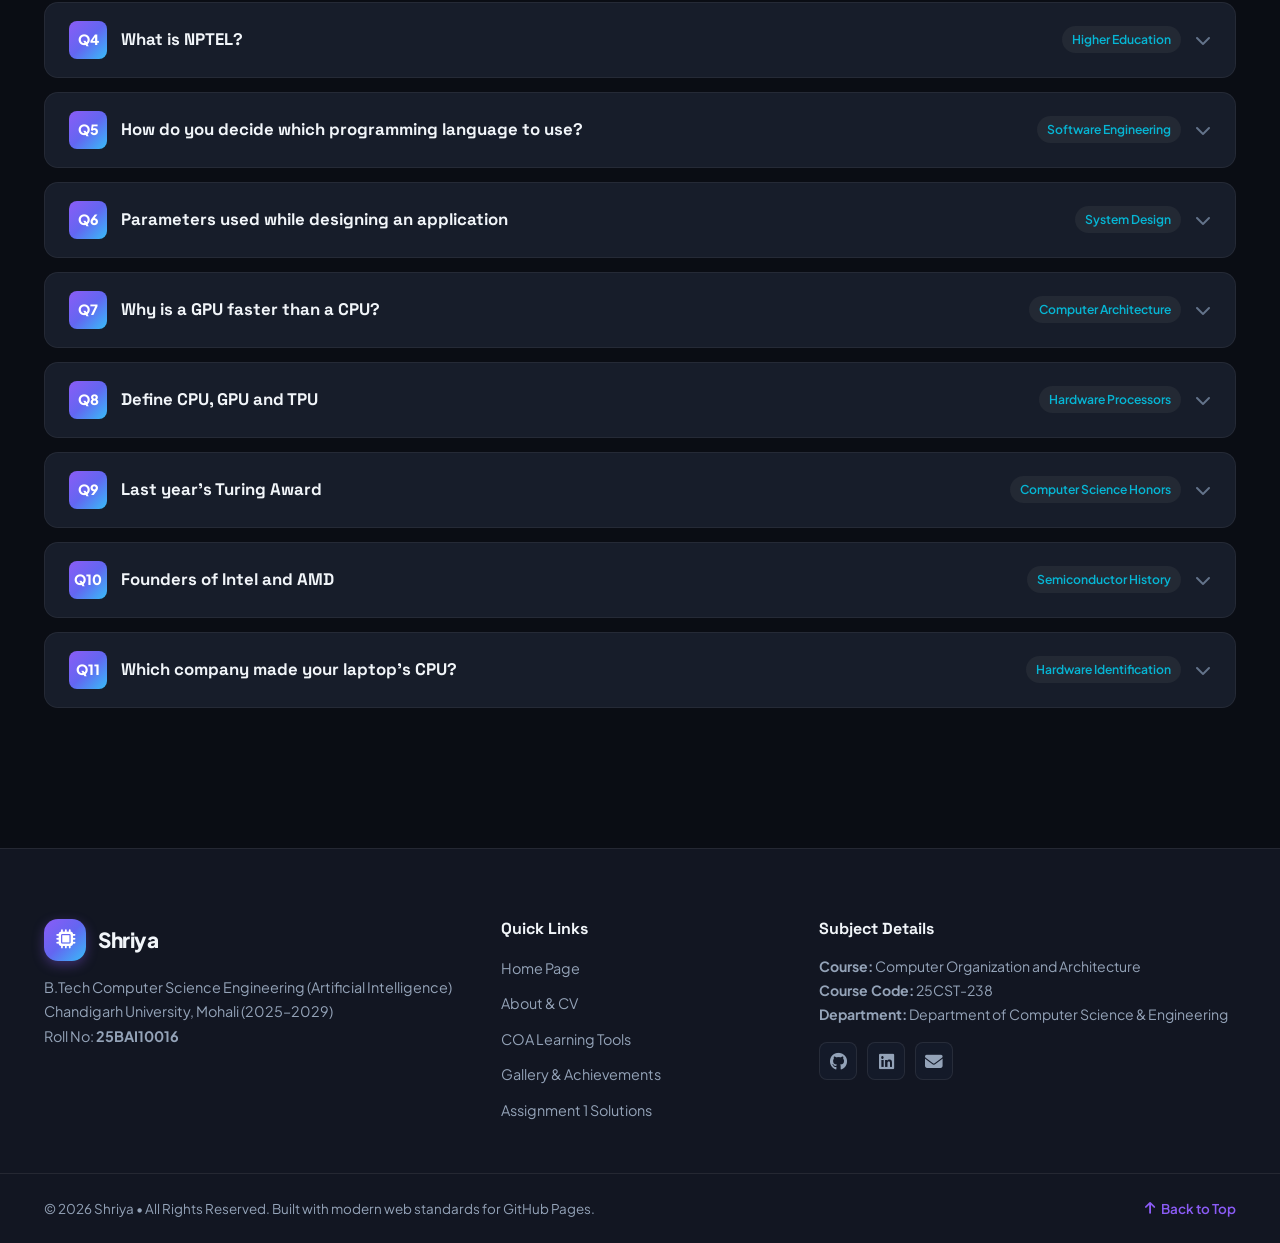
==== commit 0812a0a9: "Update academic information in index.html Updated academic details to reflect change from B.Tech to " ====
--- a/index.html
+++ b/index.html
@@ -4,7 +4,7 @@
   <meta charset="UTF-8">
   <meta name="viewport" content="width=device-width, initial-scale=1.0">
   <title>Shriya | Computer Organization & Architecture (25CST-238) Portfolio</title>
-  <meta name="description" content="Academic Portfolio & COA Learning Tools for Shriya (Roll No: 25BAI10016), B.Tech CSE (AI), Chandigarh University.">
+  <meta name="description" content="Academic Portfolio & COA Learning Tools for Shriya (Roll No: 25BAI10016), B.E CSE (AI), Chandigarh University.">
   
   <!-- Google Fonts -->
   <link rel="preconnect" href="https://fonts.googleapis.com">
@@ -74,7 +74,7 @@
         <div class="hero-content">
           <div class="hero-badge animate-fade-in">
             <span class="pulse-dot"></span>
-            <span>B.Tech CSE Artificial Intelligence • Chandigarh University</span>
+            <span>B.E CSE Artificial Intelligence • Chandigarh University</span>
           </div>
 
           <h1 class="hero-title animate-fade-in">
@@ -99,7 +99,7 @@
           </div>
 
           <p class="hero-bio">
-            Passionate first-year engineering student exploring the intersection of Artificial Intelligence, Computer Systems Architecture, and Software Engineering. Welcome to my COA course portal featuring interactive hardware tools, assignments, achievements, and academic profile.
+            Passionate second-year engineering student exploring the intersection of Artificial Intelligence, Computer Systems Architecture, and Software Engineering. Welcome to my COA course portal featuring interactive hardware tools, assignments, achievements, and academic profile.
           </p>
 
           <div class="hero-buttons">
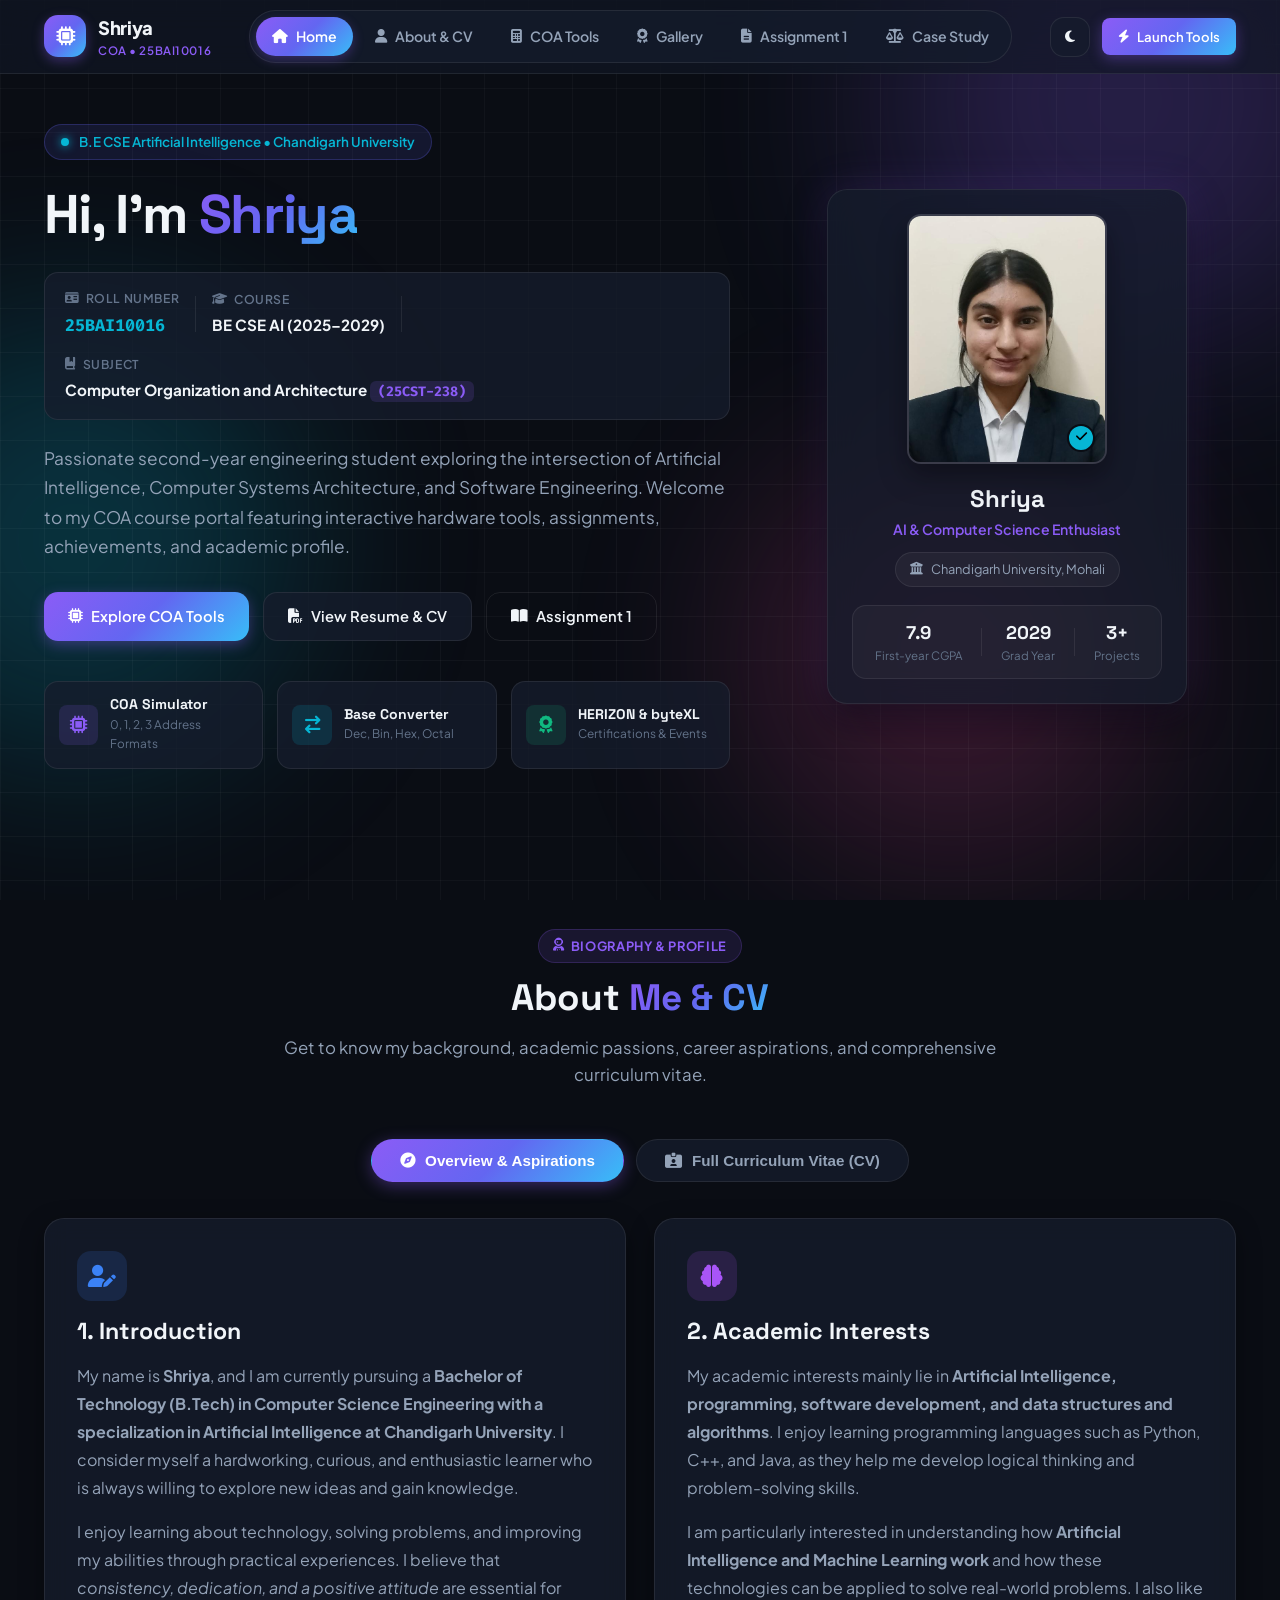
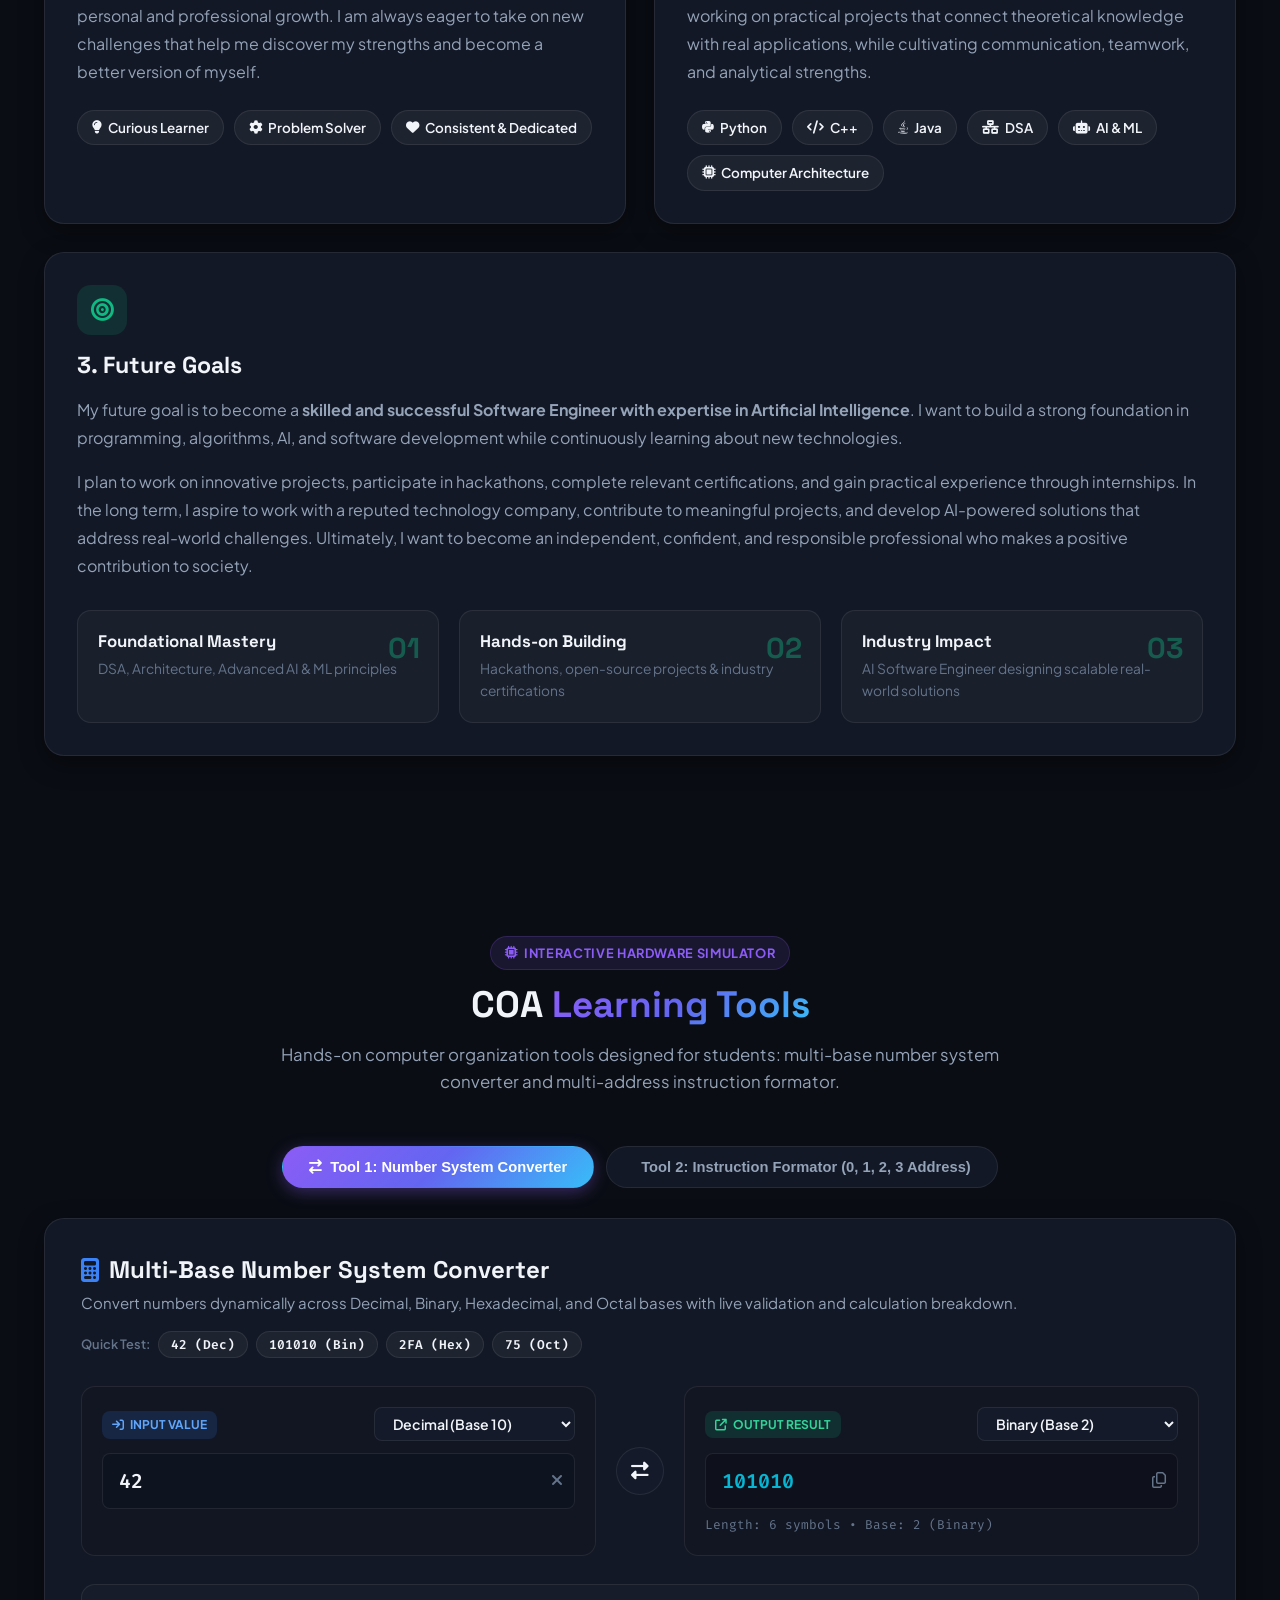
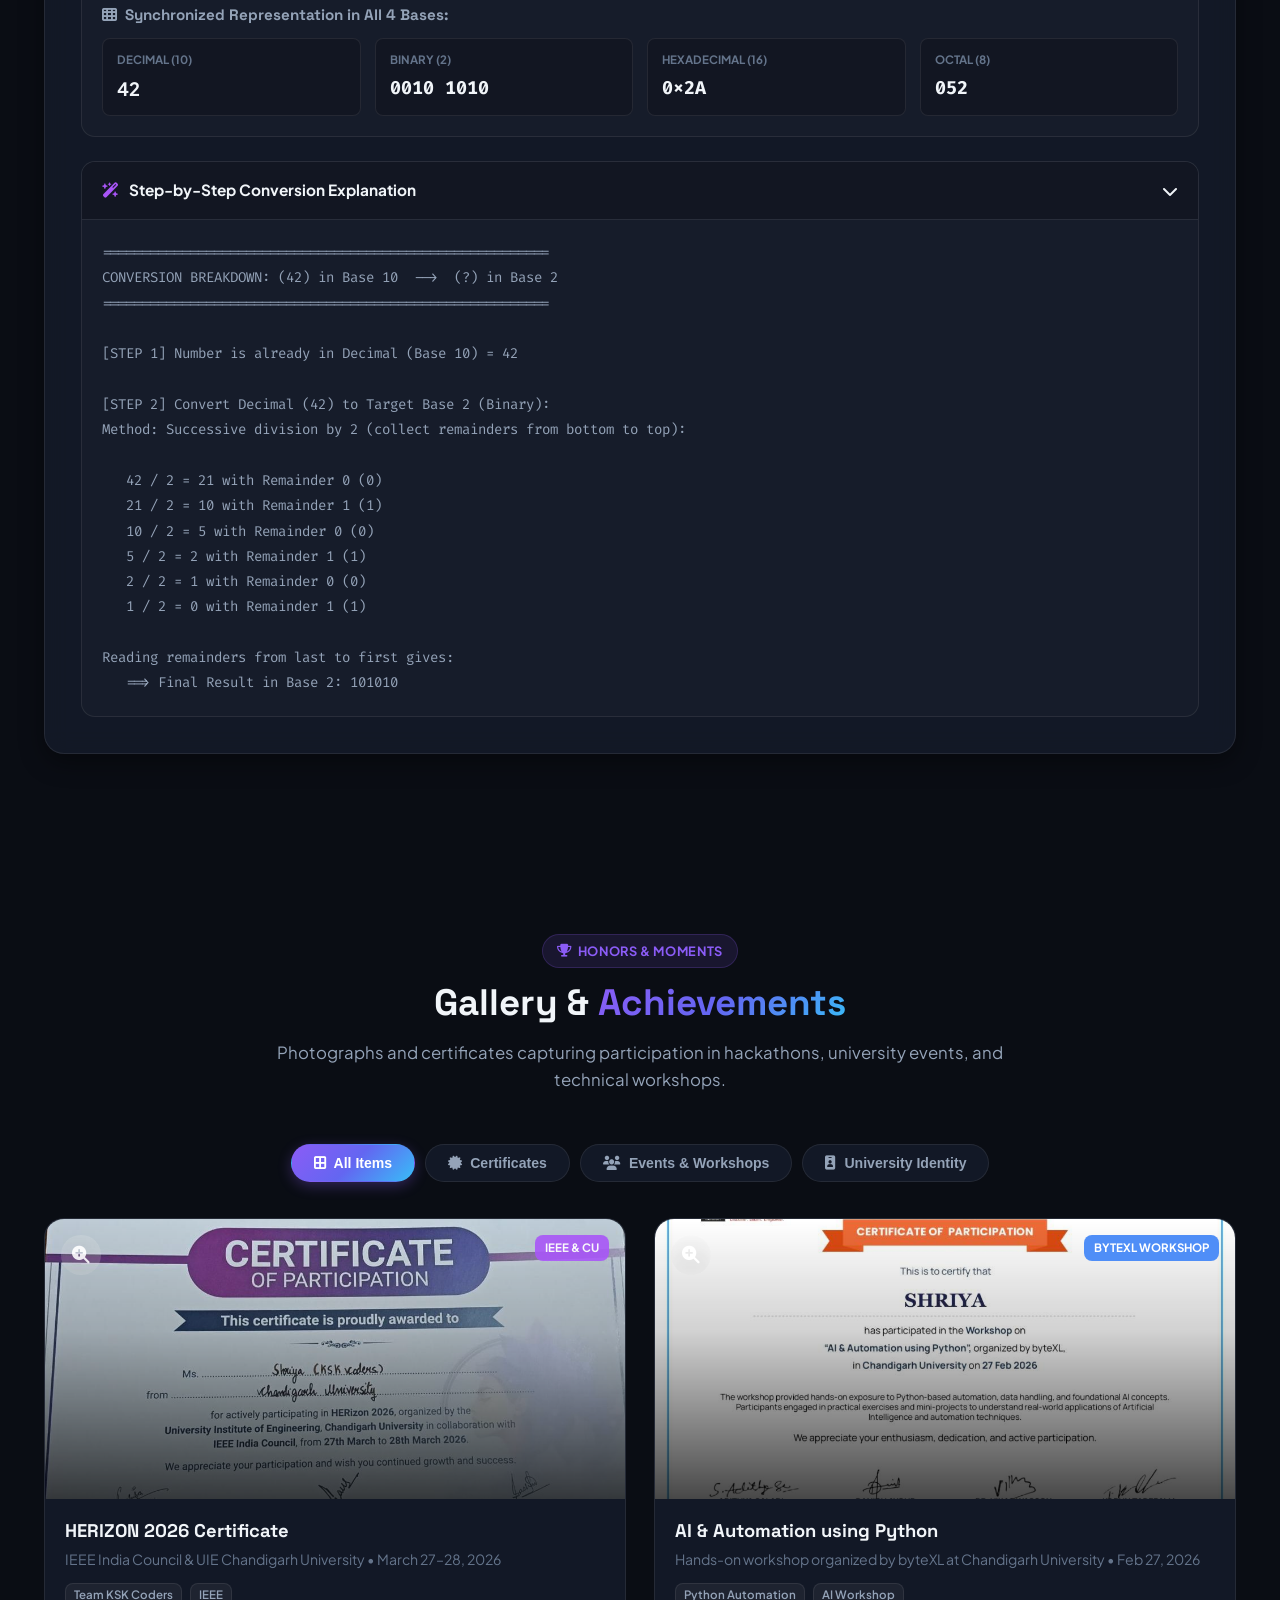
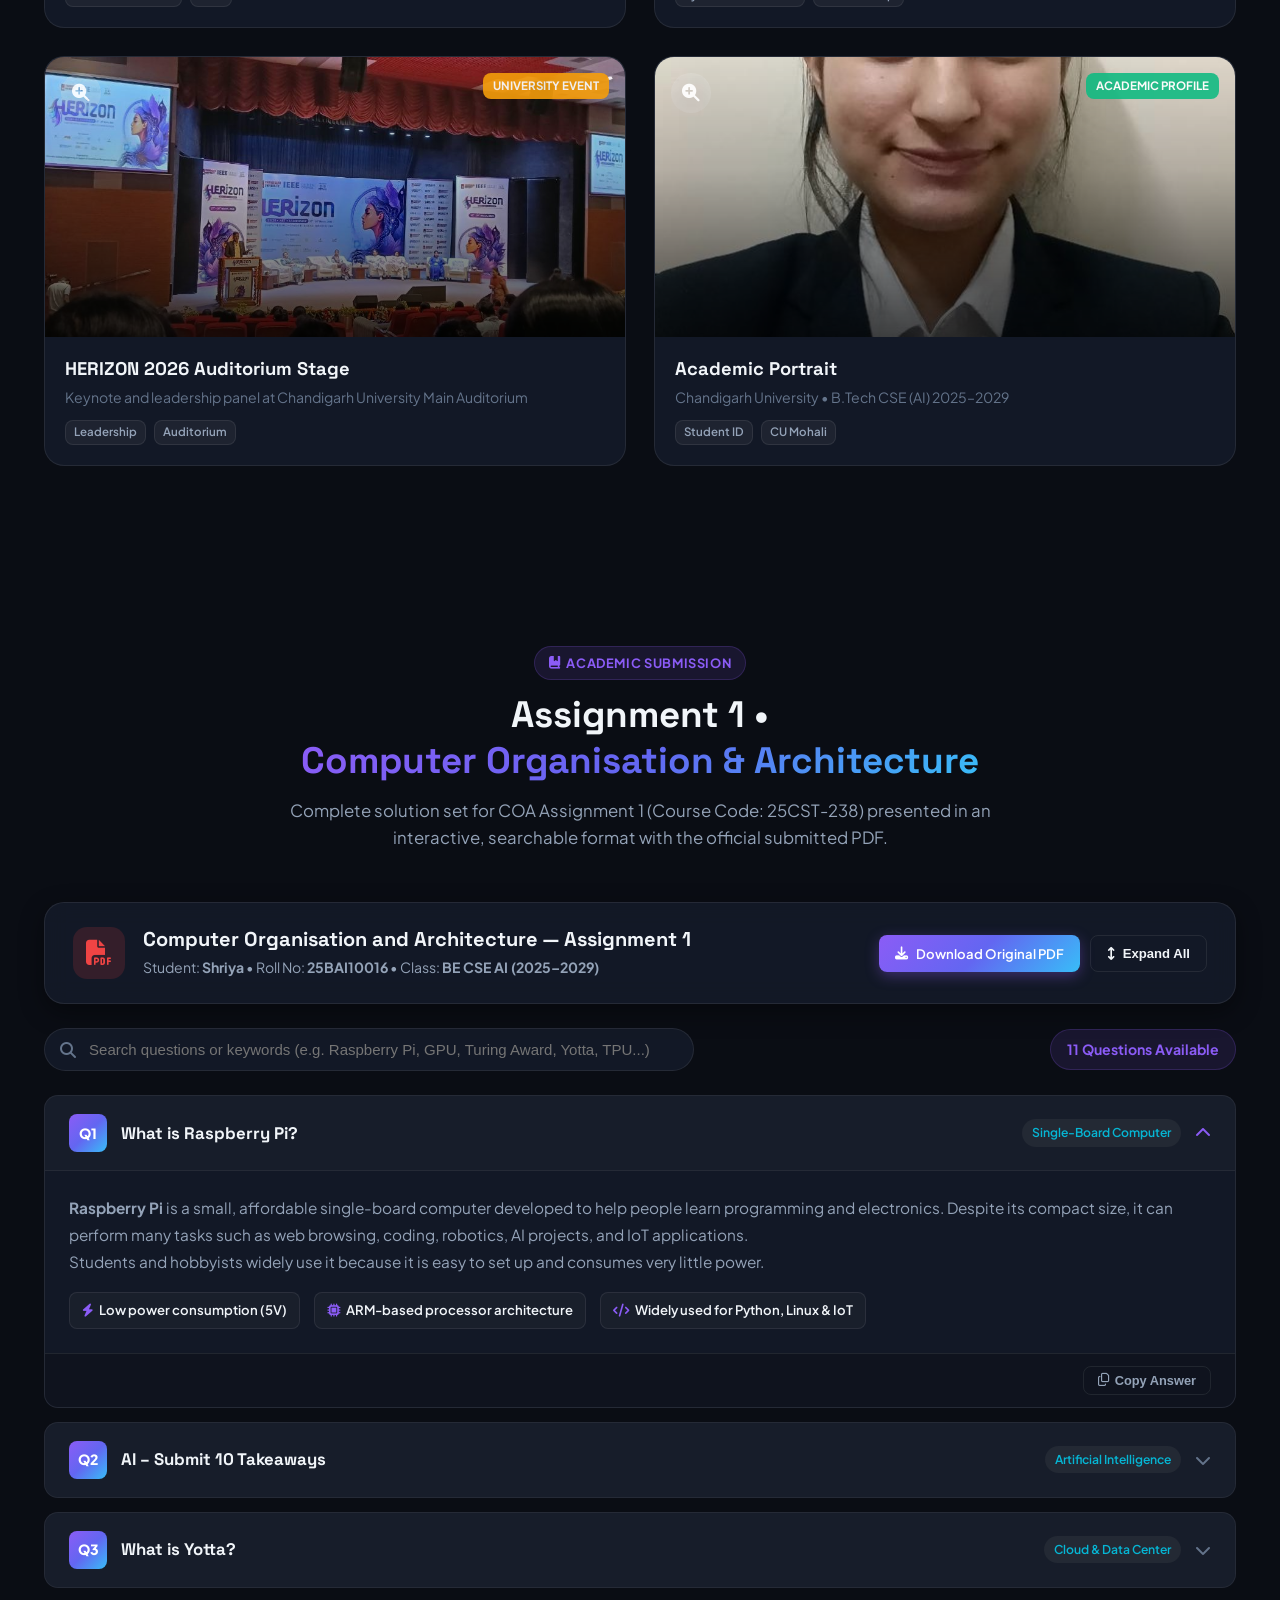
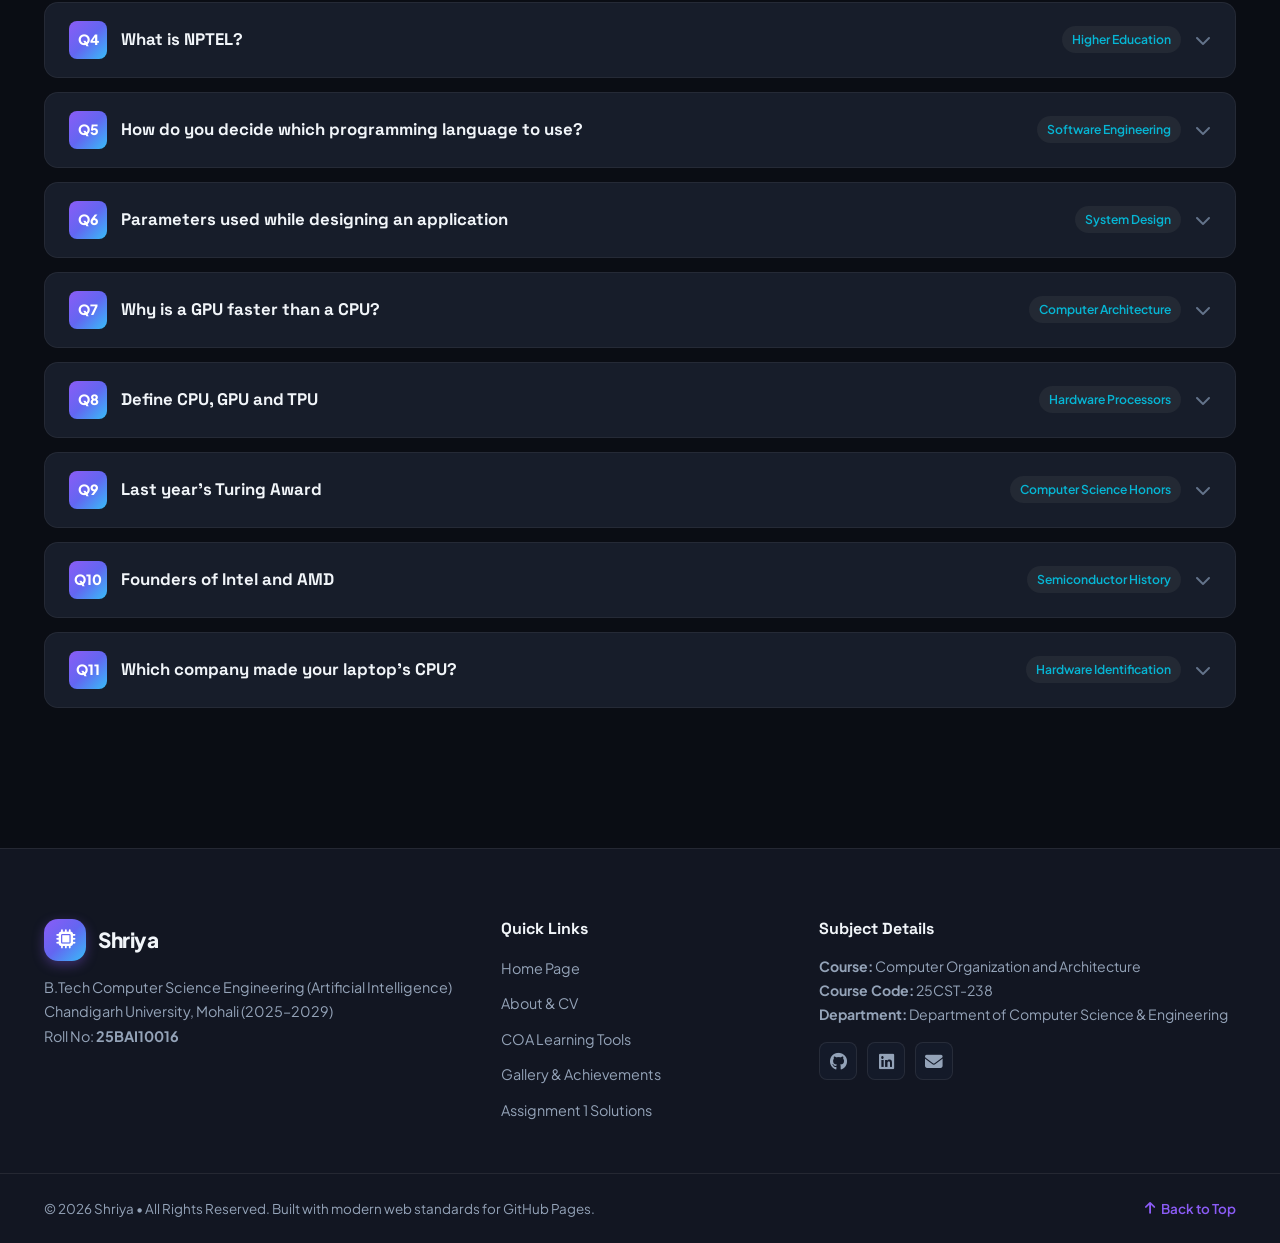
==== commit e7ae2dc6: "Update navigation links in index.html" ====
--- a/index.html
+++ b/index.html
@@ -43,7 +43,8 @@
         <a href="#about" class="nav-link"><i class="fa-solid fa-user"></i> About & CV</a>
         <a href="#coa-tools" class="nav-link"><i class="fa-solid fa-calculator"></i> COA Tools</a>
         <a href="#gallery" class="nav-link"><i class="fa-solid fa-award"></i> Gallery</a>
-        <a href="#assignment" class="nav-link"><i class="fa-solid fa-file-lines"></i> Assignment 1</a>
+        <a href="#assignment" class="nav-link"><i class="fa-solid fa-file-lines"></i> Assignment 1 </a>
+        <a href="case-study.html" class="nav-link"><i class="fa-solid fa-scale-balanced"></i> Case Study</a>
       </nav>
 
       <div class="nav-actions">
